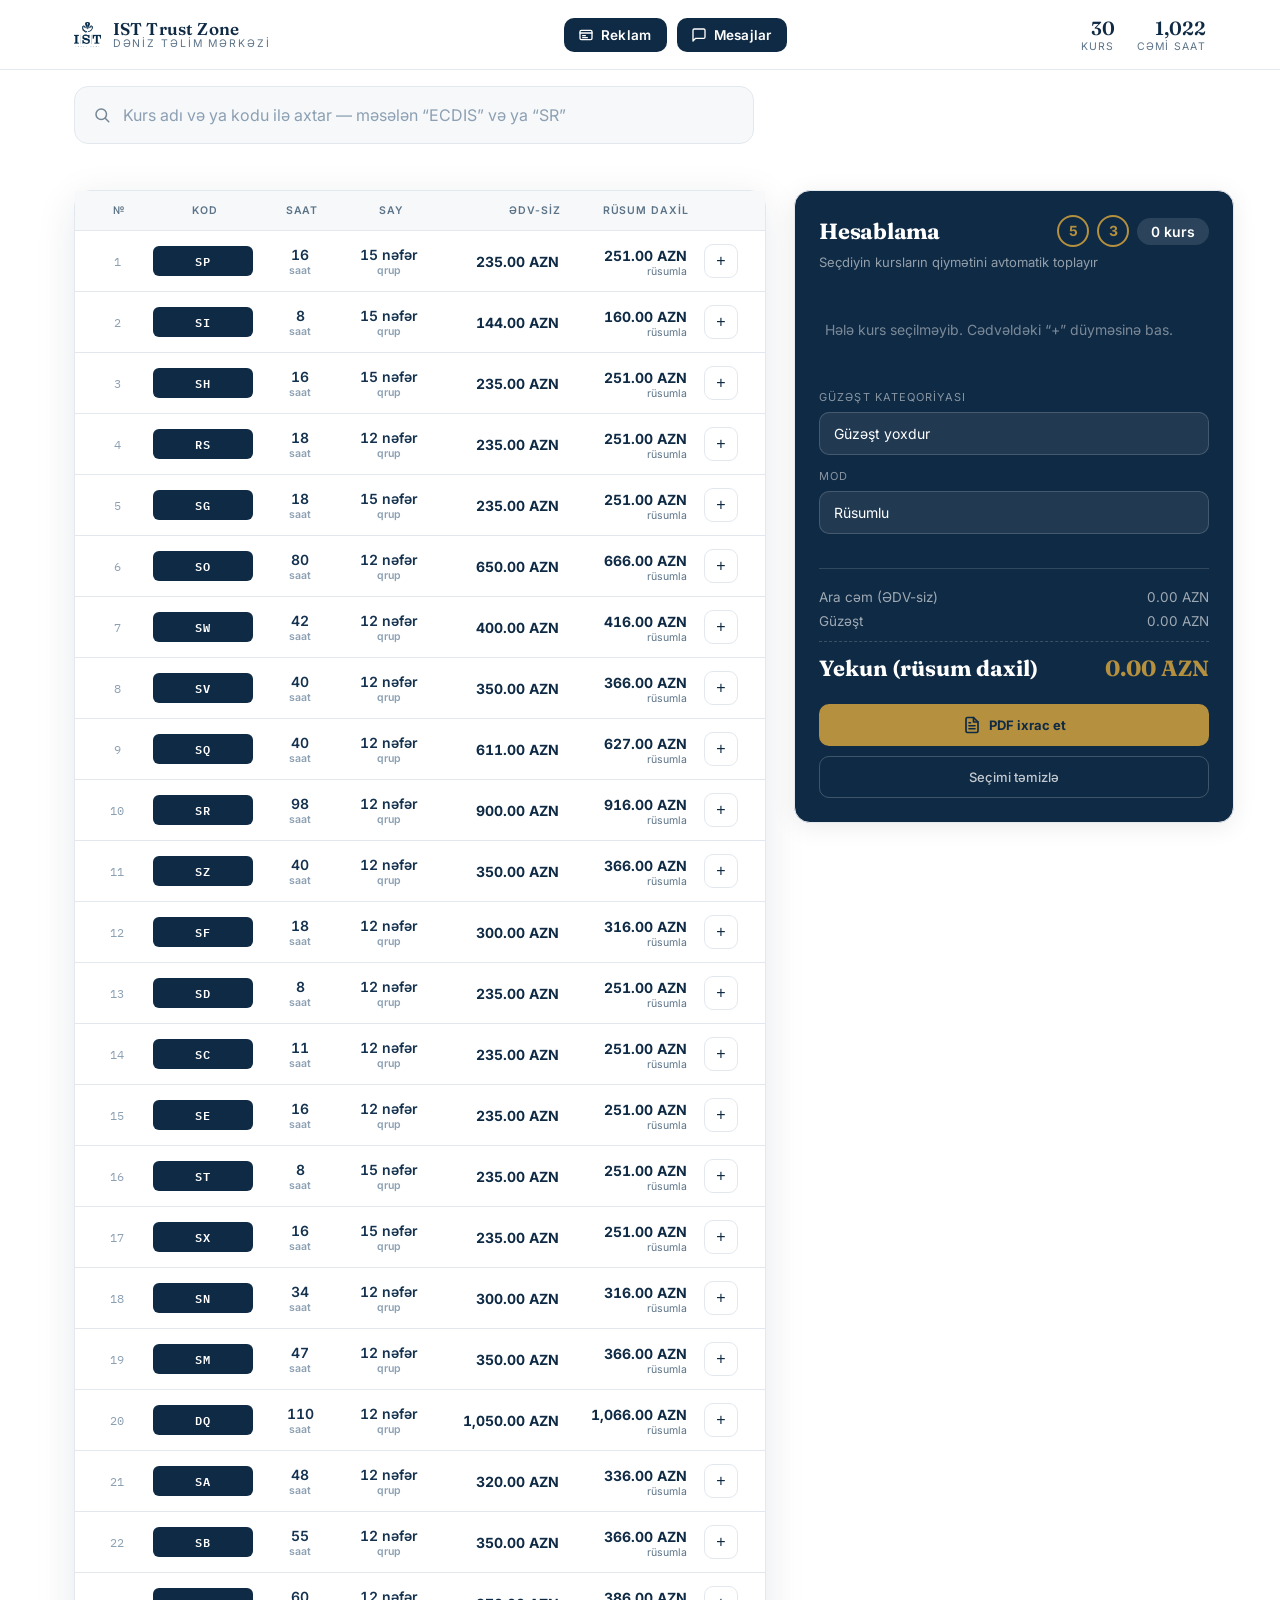
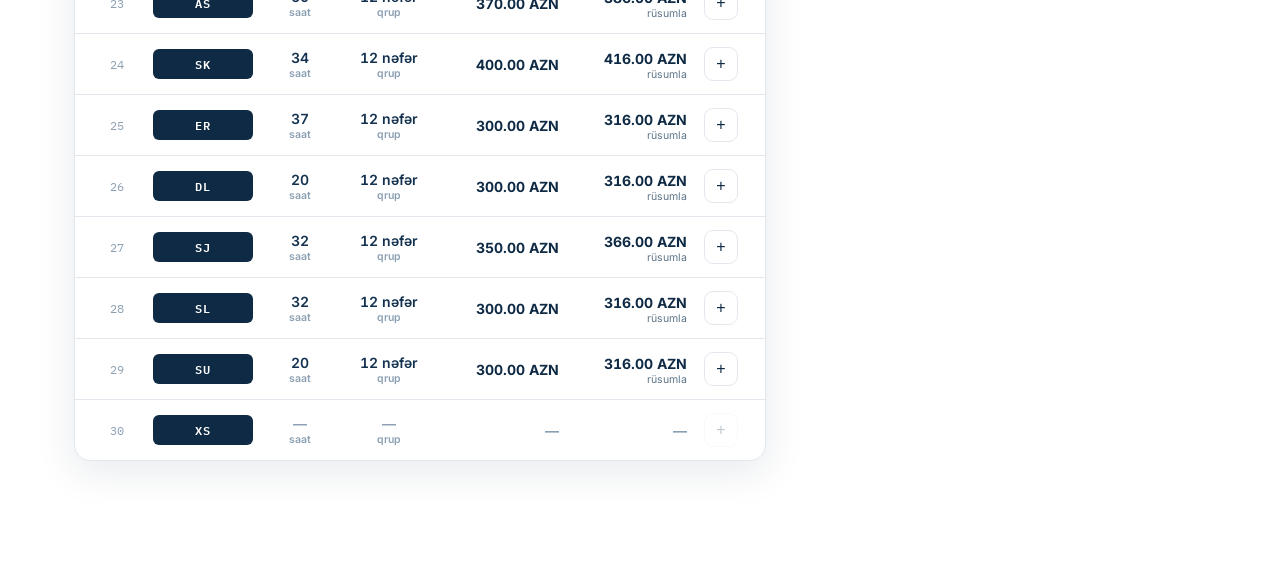
==== index.html @ 20173802 "PDF template: remove IST Trust Zone title text from header" ====
<!DOCTYPE html>
<html lang="az">
<head>
<meta charset="UTF-8">
<meta name="viewport" content="width=device-width, initial-scale=1.0">
<title>IST Trust Zone — Təlim Kursları</title>
<link rel="preconnect" href="https://fonts.googleapis.com">
<link rel="preconnect" href="https://fonts.gstatic.com" crossorigin>
<link href="https://fonts.googleapis.com/css2?family=Fraunces:opsz,wght@9..144,400;9..144,500;9..144,600;9..144,700&family=Inter:wght@400;500;600;700;800&family=IBM+Plex+Mono:wght@500;600&display=swap" rel="stylesheet">
<style>
  :root{
    --ink:#0F2A44;
    --ink-2:#14324F;
    --slate:#5C7387;
    --slate-light:#8CA0B3;
    --hairline:#E3E8EE;
    --paper:#FFFFFF;
    --fog:#F6F8FA;
    --gold:#B4903F;
    --gold-soft:#F3EAD4;
    --good:#2E7D5B;
    --radius:10px;
  }
  *{box-sizing:border-box;}
  html{scroll-behavior:smooth;}
  body{
    margin:0;
    background:var(--paper);
    color:var(--ink);
    font-family:'Inter',sans-serif;
    -webkit-font-smoothing:antialiased;
  }
  ::selection{background:var(--gold-soft);color:var(--ink);}

  a{color:inherit;}

  /* ---------- Focus visibility ---------- */
  button:focus-visible, input:focus-visible, [tabindex]:focus-visible{
    outline:2px solid var(--gold);
    outline-offset:2px;
  }

  /* ---------- Header ---------- */
  header.top{
    position:sticky; top:0; z-index:40;
    background:rgba(255,255,255,0.92);
    backdrop-filter:blur(10px);
    border-bottom:1px solid var(--hairline);
  }
  .top-inner{
    max-width:1180px; margin:0 auto;
    padding:16px 24px;
    display:flex; align-items:center; gap:16px;
  }
  .brand{ display:flex; align-items:center; gap:12px; }
  .brand img{ height:25px; width:auto; display:block; }
  .brand-text{ line-height:1.05; }
  .brand-text .name{ font-family:'Fraunces',serif; font-weight:600; font-size:17px; letter-spacing:.01em;}
  .brand-text .tag{ font-size:10.5px; letter-spacing:.18em; color:var(--slate); text-transform:uppercase; }
  .top-stats{ margin-left:auto; display:flex; gap:22px; }
  .top-stats div{ text-align:right; }
  .top-stats .n{ font-family:'Fraunces',serif; font-size:19px; font-weight:600; }
  .top-stats .l{ font-size:10.5px; color:var(--slate); text-transform:uppercase; letter-spacing:.12em; }

  @media (max-width:720px){ .top-stats{display:none;} }

  /* ---------- Ad nav buttons ---------- */
  .nav-btns{ margin-left:auto; display:flex; gap:10px; }
  .ad-nav-btn{
    display:flex; align-items:center; gap:7px;
    display:flex; align-items:center; gap:7px;
    background:var(--ink); color:#fff;
    border:none; border-radius:10px;
    padding:9px 16px 9px 14px;
    font-family:'Inter',sans-serif; font-size:13.5px; font-weight:600;
    cursor:pointer; transition:background .15s ease, transform .1s ease;
    letter-spacing:.01em;
  }
  .ad-nav-btn:hover{ background:var(--gold); }
  .ad-nav-btn:active{ transform:translateY(1px); }
  @media (max-width:720px){ .nav-btns{ margin-left:0; } .top-inner{ flex-wrap:wrap; } }

  /* ---------- Hero ---------- */
  .hero{
    max-width:1180px; margin:0 auto;
    padding:16px 24px 10px;
    position:relative; z-index:1;
  }
  /* ---------- Search ---------- */
  .search-wrap{
    display:flex; align-items:center; gap:12px;
    background:rgba(246,248,250,0.95);
    backdrop-filter:blur(6px);
    border:1px solid var(--hairline);
    border-radius:14px;
    padding:6px 8px 6px 18px;
    max-width:680px;
    transition:border-color .15s ease, box-shadow .15s ease;
  }
  .search-wrap:focus-within{
    border-color:var(--ink);
    box-shadow:0 0 0 4px rgba(15,42,68,0.06);
  }
  .search-wrap svg{ flex:none; opacity:.55; }
  .search-wrap input{
    flex:1; border:none; background:transparent; outline:none;
    font-family:'Inter',sans-serif; font-size:16px; color:var(--ink);
    padding:12px 0;
  }
  .search-wrap input::placeholder{ color:var(--slate-light); }
  .search-clear{
    border:none; background:var(--paper); color:var(--slate);
    width:30px;height:30px;border-radius:8px; cursor:pointer;
    display:none; align-items:center; justify-content:center;
    font-size:14px; flex:none; border:1px solid var(--hairline);
  }
  .search-clear.show{display:flex;}
  .search-meta{ margin-top:12px; font-size:12.5px; color:var(--slate); min-height:16px; }
  .search-meta b{ color:var(--ink); font-weight:600; }

  /* ---------- Layout: table + calculator ---------- */
  .workspace{
    max-width:1180px; margin:0 auto; padding:8px 24px 100px;
    position:relative; z-index:1;
    display:grid; grid-template-columns:1fr 440px; gap:28px;
    align-items:start;
  }
  @media (max-width:980px){
    .workspace{ grid-template-columns:1fr; }
  }

  /* ---------- Table ---------- */
  .panel, .calc{
    background:rgba(255,255,255,0.92);
    backdrop-filter:blur(8px);
    border-radius:var(--radius);
    box-shadow:0 10px 40px rgba(15,42,68,0.10);
  }
  .panel{
    border:1px solid var(--hairline); border-radius:16px;
    background:var(--paper);
  }
  .table-head{
    display:grid;
    grid-template-columns:52px 100px 74px 84px 118px 118px 48px;
    gap:10px; padding:13px 18px;
    background:var(--fog);
    border-bottom:1px solid var(--hairline);
    font-size:10.5px; text-transform:uppercase; letter-spacing:.09em;
    color:var(--slate); font-weight:600;
  }
  .table-head .num{ text-align:center; }
  .table-head .r{ text-align:right; }
  .table-head .c{ text-align:center; }

  .course-row{
    display:grid;
    grid-template-columns:52px 100px 74px 84px 118px 118px 48px;
    gap:10px; padding:13px 16px;
    border-bottom:1px solid var(--hairline);
    align-items:center;
    transition:background .12s ease;
  }
  .course-row:last-child{ border-bottom:none; }
  .course-row:hover{ background:#FBFCFD; }
  .course-row.added{ background:var(--gold-soft); }

  .cell-num{ font-family:'IBM Plex Mono',monospace; font-size:12px; color:var(--slate-light); text-align:center; }
  .code-chip{
    font-family:'IBM Plex Mono',monospace; font-size:12px; font-weight:600;
    background:var(--ink); color:#fff; border-radius:6px;
    padding:5px 10px; text-align:center; letter-spacing:.05em;
  }
  .name-az{ font-weight:600; font-size:14.5px; line-height:1.32; }
  .name-en{ font-size:12px; color:var(--slate); font-style:italic; margin-top:3px; line-height:1.3; }
  .cell-hours, .cell-count{ text-align:center; font-size:14px; font-variant-numeric:tabular-nums; color:var(--ink-2); font-weight:600; }
  .cell-hours .u, .cell-count .u{ font-size:10.5px; color:var(--slate-light); display:block; margin-top:1px;}
  .cell-price{ text-align:right; font-variant-numeric:tabular-nums; }
  .cell-price .main{ font-weight:700; font-size:14px; }
  .cell-price .sub{ font-size:10.5px; color:var(--slate); display:block; }
  .dash{ color:var(--slate-light); }

  .add-btn{
    width:34px; height:34px; border-radius:9px;
    border:1px solid var(--hairline); background:var(--paper);
    color:var(--ink); font-size:16px; line-height:1;
    cursor:pointer; display:flex; align-items:center; justify-content:center;
    transition:all .12s ease;
    justify-self:center;
  }
  .add-btn:hover{ border-color:var(--ink); }
  .add-btn.on{ background:var(--ink); color:#fff; border-color:var(--ink); }
  .add-btn.disabled{ opacity:.25; cursor:not-allowed; pointer-events:none;}

  .empty-state{
    padding:60px 24px; text-align:center; color:var(--slate);
  }
  .empty-state .glyph{ font-family:'Fraunces',serif; font-size:40px; color:var(--hairline); margin-bottom:10px;}
  .empty-state b{ color:var(--ink); }

  /* ---------- Desktop: meta-row hidden (data in grid cols) ---------- */
  .course-row > .meta-row{
    display:none;
  }

  /* ---------- Desktop: name hidden, code clickable ---------- */
  .course-row > .name-block{
    display:none;
  }
  .table-head .th-name{
    display:none;
  }
  .course-row .code-chip{
    cursor:pointer;
    transition:background .15s ease;
  }
  .course-row .code-chip:hover{
    background:var(--gold);
  }

  @media (max-width:820px){
    .table-head{ display:none; }
    .course-row{
      grid-template-columns:1fr auto;
      grid-template-areas:
        "code add"
        "name name"
        "meta meta";
      row-gap:8px;
    }
    .cell-num{ display:none; }
    .code-chip{ grid-area:code; width:fit-content; padding:4px 10px; }
    .add-btn{ grid-area:add; }
    .name-block{ grid-area:name; display:block; }
    .course-row > .meta-row{
      grid-area:meta; display:flex; justify-content:space-between; align-items:flex-end;
      border-top:1px dashed var(--hairline); padding-top:8px;
    }
    .meta-left{ display:flex; gap:16px; }
    .cell-hours,.cell-count{ text-align:left; }
    .cell-price{ text-align:right; }
    .hours-grid, .count-grid, .price-grid-base, .price-grid-fee{ display:none; }
  }

  /* ---------- Calculator ---------- */
  .calc{
    position:sticky; top:88px;
    border:1px solid var(--hairline); border-radius:16px;
    background:var(--ink); color:#fff;
    padding:24px;
    max-height:calc(100vh - 108px);
    display:flex; flex-direction:column;
    box-shadow:0 4px 24px rgba(0,0,0,0.08);
  }
  .calc-head{ display:flex; align-items:center; justify-content:space-between; margin-bottom:6px;}
  .calc-title{ font-family:'Fraunces',serif; font-size:22px; font-weight:700; letter-spacing:-0.01em; }
  .calc-select5{ width:32px; height:32px; border-radius:50%; border:2px solid var(--gold); background:transparent; color:var(--gold); font-family:'Inter',sans-serif; font-size:14px; font-weight:700; cursor:pointer; transition:all .12s ease; display:flex; align-items:center; justify-content:center; line-height:1; padding:0; }
  .calc-select5:hover{ background:var(--gold); color:var(--ink); }
  .calc-badge{
    background:rgba(255,255,255,0.12); border-radius:20px; padding:5px 14px;
    font-size:14px; font-weight:600; font-variant-numeric:tabular-nums;
  }
  .calc-sub{ font-size:13px; color:rgba(255,255,255,0.55); margin-bottom:18px; line-height:1.4; }

  .calc-items{
    flex:1; overflow-y:auto; margin:0 -8px; padding:0 8px;
    max-height:300px;
  }
  .calc-items::-webkit-scrollbar{ width:6px; }
  .calc-items::-webkit-scrollbar-thumb{ background:rgba(255,255,255,0.18); border-radius:3px; }

  .calc-empty{
    padding:30px 6px; color:rgba(255,255,255,0.45); font-size:14px; line-height:1.6;
  }

  .calc-item{
    display:flex; align-items:flex-start; justify-content:space-between;
    gap:12px; padding:14px 0; border-bottom:1px solid rgba(255,255,255,0.09);
  }
  .calc-item:last-child{ border-bottom:none; }
  .calc-item-name{ font-size:14px; font-weight:600; line-height:1.35; }
  .calc-item-code{ font-family:'IBM Plex Mono',monospace; font-size:11px; color:rgba(255,255,255,0.5); margin-top:3px;}
  .calc-item-right{ text-align:right; flex:none; min-width:140px; }
  .calc-item-price{ font-size:14px; font-variant-numeric:tabular-nums; font-weight:600; }
  .calc-item-remove{
    border:none; background:none; color:rgba(255,255,255,0.4); cursor:pointer;
    font-size:11.5px; margin-top:5px; text-decoration:underline; padding:0;
  }
  .calc-item-remove:hover{ color:#fff; }

  .calc-discount{ margin:18px 0 10px; }
  .calc-discount label{ font-size:11px; text-transform:uppercase; letter-spacing:.1em; color:rgba(255,255,255,0.5); display:block; margin-bottom:8px; }
  select#discountSelect, select#feeMode{
    width:100%; padding:12px 14px; border-radius:10px;
    background:rgba(255,255,255,0.08); border:1px solid rgba(255,255,255,0.16);
    color:#fff; font-family:'Inter',sans-serif; font-size:14px;
    appearance:none; cursor:pointer;
  }
  select#discountSelect option, select#feeMode option{ color:#000; }
  .calc-custom-discount{
    display:flex; align-items:center; gap:8px; margin-top:8px;
  }
  .calc-custom-discount input{
    flex:1; padding:10px 12px; border-radius:9px;
    background:rgba(255,255,255,0.08); border:1px solid rgba(255,255,255,0.16);
    color:#fff; font-family:'Inter',sans-serif; font-size:14px; font-weight:600;
    outline:none;
  }
  .calc-custom-discount input:focus{
    border-color:var(--gold);
  }
  .calc-custom-discount input::placeholder{
    color:rgba(255,255,255,0.35); font-weight:400; font-size:12px;
  }
  .calc-custom-percent{
    color:rgba(255,255,255,0.6); font-size:16px; font-weight:600;
  }
  .discount-note{ font-size:12px; color:rgba(255,255,255,0.45); margin-top:8px; line-height:1.5; }

  .calc-totals{ border-top:1px solid rgba(255,255,255,0.14); margin-top:16px; padding-top:16px; }
  .calc-line{ display:flex; justify-content:space-between; font-size:13.5px; color:rgba(255,255,255,0.6); padding:4px 0; }
  .calc-line.total{
    color:#fff; font-size:22px; font-family:'Fraunces',serif; font-weight:700;
    padding-top:12px; margin-top:8px; border-top:1px dashed rgba(255,255,255,0.18);
  }
  .calc-line.total span:last-child{ font-variant-numeric:tabular-nums; color:var(--gold); }

  .calc-actions{ display:flex; flex-direction:column; gap:10px; margin-top:18px; }
  .calc-clear{
    width:100%; padding:12px; border-radius:10px;
    background:transparent; border:1px solid rgba(255,255,255,0.2); color:rgba(255,255,255,0.75);
    font-family:'Inter',sans-serif; font-size:13px; font-weight:500; cursor:pointer;
    transition:all .12s ease;
  }
  .calc-clear:hover{ border-color:#fff; color:#fff; }
  .calc-pdf{
    width:100%; padding:12px; border-radius:10px;
    background:var(--gold); border:none; color:var(--ink);
    font-family:'Inter',sans-serif; font-size:13px; font-weight:700; cursor:pointer;
    transition:all .12s ease; display:flex; align-items:center; justify-content:center; gap:8px;
  }
  .calc-pdf:hover{ background:var(--gold-soft); }
  .calc-pdf:disabled{ opacity:0.4; cursor:not-allowed; }




  /* ---------- Course name popup ---------- */
  .course-name-popup{
    display:none;
    position:fixed;
    z-index:9999;
    top:50%;
    left:50%;
    transform:translate(-50%,-50%);
    max-width:520px;
    width:calc(100vw - 48px);
    background:var(--ink);
    color:#fff;
    padding:24px 28px;
    border-radius:16px;
    font-size:15px;
    line-height:1.55;
    box-shadow:0 20px 60px rgba(0,0,0,0.35);
    word-break:break-word;
  }
  .course-name-popup .popup-en{
    margin-top:8px;
    opacity:0.75;
    font-size:13px;
    font-style:italic;
  }

  .course-name-popup.show{
    display:block;
  }
  .popup-backdrop{
    display:none;
    position:fixed;
    z-index:9998;
    inset:0;
    background:rgba(0,0,0,0.35);
    backdrop-filter:blur(4px);
  }
  .popup-backdrop.show{
    display:block;
  }

  /* =====================================================================
     REKLAM / KURS ELANI — tam ayrı interfeys
     ===================================================================== */
  .ad-overlay{
    display:none;
    position:fixed; inset:0; z-index:500;
    background:var(--fog);
    overflow-y:auto;
    overflow-x:hidden;
  }
  .ad-overlay.show{ display:block; }

  .ad-topbar{
    position:sticky; top:0; z-index:10;
    background:rgba(255,255,255,0.95); backdrop-filter:blur(10px);
    border-bottom:1px solid var(--hairline);
    padding:14px 24px;
    display:flex; align-items:center; gap:14px;
  }
  .messages-topbar .ad-back,
  .ad-back{
    display:flex; align-items:center; gap:8px;
    border:1px solid var(--hairline); background:var(--paper);
    color:var(--ink); border-radius:10px; padding:9px 14px;
    font-family:'Inter',sans-serif; font-size:13.5px; font-weight:600;
    cursor:pointer; transition:all .12s ease;
  }
  .ad-back:hover{ border-color:var(--ink); }
  .ad-topbar .ad-back{
    display:flex; align-items:center; gap:8px;
    border:1px solid var(--hairline); background:var(--paper);
    color:var(--ink); border-radius:10px; padding:9px 14px;
    font-family:'Inter',sans-serif; font-size:13.5px; font-weight:600;
    cursor:pointer; transition:all .12s ease;
  }
  .ad-topbar .ad-back:hover{ border-color:var(--ink); }
  .ad-topbar .ad-title{
    font-family:'Fraunces',serif; font-weight:600; font-size:19px; letter-spacing:-0.01em;
  }
  .ad-topbar .ad-title em{ font-style:italic; color:var(--gold); font-weight:500; }
  .ad-topbar .ad-sub{ font-size:11.5px; color:var(--slate); margin-left:auto; text-align:right; display:none; }
  @media (min-width:860px){ .ad-topbar .ad-sub{ display:block; } }

  .ad-body{
    max-width:1320px; margin:0 auto;
    padding:32px 24px 100px;
    display:grid; grid-template-columns:420px 1fr; gap:28px;
    align-items:start;
    width:100%;
  }
  .ad-body > *{ min-width:0; }
  @media (max-width:1080px){
    .ad-body{ grid-template-columns:1fr; }
  }
  @media (max-width:640px){
    .ad-body{ padding:18px 14px 80px; gap:20px; }
  }

  /* ---- Left: builder panel ---- */
  .ad-panel{
    border:1px solid var(--hairline); border-radius:16px;
    background:var(--paper); padding:22px;
    min-width:0;
  }
  @media (max-width:640px){
    .ad-panel{ padding:16px; }
  }
  .ad-panel h2{
    font-family:'Fraunces',serif; font-size:18px; font-weight:600;
    margin:0 0 4px; letter-spacing:-0.01em;
  }
  .ad-panel .ad-panel-sub{ font-size:12.5px; color:var(--slate); margin:0 0 18px; line-height:1.5; }

  .ad-search-wrap{
    position:relative; margin-bottom:10px;
  }
  .ad-search-wrap svg{ position:absolute; left:14px; top:50%; transform:translateY(-50%); opacity:.5; pointer-events:none; }
  .ad-search-wrap input{
    width:100%; border:1px solid var(--hairline); background:var(--fog);
    border-radius:12px; padding:12px 14px 12px 40px;
    font-family:'Inter',sans-serif; font-size:14.5px; color:var(--ink);
    outline:none; transition:border-color .15s ease, box-shadow .15s ease;
  }
  .ad-search-wrap input:focus{
    border-color:var(--ink); box-shadow:0 0 0 4px rgba(15,42,68,0.06); background:var(--paper);
  }

  .ad-search-results{
    max-height:260px; overflow-y:auto;
    border:1px solid var(--hairline); border-radius:12px;
    margin-bottom:20px;
    display:none;
  }
  .ad-search-results.show{ display:block; }
  .ad-search-empty{
    display:none; padding:16px; text-align:center; color:var(--slate); font-size:13px;
  }
  .ad-search-empty.show{ display:block; }
  .ad-result-row{
    display:flex; align-items:center; gap:10px;
    padding:11px 14px; border-bottom:1px solid var(--hairline);
    cursor:pointer; transition:background .12s ease;
  }
  .ad-result-row:last-child{ border-bottom:none; }
  .ad-result-row:hover{ background:var(--fog); }
  .ad-result-row.disabled{ opacity:.4; cursor:not-allowed; }
  .ad-result-code{
    font-family:'IBM Plex Mono',monospace; font-size:11.5px; font-weight:600;
    background:var(--ink); color:#fff; border-radius:6px; padding:4px 8px; flex:none;
  }
  .ad-result-name{ font-size:13.5px; font-weight:600; line-height:1.3; flex:1; }
  .ad-result-add{
    flex:none; width:26px; height:26px; border-radius:8px;
    border:1px solid var(--hairline); background:var(--paper); color:var(--ink);
    display:flex; align-items:center; justify-content:center; font-size:15px; line-height:1;
  }

  .ad-fee-toggle{
    display:flex; gap:8px; margin-bottom:20px;
    background:var(--fog); border:1px solid var(--hairline); border-radius:12px; padding:4px;
    width:100%;
  }
  .ad-fee-toggle button{
    flex:1 1 0; min-width:0; border:none; background:transparent; color:var(--slate);
    padding:10px 6px; border-radius:9px; cursor:pointer;
    font-family:'Inter',sans-serif; font-size:13.5px; font-weight:600;
    transition:all .15s ease;
    white-space:nowrap;
  }
  .ad-fee-toggle button.active{
    background:var(--ink); color:#fff;
  }

  .ad-selected-label{
    font-size:11px; text-transform:uppercase; letter-spacing:.1em; color:var(--slate);
    font-weight:600; margin-bottom:10px; display:flex; justify-content:space-between; align-items:center;
  }
  .ad-selected-count{
    background:var(--gold-soft); color:var(--gold); border-radius:20px; padding:2px 10px;
    font-size:11px; font-weight:700;
  }

  .ad-selected-list{ display:flex; flex-direction:column; gap:10px; }
  .ad-selected-empty{
    padding:28px 14px; text-align:center; color:var(--slate); font-size:13px;
    border:1.5px dashed var(--hairline); border-radius:12px; line-height:1.6;
  }

  .ad-course-card{
    border:1px solid var(--hairline); border-radius:12px; padding:14px;
    background:var(--fog);
  }
  .ad-course-card-head{
    display:flex; align-items:flex-start; justify-content:space-between; gap:10px; margin-bottom:12px;
  }
  .ad-course-card-name{ font-size:13.5px; font-weight:600; line-height:1.35; }
  .ad-course-card-code{
    font-family:'IBM Plex Mono',monospace; font-size:10.5px; color:var(--slate);
    margin-top:2px; letter-spacing:.05em;
  }
  .ad-course-remove{
    flex:none; border:none; background:none; color:var(--slate-light);
    width:24px; height:24px; border-radius:7px; cursor:pointer;
    display:flex; align-items:center; justify-content:center; font-size:15px;
    transition:all .12s ease;
  }
  .ad-course-remove:hover{ background:#FBE7E7; color:#B4453F; }

  .ad-date-row{
    display:flex; align-items:center; gap:10px;
  }
  .ad-date-field{ flex:1; }
  .ad-date-field label{
    display:block; font-size:10px; text-transform:uppercase; letter-spacing:.08em;
    color:var(--slate); font-weight:600; margin-bottom:5px;
  }
  .ad-date-field input[type="date"]{
    width:100%; border:1px solid var(--hairline); background:var(--paper);
    border-radius:9px; padding:8px 10px;
    font-family:'Inter',sans-serif; font-size:13px; color:var(--ink);
    outline:none; transition:border-color .15s ease;
  }
  .ad-date-field input[type="date"]:focus{ border-color:var(--ink); }
  .ad-date-arrow{ color:var(--slate-light); flex:none; padding-top:14px; }
  .ad-date-end{
    flex:1; font-variant-numeric:tabular-nums; font-size:13px; font-weight:600;
    color:var(--ink-2); padding-top:14px;
  }

  /* ---- Right: live preview ---- */
  .ad-preview-col{ position:sticky; top:88px; }
  .ad-preview-toolbar{
    display:flex; align-items:center; justify-content:space-between; margin-bottom:14px;
  }
  .ad-preview-toolbar h2{
    font-family:'Fraunces',serif; font-size:18px; font-weight:600; margin:0; letter-spacing:-0.01em;
  }
  .ad-export-btn{
    display:flex; align-items:center; gap:9px;
    background:var(--gold); color:var(--ink); border:none; border-radius:11px;
    padding:12px 20px; font-family:'Inter',sans-serif; font-size:14px; font-weight:700;
    cursor:pointer; transition:all .12s ease;
  }
  .ad-export-btn:hover{ background:#c9a558; }
  .ad-export-btn:disabled{ opacity:.5; cursor:not-allowed; }

  .ad-preview-frame{
    border:1px solid var(--hairline); border-radius:16px;
    background:#EFF2F5; padding:22px;
    display:flex; justify-content:center;
    max-height:calc(100vh - 168px); overflow:auto;
    min-width:0;
  }
  @media (max-width:640px){
    .ad-preview-frame{ padding:12px; }
  }

  /* ---- The poster itself (also the PNG export source) ----
     Fixed intrinsic width (this is what PNG export captures);
     on narrow viewports it is visually scaled down for preview only. */
  .ad-poster-scale{
    width:900px; flex:none;
    transform-origin:top center;
  }
  .ad-poster{
    width:900px;
    background:#FFFFFF;
    padding:56px 60px 48px;
    font-family:'Inter',sans-serif;
    color:var(--ink);
    box-shadow:0 8px 30px rgba(15,42,68,0.12);
  }
  .ad-poster-logo{
    display:flex; justify-content:center; margin-bottom:38px;
  }
  .ad-poster-logo img{
    height:100px; width:auto; display:block;
  }
  .ad-poster-intro{
    text-align:center; margin:0 auto 30px; max-width:680px;
  }
  .ad-poster-intro .line1{
    font-family:'Inter',sans-serif; font-weight:700; font-size:22px;
    color:var(--ink); line-height:1.4; margin:0 0 14px; letter-spacing:-0.005em;
  }
  .ad-poster-intro .line2, .ad-poster-intro .line3{
    font-size:15px; color:var(--ink-2); line-height:1.7; margin:0;
  }
  .ad-poster-intro .line2 b, .ad-poster-intro .line3 b{ color:var(--ink); font-weight:700; }
  .ad-poster-intro .divider{
    width:64px; height:3px; background:var(--gold); margin:18px auto; border-radius:2px;
  }

  .ad-poster-table{
    width:100%; border-collapse:collapse; margin-top:8px;
  }
  .ad-poster-table thead th{
    background:var(--ink); color:#fff;
    font-family:'Inter',sans-serif; font-size:13px; font-weight:700;
    text-transform:uppercase; letter-spacing:.06em;
    padding:14px 18px; text-align:left; border:1px solid var(--ink);
  }
  .ad-poster-table thead th.c-date, .ad-poster-table thead th.c-price{ text-align:center; }
  .ad-poster-table tbody td{
    padding:16px 18px; border:1px solid var(--hairline);
    font-size:15.5px; line-height:1.4; vertical-align:middle;
  }
  .ad-poster-table tbody tr:nth-child(odd) td{ background:#FBFCFD; }
  .ad-poster-table td.c-name{ font-weight:600; text-align:left; }
  .ad-poster-table td.c-date{ text-align:center; font-variant-numeric:tabular-nums; color:var(--ink-2); font-weight:600; white-space:nowrap; }
  .ad-poster-table td.c-price{ text-align:center; font-variant-numeric:tabular-nums; font-weight:700; color:var(--gold); white-space:nowrap; }

  .ad-poster-empty{
    text-align:center; color:var(--slate); font-size:14px; padding:40px 20px;
    border:1.5px dashed var(--hairline); border-radius:12px; margin-top:8px;
  }

  @media (max-width:640px){
    .ad-poster{ padding:36px 22px 30px; }
    .ad-poster-logo img{ height:67px; }
    .ad-poster-intro .line1{ font-size:18px; }
    .ad-poster-intro .line2, .ad-poster-intro .line3{ font-size:12.5px; }
    .ad-poster-table thead th, .ad-poster-table tbody td{ padding:10px 10px; font-size:12px; }
  }
  /* ---------- Messages overlay ---------- */
  #msgOverlay .msg-topbar{
    display:flex; align-items:center; gap:14px;
    padding:14px 24px;
    background:rgba(255,255,255,0.97);
    backdrop-filter:blur(16px);
    border-bottom:1px solid var(--hairline);
    position:sticky; top:0; z-index:9001;
  }
  #msgOverlay .msg-back{
    display:flex; align-items:center; gap:8px;
    border:1.5px solid var(--hairline); background:var(--paper);
    color:var(--ink); border-radius:12px; padding:10px 18px;
    font-family:"Inter",sans-serif; font-size:13.5px; font-weight:600;
    cursor:pointer; transition:all .2s ease;
    box-shadow:0 1px 3px rgba(0,0,0,.04);
  }
  #msgOverlay .msg-back:hover{
    border-color:var(--ink); box-shadow:0 2px 8px rgba(0,0,0,.08);
    transform:translateX(-2px);
  }
  #msgOverlay .msg-back:active{ transform:scale(.97); }
  #msgOverlay .msg-title{
    font-family:"Fraunces",serif; font-size:18px; font-weight:600;
    letter-spacing:-.01em; color:var(--ink);
  }
  #msgOverlay .msg-title em{ font-style:italic; color:var(--gold); font-weight:500; }

  /* ---------- Overlay transitions ---------- */
  @keyframes overlayIn{
    from{ opacity:0; transform:translateY(28px) scale(.985); }
    to{ opacity:1; transform:translateY(0) scale(1); }
  }
  @keyframes overlayOut{
    from{ opacity:1; transform:translateY(0) scale(1); }
    to{ opacity:0; transform:translateY(18px) scale(.99); }
  }
  @keyframes panelFadeIn{
    from{ opacity:0; transform:translateY(-10px); }
    to{ opacity:1; transform:translateY(0); }
  }
  .ad-overlay.closing{
    animation:overlayOut .22s ease forwards;
  }
  #msgOverlay.closing{
    animation:overlayOut .22s ease forwards;
  }

  /* ---- Smooth wave reveal ---- */
  .wave-curtain{
    position:fixed; inset:0; z-index:9500;
    background:linear-gradient(180deg,#0E2037 0%,#16314E 78%,#1D3D5F 100%);
    pointer-events:none;
    overflow:hidden;
    transform:translateY(0);
  }
  .wave-curtain .wave-edge{
    position:absolute;
    left:0; right:0; bottom:-2px;
    width:100%; height:22vh;
    min-height:90px; max-height:240px;
    display:block;
    animation:waveSway 2.6s ease-in-out infinite alternate;
  }
  @keyframes waveReveal{
    0%{ transform:translateY(0); }
    100%{ transform:translateY(-101%); }
  }
  @keyframes waveSway{
    from{ transform:translateX(-18px); }
    to{ transform:translateX(24px); }
  }
  .ad-overlay.show .wave-curtain,
  #msgOverlay.open .wave-curtain{
    animation:waveReveal .8s cubic-bezier(.4,0,.2,1) forwards;
  }
  .ad-overlay.show .ad-body,
  #msgOverlay.open .msg-topbar{
    animation:panelFadeIn .5s cubic-bezier(.22,.9,.25,1) .12s backwards;
  }
  /* ---------- ForceField Background ---------- */
  #ff-canvas{
    position:fixed;
    top:0; left:0;
    width:100vw; height:100vh;
    z-index:0;
    pointer-events:none;
  }
  #ff-canvas canvas{
    display:block;
    width:100%!important;
    height:100%!important;
  }
</style>
</head>
<body>
<div id="ff-canvas"></div>

<header class="top">
  <div class="top-inner">
    <div class="brand">
      <img src="[data-uri]" alt="IST Trust Zone">
      <div class="brand-text">
        <div class="name">IST Trust Zone</div>
        <div class="tag">Dəniz Təlim Mərkəzi</div>
      </div>
    </div>
    <div class="nav-btns">
      <button class="ad-nav-btn" id="openAdBtn" type="button">
        <svg width="16" height="16" viewBox="0 0 24 24" fill="none" stroke="currentColor" stroke-width="2" stroke-linecap="round" stroke-linejoin="round"><rect x="3" y="5" width="18" height="14" rx="2"/><path d="M3 9h18"/><path d="M7 13h4"/><path d="M7 16h7"/></svg>
        Reklam
      </button>
      <button class="ad-nav-btn" id="openMessagesBtn" type="button">
        <svg width="16" height="16" viewBox="0 0 24 24" fill="none" stroke="currentColor" stroke-width="2" stroke-linecap="round" stroke-linejoin="round"><path d="M21 15a2 2 0 0 1-2 2H7l-4 4V5a2 2 0 0 1 2-2h14a2 2 0 0 1 2 2z"/></svg>
        Mesajlar
      </button>
    </div>
    <div class="top-stats">
      <div><div class="n" id="statCount">30</div><div class="l">Kurs</div></div>
      <div><div class="n" id="statHours">—</div><div class="l">Cəmi saat</div></div>
    </div>
</header>
<section class="hero">


  <div class="search-wrap">
    <svg width="18" height="18" viewBox="0 0 24 24" fill="none"><circle cx="11" cy="11" r="7" stroke="#0F2A44" stroke-width="2"/><path d="M21 21L16.65 16.65" stroke="#0F2A44" stroke-width="2" stroke-linecap="round"/></svg>
    <input id="searchInput" type="text" placeholder="Kurs adı və ya kodu ilə axtar — məsələn “ECDIS” və ya “SR”" autocomplete="off">
    <button class="search-clear" id="clearBtn" aria-label="Axtarışı təmizlə">✕</button>
  </div>
  <div class="search-meta" id="searchMeta"></div>
</section>

<div class="workspace">
  <div class="panel">
    <div class="table-head">
      <div class="num">№</div>
      <div class="c">Kod</div>
      <div class="th-name">Təlimin adı</div>
      <div class="c">Saat</div>
      <div class="c">Say</div>
      <div class="r">ƏDV-siz</div>
      <div class="r">Rüsum daxil</div>
      <div class="c"></div>
    </div>
    <div id="tableBody"></div>
    <div class="empty-state" id="emptyState" style="display:none;">
      <div class="glyph">∅</div>
      Nəticə tapılmadı. Başqa söz və ya kodla cəhd et.
    </div>
  </div>

  <aside class="calc">
    <div class="calc-head">
      <div class="calc-title">Hesablama</div>
      <div style="display:flex; align-items:center; gap:8px;">
        <button class="calc-select5" id="select5Btn" title="SP, SH, SL, SI, SO kurslarını seç">5</button>
        <button class="calc-select5" id="select3Btn" title="SH, SL, SK kurslarını seç">3</button>
        <div class="calc-badge" id="calcCountBadge">0 kurs</div>
      </div>
    </div>
    <div class="calc-sub">Seçdiyin kursların qiymətini avtomatik toplayır</div>

    <div class="calc-items" id="calcItems">
      <div class="calc-empty">Hələ kurs seçilməyib. Cədvəldəki “+” düyməsinə bas.</div>
    </div>

    <div class="calc-discount">
      <label for="discountSelect">Güzəşt kateqoriyası</label>
      <select id="discountSelect">
        <option value="none">Güzəşt yoxdur</option>
        <option value="veteran">Qazi — 30% endirim</option>
        <option value="war">Müharibə iştirakçısı — 10% endirim</option>
        <option value="disability">Əlilliyi olan şəxs — 15% endirim</option>
        <option value="custom">Xüsusi faiz — öz faizini yaz</option>
        <option value="martyr">Şəhid ailəsi (I dərəcə) — hər kurs üçün 16 AZN</option>
      </select>

      <label for="feeMode" style="margin-top:14px;">Mod</label>
      <select id="feeMode">
        <option value="fee">Rüsumlu</option>
        <option value="nofee">Rüsumsuz</option>
      </select>

      <div class="discount-note" id="discountNote"></div>

      <div class="calc-custom-discount" id="customDiscountWrap" style="display:none;">
        <input type="number" id="customDiscountInput" min="0" max="100" step="1" placeholder="Faiz daxil et, məsələn 12">
        <span class="calc-custom-percent">%</span>
      </div>
    </div>

    <div class="calc-totals">
      <div class="calc-line"><span>Ara cəm (ƏDV-siz)</span><span id="sumBase">0.00 AZN</span></div>
      <div class="calc-line"><span>Güzəşt</span><span id="sumDiscount">− 0.00 AZN</span></div>
      <div class="calc-line total"><span id="sumTotalLabel">Yekun (rüsum daxil)</span><span id="sumTotal">0.00 AZN</span></div>
    </div>

    <div class="calc-actions">
      <button class="calc-pdf" id="exportPdf" onclick="generatePdf()">
        <svg width="18" height="18" viewBox="0 0 24 24" fill="none" stroke="currentColor" stroke-width="2.2" stroke-linecap="round" stroke-linejoin="round"><path d="M14 2H6a2 2 0 0 0-2 2v16a2 2 0 0 0 2 2h12a2 2 0 0 0 2-2V8z"/><polyline points="14 2 14 8 20 8"/><line x1="16" y1="13" x2="8" y2="13"/><line x1="16" y1="17" x2="8" y2="17"/><polyline points="10 9 9 9 8 9"/></svg>
        PDF ixrac et
      </button>
      <button class="calc-clear" id="clearCalc">Seçimi təmizlə</button>
    </div>
  </aside>
</div>

<!-- Course name popup -->
<div class="popup-backdrop" id="coursePopupBackdrop"></div>
<div class="course-name-popup" id="coursePopup">
  <div id="coursePopupAz"></div>
  <div class="popup-en" id="coursePopupEn"></div>
</div>

<!-- ===================== REKLAM / KURS ELANI ===================== -->
<div class="ad-overlay" id="adOverlay">
<div class="wave-curtain">
  <svg class="wave-edge" viewBox="0 0 1440 180" preserveAspectRatio="none">
    <path d="M0,90 C180,150 360,30 540,90 C720,150 900,30 1080,90 C1260,150 1380,50 1440,90 L1440,180 L0,180 Z" fill="#1D3D5F" opacity="0.9"/>
  </svg>
</div>
  <div class="ad-topbar">
    <button class="ad-back" id="adBackBtn" type="button">
      <svg width="16" height="16" viewBox="0 0 24 24" fill="none" stroke="currentColor" stroke-width="2.2" stroke-linecap="round" stroke-linejoin="round"><path d="M19 12H5"/><path d="M12 19l-7-7 7-7"/></svg>
      Geri
    </button>
    <div class="ad-title">Reklam <em>/ Kurs Elanı</em></div>
    <div class="ad-sub">Kurs seç · tarixi qeyd et · PNG olaraq yüklə</div>
  </div>

  <div class="ad-body">
    <!-- LEFT: builder -->
    <div class="ad-panel">
      <h2>Kurs axtar və əlavə et</h2>
      <p class="ad-panel-sub">Kursun adını və ya kodunu yaz.</p>

      <div class="ad-search-wrap">
        <svg width="16" height="16" viewBox="0 0 24 24" fill="none"><circle cx="11" cy="11" r="7" stroke="#0F2A44" stroke-width="2"/><path d="M21 21L16.65 16.65" stroke="#0F2A44" stroke-width="2" stroke-linecap="round"/></svg>
        <input id="adSearchInput" type="text" placeholder="Məsələn “GİME” və ya “SV”" autocomplete="off">
      </div>
      <div class="ad-search-results" id="adSearchResults"></div>
      <div class="ad-search-empty" id="adSearchEmpty">Nəticə tapılmadı.</div>

      <div class="ad-fee-toggle" role="tablist">
        <button type="button" id="adFeeNo" class="active">Rüsumsuz</button>
        <button type="button" id="adFeeYes">Rüsumlu</button>
      </div>

      <div class="ad-selected-label">
        <span>Seçilmiş kurslar</span>
        <span class="ad-selected-count" id="adSelectedCount">0</span>
      </div>
      <div class="ad-selected-list" id="adSelectedList">
        <div class="ad-selected-empty" id="adSelectedEmpty">Hələ kurs əlavə edilməyib.<br>Axtarışdan kurs seç.</div>
      </div>
    </div>

    <!-- RIGHT: live preview -->
    <div class="ad-preview-col">
      <div class="ad-preview-toolbar">
        <h2>Canlı önizləmə</h2>
        <button class="ad-export-btn" id="adExportBtn" type="button">
          <svg width="17" height="17" viewBox="0 0 24 24" fill="none" stroke="currentColor" stroke-width="2.2" stroke-linecap="round" stroke-linejoin="round"><path d="M21 15v4a2 2 0 0 1-2 2H5a2 2 0 0 1-2-2v-4"/><polyline points="7 10 12 15 17 10"/><line x1="12" y1="15" x2="12" y2="3"/></svg>
          PNG olaraq yüklə
        </button>
      </div>

      <div class="ad-preview-frame" id="adPreviewFrame">
        <div class="ad-poster-scale" id="adPosterScale">
          <div class="ad-poster" id="adPoster">
            <div class="ad-poster-logo">
              <img id="adPosterLogo" src="" alt="IST Trust Zone">
            </div>
            <div class="ad-poster-intro">
              <div class="line1">Elmlər filialımızda keçiriləcək təlimlərə qeydiyyat davam edir</div>
              <div class="divider"></div>
              <div class="line2"><b>Ünvan:</b> Süleyman Dadaşov küçəsi 28, Köhnə şüşəli bazarın arxası</div>
              <div class="line3"><b>Əlaqə:</b> 077-218-00-35 / 077-233-55-84 / 077-233-59-50</div>
            </div>

            <div id="adPosterTableWrap">
              <div class="ad-poster-empty" id="adPosterEmpty">Kurs seçdikdə cədvəl burada görünəcək.</div>
            </div>
          </div>
        </div>
      </div>
    </div>
  </div>
</div>


<!-- PDF template -->
<div id="pdfTemplate" style="position:fixed; left:-9999px; top:0; width:794px; background:#fff; font-family:'Inter','Helvetica Neue',Arial,sans-serif; color:#0F2A44; padding:0; z-index:-1; opacity:0;">
  <div style="width:760px; min-height:1050px; margin:30px auto 0; background:#fff; display:flex; flex-direction:column;">
    <!-- Header -->
    <div style="display:flex; align-items:center; gap:14px; border-bottom:3px solid #0F2A44; padding-bottom:20px;">
      <img id="pdfLogo" src="" alt="IST Trust Zone" style="height:68px; width:auto;">
      <div style="margin-left:auto; text-align:right;">
        <div style="font-size:20px; font-weight:700; color:#0F2A44;">Qiymət Təklifi</div>
        <div id="pdfDate" style="font-size:11px; color:#5C7387; margin-top:2px;"></div>
      </div>
    </div>
    <!-- Info -->
    <div style="font-size:13px; color:#5C7387; margin:18px 0;">
      <span style="font-weight:600; color:#0F2A44;">Seçilmiş kurslar:</span> <span id="pdfCount"></span> &nbsp;|&nbsp;
      <span style="font-weight:600; color:#0F2A44;">Ümumi gün:</span> <span id="pdfDays"></span> &nbsp;|&nbsp;
      <span style="font-weight:600; color:#0F2A44;">Güzəşt:</span> <span id="pdfDiscount"></span>
    </div>
    <!-- Table -->
    <table style="width:100%; border-collapse:collapse; font-size:13px;">
      <thead>
        <tr style="background:#0F2A44; color:#fff;">
          <th style="padding:12px 14px; text-align:left; font-weight:600; width:36px;">№</th>
          <th style="padding:12px 14px; text-align:left; font-weight:600;">Təlimin adı</th>
          <th style="padding:12px 14px; text-align:center; font-weight:600; width:52px;">Gün</th>
          <th style="padding:12px 14px; text-align:right; font-weight:600; width:100px;">Qiymət</th>
          <th id="pdfDiscHead" style="padding:12px 14px; text-align:right; font-weight:600; width:110px; background:#B4903F;">Endirimli qiymət</th>
        </tr>
      </thead>
      <tbody id="pdfTbody"></tbody>
    </table>
    <!-- Summary -->
    <div style="border-top:2px solid #0F2A44; margin-top:16px; padding-top:12px;">
      <table style="width:100%; border-collapse:collapse; font-size:12px;">
        <tr id="pdfSumOrigRow">
          <td style="padding:12px 10px; color:#5C7387; font-weight:600;">Ümumi qiymət</td>
          <td style="padding:12px 10px; text-align:right; font-size:15px; font-weight:700; color:#0F2A44; font-variant-numeric:tabular-nums;" id="pdfSumOriginal">0,00 AZN</td>
        </tr>
        <tr id="pdfSumDiscRow" style="background:#FBF6EA;">
          <td id="pdfSumDiscLabel" style="padding:12px 10px; color:#0F2A44; font-weight:700; text-transform:uppercase; letter-spacing:0.08em; font-size:12px; border-top:2px solid #B4903F;">Ümumi endirimli qiymət</td>
          <td style="padding:12px 10px; border-top:2px solid #B4903F; text-align:right; font-size:20px; font-weight:800; color:#B4903F; font-variant-numeric:tabular-nums; letter-spacing:0.02em;" id="pdfSumTotal">0,00 AZN</td>
        </tr>
      </table>
    </div>
    <div style="flex:1;"></div>
    <!-- General info -->
    <div style="margin-top:24px;">
      <div style="background:#0F2A44; color:#fff; padding:10px 14px; font-size:14px; font-weight:700; border-radius:6px 6px 0 0;">Kurs haqqında ümumi məlumat</div>
      <div style="border:1px solid #E3E8EE; border-top:none; padding:14px 16px; font-size:10.5px; color:#14324F; line-height:1.75;">
        <div style="display:flex; gap:8px; margin-bottom:7px;"><span style="color:#B4903F; font-weight:700;">•</span><span>Kurslarımız <b>08:30</b>-da başlayır və <b>16:20</b>-də başa çatır.</span></div>
        <div style="display:flex; gap:8px; margin-bottom:7px;"><span style="color:#B4903F; font-weight:700;">•</span><span>Kursu uğurla bitirdikdən sonra imtahan günü <b>Dövlət Dəniz Liman Agentliyi</b> tərəfindən təyin olunur.</span></div>
        <div style="display:flex; gap:8px; margin-bottom:7px;"><span style="color:#B4903F; font-weight:700;">•</span><span>İmtahanlar yalnız həftənin <b>3-cü və 5-ci günləri</b> Dövlət Dəniz Liman Agentliyində keçirilir.</span></div>
        <div style="display:flex; gap:8px; margin-bottom:7px;"><span style="color:#B4903F; font-weight:700;">•</span><span>İmtahan sualları və cavabları Agentliyin rəsmi saytında yerləşdirilib: <b>https://ddla.gov.az/exams</b></span></div>
        <div style="display:flex; gap:8px; margin-bottom:7px;"><span style="color:#B4903F; font-weight:700;">•</span><span>İmtahan zamanı ümumi sual bazasından sistem tərəfindən təsadüfi (random) şəkildə <b>20 sual</b> seçilərək namizədə təqdim olunur.</span></div>
        <div style="display:flex; gap:8px; margin-bottom:7px;"><span style="color:#B4903F; font-weight:700;">•</span><span>İmtahandan uğurla keçmək üçün minimum <b>14 suala</b> düzgün cavab vermək lazımdır.</span></div>
        <div style="display:flex; gap:8px; margin-bottom:7px;"><span style="color:#B4903F; font-weight:700;">•</span><span>İmtahanı uğurla başa vurduqdan sonra sertifikatlar <b>1 həftə ərzində</b> şəxsi kabinetdə elektron formada görünür: <b>https://seafarer.ddla.gov.az</b></span></div>
        <div style="display:flex; gap:8px; margin-bottom:7px;"><span style="color:#B4903F; font-weight:700;">•</span><span>Sertifikatların fiziki nüsxəsi <b>10 iş günü</b> ərzində (təxminən 13–14 gün) hazır olur.</span></div>
        <div style="display:flex; gap:8px;"><span style="color:#B4903F; font-weight:700;">•</span><span>Hazır olan fiziki sertifikatlar kursu keçdiyiniz mərkəzdən gəlib götürülə bilər.</span></div>
      </div>
    </div>
    <!-- Footer -->
    <div style="border-top:1px solid #E3E8EE; padding-top:14px; margin-top:20px; text-align:center;">
      <div style="font-size:11px; color:#0F2A44; font-weight:600; letter-spacing:0.03em; margin-bottom:8px;">
        Əlaqə: &nbsp;+994 77 233 55 84 &nbsp;|&nbsp; +994 77 218 00 35 &nbsp;|&nbsp; +994 77 233 59 50
      </div>

    </div>
  </div>
</div>
<script src="https://cdnjs.cloudflare.com/ajax/libs/html2canvas/1.4.1/html2canvas.min.js" crossorigin="anonymous"></script>
<script src="https://cdnjs.cloudflare.com/ajax/libs/jspdf/2.5.1/jspdf.umd.min.js" crossorigin="anonymous"></script>
<div id="msgOverlay" style="display:none;position:fixed;inset:0;z-index:9000;background:#F6F8FA;overflow-y:auto;">
<div class="wave-curtain">
  <svg class="wave-edge" viewBox="0 0 1440 180" preserveAspectRatio="none">
    <path d="M0,90 C180,150 360,30 540,90 C720,150 900,30 1080,90 C1260,150 1380,50 1440,90 L1440,180 L0,180 Z" fill="#1D3D5F" opacity="0.9"/>
  </svg>
</div>
  <div class="msg-topbar">
    <button id="msgBackBtn" class="msg-back">
      <svg width="16" height="16" viewBox="0 0 24 24" fill="none" stroke="currentColor" stroke-width="2.2" stroke-linecap="round" stroke-linejoin="round"><path d="M19 12H5"/><path d="M12 19l-7-7 7-7"/></svg>
      Geri
    </button>
    <span class="msg-title">Kurs və <em>0130mtahan</em> Mesajları</span>
  </div>
  <iframe id="msgFrame" src="about:blank" style="width:100%;height:calc(100vh - 60px);border:none;"></iframe>
</div>
<script>
const COURSES = [
  {no:1,  code:'SP', az:'Əmniyyətli İdarəetmə haqqında Beynəlxalq Məcəllə', en:'International Safety Management Code', hours:16, count:15, price:235, fee:251},
  {no:2,  code:'SI', az:'Gəminin Mühafizəsi üzrə ümumi hazırlıq və təlimat', en:'Ship security-related training and instruction', hours:8, count:15, price:144, fee:160},
  {no:3,  code:'SH', az:'Gəminin Mühafizəsi üzrə müəyyən edilmiş vəzifələrə malik şəxslərin hazırlığı', en:'Training for seafarers with designated security duties', hours:16, count:15, price:235, fee:251},
  {no:4,  code:'RS', az:'Gəmi Əmniyyətliyi üzrə Məsul Şəxs', en:'Ship Safety Officer', hours:18, count:12, price:235, fee:251},
  {no:5,  code:'SG', az:'Gəmi Mühafizəsi üzrə Məsul Şəxs', en:'Ship Security Officer', hours:18, count:15, price:235, fee:251},
  {no:6,  code:'SO', az:'Bütün dənizçilər üçün təhlükəsizlik üzrə tanışlıq, ilkin hazırlıq və təlimat', en:'Safety familiarization, basic training and instruction for all seafarers', hours:80, count:12, price:650, fee:666},
  {no:7,  code:'SW', az:'Kapitan Körpüsü Resurslarının İdarə Olunması', en:'Bridge Resource Management', hours:42, count:12, price:400, fee:416},
  {no:8,  code:'SV', az:'Gəminin İdarə Olunması və Manevr Edilməsi', en:'Ship Handling and Maneuvering', hours:40, count:12, price:350, fee:366},
  {no:9,  code:'SQ', az:'Radar, ARPA, körpü komandasının işi və axtarış-xilasetmə (idarəetmə səviyyəsi)', en:'Radar, ARPA, bridge teamwork and search and rescue (Management Level)', hours:40, count:12, price:611, fee:627},
  {no:10, code:'SR', az:'Radar müşahidəsi, radar təsviri və ARPA-dan istifadə (istismar səviyyəsi)', en:'Radar navigation, radar plotting and use of ARPA (Operational Level)', hours:98, count:12, price:900, fee:916},
  {no:11, code:'SZ', az:'Elektron Xəritə Displeyi və İnformasiya Sistemlərinin İstismar Qaydaları (ECDIS)', en:'Operational Use of ECDIS', hours:40, count:12, price:350, fee:366},
  {no:12, code:'SF', az:'Sərnişinlərin, yükün və gəmi gövdəsinin təhlükəsizliyi üzrə hazırlıq', en:'Passenger safety, cargo safety and hull integrity training', hours:18, count:12, price:300, fee:316},
  {no:13, code:'SD', az:'Sərnişinlərə bilavasitə xidmət göstərən heyət üzvləri üçün təhlükəsizlik hazırlığı', en:'Safety training for personnel providing direct service to passengers', hours:8, count:12, price:235, fee:251},
  {no:14, code:'SC', az:'İzdihamın idarə olunması üzrə hazırlıq', en:'Crowd Management Training', hours:11, count:12, price:235, fee:251},
  {no:15, code:'SE', az:'Böhran zamanı idarəetmə və insan davranışı üzrə hazırlıq', en:'Crisis Management and Human Behavior Training', hours:16, count:12, price:235, fee:251},
  {no:16, code:'ST', az:'Gəmi qaz analizatorları və onların istismarı', en:"Ship's Gas Analyzers and Their Operation", hours:8, count:15, price:235, fee:251},
  {no:17, code:'SX', az:'İnert qaz sistemi', en:'Inert Gas System', hours:16, count:15, price:235, fee:251},
  {no:18, code:'SN', az:'Gəmidə ilk tibbi yardım', en:'Medical First Aid', hours:34, count:12, price:300, fee:316},
  {no:19, code:'SM', az:'Gəmidə tibbi nəzarət', en:'Medical Care on Board', hours:47, count:12, price:350, fee:366},
  {no:20, code:'DQ', az:'Qlobal Dəniz Fəlakət və Əmniyyətli Rabitə Sisteminin Ümumi Operatoru (GMDSS)', en:'Global Maritime Distress Safety System General Operator', hours:110, count:12, price:1050, fee:1066},
  {no:21, code:'SA', az:'Neft və Kimyəvi maddələr daşıyan tankerlərdə yük əməliyyatlarına dair ilkin hazırlıq və kvalifikasiya', en:'Basic Training for Oil and Chemical Tanker Cargo Operations', hours:48, count:12, price:320, fee:336},
  {no:22, code:'SB', az:'Neft tankerlərində yük əməliyyatlarına dair geniş proqram üzrə hazırlıq', en:'Advanced Training for Oil Tanker Cargo Operations', hours:55, count:12, price:350, fee:366},
  {no:23, code:'AS', az:'Kimyəvi maddələr daşıyan tankerlərdə yük əməliyyatlarına dair geniş proqram üzrə hazırlıq', en:'Advanced Training for Chemical Tanker Cargo Operations', hours:60, count:12, price:370, fee:386},
  {no:24, code:'SK', az:'Təhlükəli və zərərli yüklərin daşınması', en:'Dangerous, Hazardous and Harmful Cargoes', hours:34, count:12, price:400, fee:416},
  {no:25, code:'ER', az:'Maşın şöbəsinin resurslarının idarə olunması', en:'Engine-room Resource Management', hours:37, count:12, price:300, fee:316},
  {no:26, code:'DL', az:'Liderlik və birgə iş fəaliyyəti', en:'Leadership and Teamwork', hours:20, count:12, price:300, fee:316},
  {no:27, code:'SJ', az:'Yanğınla mübarizə geniş proqram üzrə', en:'Training in Advanced Fire-Fighting', hours:32, count:12, price:350, fee:366},
  {no:28, code:'SL', az:'Sürətli olmayan xilasedici qayıq, növbətçi qayıq və sallar üzrə mütəxəssis', en:'Proficiency in Survival Craft and Boats other than Fast Rescue Boats', hours:32, count:12, price:300, fee:316},
  {no:29, code:'SU', az:'Sürətli xilasetmə qayıqları üzrə mütəxəssis', en:'Proficiency in Fast Rescue Boats', hours:20, count:12, price:300, fee:316},
  {no:30, code:'XS', az:'Təkmilləşdirmə', en:'Refresher / Upgrading', hours:null, count:null, price:null, fee:null},
];

// Days calculation: ceil(hours/8)
function hrsToDays(h){ return h !== null ? Math.ceil(h / 8) : '—'; }

const tableBody = document.getElementById('tableBody');
const emptyState = document.getElementById('emptyState');
const searchInput = document.getElementById('searchInput');
const clearBtn = document.getElementById('clearBtn');
const searchMeta = document.getElementById('searchMeta');
const statHours = document.getElementById('statHours');

let selected = new Map(); // code -> course

function fmt(n){
  if(n===null || n===undefined) return null;
  return n.toLocaleString('az-AZ', {minimumFractionDigits:2, maximumFractionDigits:2});
}

function dash(){ return '<span class="dash">—</span>'; }

function renderTable(list){
  tableBody.innerHTML = '';
  if(list.length===0){
    emptyState.style.display='block';
    return;
  }
  emptyState.style.display='none';
  const frag = document.createDocumentFragment();
  list.forEach(c=>{
    const row = document.createElement('div');
    row.className = 'course-row';
    if(selected.has(c.code)) row.classList.add('added');
    const canAdd = c.price !== null;
    row.innerHTML = `
      <div class="cell-num">${c.no}</div>
      <div class="code-chip">${c.code}</div>
      <div class="name-block">
        <div class="name-az">${c.az}</div>
        <div class="name-en">${c.en}</div>
      </div>
      <div class="meta-row">
        <div class="meta-left">
          <div class="cell-hours">${c.hours!==null? c.hours : dash()} <span class="u">saat</span></div>
          <div class="cell-count">${c.count!==null? c.count+' nəfər' : dash()} <span class="u">qrup</span></div>
        </div>
        <div class="cell-price">
          <span class="main">${c.price!==null? fmt(c.price)+' AZN' : dash()}</span>
          <span class="sub">${c.fee!==null? 'rüsumla '+fmt(c.fee)+' AZN' : ''}</span>
        </div>
      </div>
      <div class="cell-hours hours-grid">${c.hours!==null? c.hours : dash()}<span class="u">saat</span></div>
      <div class="cell-count count-grid">${c.count!==null? c.count+' nəfər' : dash()}<span class="u">qrup</span></div>
      <div class="cell-price price-grid-base"><span class="main">${c.price!==null? fmt(c.price)+' AZN' : dash()}</span></div>
      <div class="cell-price price-grid-fee"><span class="main">${c.fee!==null? fmt(c.fee)+' AZN' : dash()}</span><span class="sub">${c.fee!==null? 'rüsumla' : ''}</span></div>
      <button class="add-btn ${selected.has(c.code)?'on':''} ${canAdd? '':'disabled'}" data-code="${c.code}" aria-label="Hesablamaya əlavə et">${selected.has(c.code)? '✓' : '+'}</button>
    `;
    frag.appendChild(row);
  });
  tableBody.appendChild(frag);

  tableBody.querySelectorAll('.add-btn').forEach(btn=>{
    btn.addEventListener('click', ()=>{
      const code = btn.dataset.code;
      const course = COURSES.find(c=>c.code===code);
      toggleSelect(course);
    });
  });
}

function toggleSelect(course){
  if(selected.has(course.code)){
    selected.delete(course.code);
  } else {
    selected.set(course.code, course);
  }
  renderTable(filterCourses(searchInput.value));
  renderCalc();
}

function filterCourses(q){
  q = q.trim().toLowerCase();
  if(!q) return COURSES;
  const matched = COURSES.filter(c =>
    c.code.toLowerCase().includes(q) ||
    c.az.toLowerCase().includes(q) ||
    c.en.toLowerCase().includes(q)
  );
  // Sort: exact code match first, then partial code, then name match
  matched.sort((a, b) => {
    const aCode = a.code.toLowerCase();
    const bCode = b.code.toLowerCase();
    const aExact = aCode === q ? 0 : (aCode.includes(q) ? 1 : 2);
    const bExact = bCode === q ? 0 : (bCode.includes(q) ? 1 : 2);
    return aExact - bExact;
  });
  return matched;
}

function updateSearchMeta(list){
  const q = (searchInput.value || '').trim();
  if(q && list.length !== COURSES.length){
    searchMeta.innerHTML = `<b>${COURSES.length}</b> kursdan <b>${list.length}</b>-u tapıldı`;
  } else {
    searchMeta.innerHTML = '';
  }
}

searchInput.addEventListener('input', ()=>{
  const q = searchInput.value;
  clearBtn.classList.toggle('show', q.length>0);
  const list = filterCourses(q);
  renderTable(list);
  updateSearchMeta(list);
});

clearBtn.addEventListener('click', ()=>{
  searchInput.value='';
  clearBtn.classList.remove('show');
  const list = COURSES;
  renderTable(list);
  updateSearchMeta(list);
  searchInput.focus();
});

const calcItems = document.getElementById('calcItems');
const calcCountBadge = document.getElementById('calcCountBadge');
const sumBase = document.getElementById('sumBase');
const sumDiscount = document.getElementById('sumDiscount');
const sumTotal = document.getElementById('sumTotal');
const sumTotalLabel = document.getElementById('sumTotalLabel');
const discountSelect = document.getElementById('discountSelect');
const feeModeSelect = document.getElementById('feeMode');
const discountNote = document.getElementById('discountNote');
const customDiscountWrap = document.getElementById('customDiscountWrap');
const customDiscountInput = document.getElementById('customDiscountInput');

function discountNoteText(mode, withFee, customRate){
  if(mode==='martyr') return 'Hər seçilmiş kurs üzrə yalnız 16 AZN ödənilir.';
  if(mode==='none') return '';
  const rate = mode==='custom'
    ? customRate
    : (mode==='veteran' ? 30 : mode==='war' ? 10 : mode==='disability' ? 15 : '');
  return withFee
    ? 'Rüsumsuz qiymətə ' + rate + '% endirim tətbiq olunur, üzərinə 16 AZN rüsum əlavə edilir.'
    : 'Rüsumsuz qiymətə ' + rate + '% endirim tətbiq olunur.';
}

function renderCalc(){
  const items = Array.from(selected.values());
  const n = items.length;
  const withFee = feeModeSelect.value === 'fee';
  calcCountBadge.textContent = n + ' kurs';

  if(n===0){
    calcItems.innerHTML = '<div class="calc-empty">Hələ kurs seçilməyib. Cədvəldəki “+” düyməsinə bas.</div>';
  } else {
    calcItems.innerHTML = items.map(c => `
      <div class="calc-item">
        <div>
          <div class="calc-item-name">${c.az}</div>
          <div class="calc-item-code">${c.code}</div>
        </div>
        <div class="calc-item-right">
          <div class="calc-item-price">${fmt(c.price)} AZN${withFee ? ' + 16 AZN rüsum' : ''}</div>
          <button class="calc-item-remove" data-code="${c.code}">sil</button>
        </div>
      </div>
    `).join('');
    calcItems.querySelectorAll('.calc-item-remove').forEach(btn=>{
      btn.addEventListener('click', ()=>{
        const course = COURSES.find(c=>c.code===btn.dataset.code);
        toggleSelect(course);
      });
    });
  }

  const baseSum = items.reduce((s,c)=> s + (c.price||0), 0);
  const feeSum = items.reduce((s,c)=> s + (c.fee||0), 0);
  const totalFee = n * 16;
  const mode = discountSelect.value;
  const customRate = Math.min(Math.max(parseFloat(customDiscountInput.value) || 0, 0), 100);
  discountNote.textContent = discountNoteText(mode, withFee, customRate);
  customDiscountWrap.style.display = mode==='custom' ? 'flex' : 'none';

  let finalTotal = withFee ? feeSum : baseSum;
  let discountAmount = 0;

  const applyPct = rate => {
    discountAmount = baseSum * rate;
    finalTotal = (baseSum - discountAmount) + (withFee ? totalFee : 0);
  };

  if(mode==='martyr'){
    // Şəhid ailəsi: hər kurs üçün 16 AZN (rüsumlu və rüsumsuz modda eyni qayda)
    finalTotal = n * 16;
    discountAmount = (withFee ? feeSum : baseSum) - finalTotal;
  } else if(mode==='custom'){
    // Xüsusi faiz rüsumsuz qiymətə tətbiq olunur; rüsumlu modda üzərinə 16 AZN/kurs əlavə edilir
    applyPct(customRate / 100);
  } else if(mode==='veteran'){
    // 30% endirim rüsumsuz qiymətə; rüsumlu modda üzərinə 16 AZN/kurs rüsum
    applyPct(0.30);
  } else if(mode==='war'){
    // 10% endirim rüsumsuz qiymətə; rüsumlu modda üzərinə 16 AZN/kurs rüsum
    applyPct(0.10);
  } else if(mode==='disability'){
    // 15% endirim rüsumsuz qiymətə; rüsumlu modda üzərinə 16 AZN/kurs rüsum
    applyPct(0.15);
  }

  sumBase.textContent = fmt(baseSum) + ' AZN';
  sumDiscount.textContent = (discountAmount>0? '− ':'') + fmt(discountAmount) + ' AZN';
  sumTotal.textContent = fmt(finalTotal) + ' AZN';
  sumTotalLabel.textContent = withFee ? 'Yekun (rüsum daxil)' : 'Yekun (rüsumsuz)';
}

discountSelect.addEventListener('change', renderCalc);
feeModeSelect.addEventListener('change', renderCalc);
customDiscountInput.addEventListener('input', renderCalc);

document.getElementById('select5Btn').addEventListener('click', ()=>{
  ['SP','SH','SL','SI','SO'].forEach(code => {
    const course = COURSES.find(c => c.code === code);
    if(course && !selected.has(code)) selected.set(code, course);
  });
  renderTable(filterCourses(searchInput.value));
  renderCalc();
});
document.getElementById('select3Btn').addEventListener('click', ()=>{
  ['SH','SL','SK'].forEach(code => {
    const course = COURSES.find(c => c.code === code);
    if(course && !selected.has(code)) selected.set(code, course);
  });
  renderTable(filterCourses(searchInput.value));
  renderCalc();
});

document.getElementById('clearCalc').addEventListener('click', ()=>{
  selected.clear();
  renderTable(filterCourses(searchInput.value));
  renderCalc();
});


document.addEventListener('keydown', (e)=>{
  if(e.key==='Escape'){
    if(coursePopup.classList.contains('show')){
      hideCoursePopup();
    } else if(selected.size > 0){
      selected.clear();
      renderTable(filterCourses(searchInput.value));
      renderCalc();
    }
  }
});

// ---------- Course name popup ----------
const coursePopup = document.getElementById('coursePopup');
const coursePopupBackdrop = document.getElementById('coursePopupBackdrop');
const coursePopupAz = document.getElementById('coursePopupAz');
const coursePopupEn = document.getElementById('coursePopupEn');
function showCoursePopup(az, en){
  coursePopupAz.textContent = az;
  coursePopupEn.textContent = en || '';
  coursePopup.classList.add('show');
  coursePopupBackdrop.classList.add('show');
  document.body.style.overflow = 'hidden';
}

function hideCoursePopup(){
  coursePopup.classList.remove('show');
  coursePopupBackdrop.classList.remove('show');
  document.body.style.overflow = '';
}

coursePopupBackdrop.addEventListener('click', hideCoursePopup);

// Click on course name shows popup
function attachNameClickListeners(){
  document.querySelectorAll('.name-az').forEach(el => {
    el.style.cursor = 'pointer';
    el.addEventListener('click', function(e){
      e.stopPropagation();
      const nameBlock = this.closest('.name-block');
      if(!nameBlock) return;
      const nameEn = nameBlock.querySelector('.name-en');
      showCoursePopup(this.textContent, nameEn ? nameEn.textContent : '');
    });
  });
  document.querySelectorAll('.course-row .code-chip').forEach(el => {
    el.style.cursor = 'pointer';
    el.addEventListener('click', function(e){
      e.stopPropagation();
      const code = this.textContent.trim();
      const course = COURSES.find(c => c.code === code);
      if(course) showCoursePopup(course.az, course.en);
    });
  });
}

// Override renderTable to attach listeners after rendering
const _origRenderTable = renderTable;
function _renderTableWithPopup(list){
  _origRenderTable(list);
  attachNameClickListeners();
}
renderTable = _renderTableWithPopup;

function generatePdf(){
  const items = Array.from(selected.values());
  if(items.length===0){
    const btn = document.getElementById('exportPdf');
    btn.textContent = '⚠ Heç bir kurs seçilməyib';
    setTimeout(()=>{ btn.innerHTML = '<svg width="18" height="18" viewBox="0 0 24 24" fill="none" stroke="currentColor" stroke-width="2.2" stroke-linecap="round" stroke-linejoin="round"><path d="M14 2H6a2 2 0 0 0-2 2v16a2 2 0 0 0 2 2h12a2 2 0 0 0 2-2V8z"/><polyline points="14 2 14 8 20 8"/><line x1="16" y1="13" x2="8" y2="13"/><line x1="16" y1="17" x2="8" y2="17"/><polyline points="10 9 9 9 8 9"/></svg> PDF ixrac et'; }, 2000);
    return;
  }

  const btn = document.getElementById('exportPdf');
  btn.disabled = true;
  btn.textContent = '⏳ Hazırlanır...';

  // === Fill template ===
  const tmpl = document.getElementById('pdfTemplate');
  const logo = document.querySelector('.brand img');
  document.getElementById('pdfLogo').src = logo ? logo.src : '';

  const now = new Date();
  const dateStr = String(now.getDate()).padStart(2,'0')+'.'+String(now.getMonth()+1).padStart(2,'0')+'.'+now.getFullYear();
  document.getElementById('pdfDate').textContent = dateStr;

  document.getElementById('pdfCount').textContent = items.length;

  const totalDays = items.reduce((s,c) => s + (c.hours||0), 0);
  document.getElementById('pdfDays').textContent = hrsToDays(totalDays);

  const tbody = document.getElementById('pdfTbody');
  const mode = discountSelect.value;
  const feeMode = feeModeSelect.value;
  const withFee = feeMode === 'fee';
  const customRate = Math.min(Math.max(parseFloat(customDiscountInput.value) || 0, 0), 100);

  // Seçilmiş güzəşt kateqoriyası rəsmi sənəddə göstərilir
  const pdfDiscountLabels = {
    none: 'Yoxdur',
    veteran: 'Qazi (30% endirim)',
    war: 'Müharibə iştirakçısı (10% endirim)',
    disability: 'Əlilliyi olan şəxs (15% endirim)',
    custom: 'Xüsusi faiz (' + customRate + '% endirim)',
    martyr: 'Şəhid ailəsi (I dərəcə)'
  };
  document.getElementById('pdfDiscount').textContent = pdfDiscountLabels[mode] || mode;

  const hasDiscount = mode !== 'none';
  // When no discount: hide the "Endirimli qiymət" column entirely
  if(hasDiscount){
    document.getElementById('pdfDiscHead').style.display = '';
    document.getElementById('pdfDiscHead').textContent = 'Endirimli qiymət';
  } else {
    document.getElementById('pdfDiscHead').style.display = 'none';
  }
  // Summary: always show Ümumi qiymət, only show Ümumi endirimli qiymət when discount exists
  document.getElementById('pdfSumOrigRow').style.display = '';
  document.getElementById('pdfSumDiscRow').style.display = hasDiscount ? '' : 'none';
  // Per-course original and discounted price (same rule as calculator, fee-aware)
  function courseOrig(c){
    return withFee ? (c.fee || 0) : (c.price || 0);
  }
  function courseDiscounted(c){
    if(mode==='martyr') return 16;
    const base = c.price || 0;
    if(mode==='custom') return withFee ? base * (1 - customRate/100) + 16 : base * (1 - customRate/100);
    if(mode==='veteran') return withFee ? base * 0.70 + 16 : base * 0.70;
    if(mode==='war') return withFee ? base * 0.90 + 16 : base * 0.90;
    if(mode==='disability') return withFee ? base * 0.85 + 16 : base * 0.85;
    return courseOrig(c);
  }
  const origTotal = items.reduce((s,c) => s + courseOrig(c), 0);
  const discTotal = items.reduce((s,c) => s + courseDiscounted(c), 0);

  tbody.innerHTML = items.map((c, i) => {
    const even = i % 2 === 0;
    const fmtA = n => n.toLocaleString('az-AZ', {minimumFractionDigits:2, maximumFractionDigits:2}) + ' AZN';
    const orig = courseOrig(c);
    const disc = courseDiscounted(c);
    const days = hrsToDays(c.hours);
    return '<tr style="' + (even ? 'background:#F6F8FA;' : '') + '">' +
      '<td style="padding:8px 10px; text-align:left; color:#5C7387;">' + (i+1) + '</td>' +
      '<td style="padding:8px 10px; text-align:left; font-weight:600; font-size:10.5px;">' + c.az + '</td>' +
      '<td style="padding:8px 10px; text-align:center;">' + days + '</td>' +
      '<td style="padding:8px 10px; text-align:right; font-weight:600;">' + fmtA(orig) + '</td>' +
      (hasDiscount ? '<td style="padding:8px 10px; text-align:right; font-weight:700; background:#F3EAD4;">' + fmtA(disc) + '</td>' : '') +
      '</tr>';
  }).join('');

  document.getElementById('pdfSumOriginal').textContent = origTotal.toLocaleString('az-AZ', {minimumFractionDigits:2, maximumFractionDigits:2}) + ' AZN';
  document.getElementById('pdfSumTotal').textContent = discTotal.toLocaleString('az-AZ', {minimumFractionDigits:2, maximumFractionDigits:2}) + ' AZN';

  // === Make visible for html2canvas ===
  tmpl.style.position = 'fixed';
  tmpl.style.left = '0';
  tmpl.style.top = '0';
  tmpl.style.zIndex = '99999';
  tmpl.style.opacity = '1';
  tmpl.style.pointerEvents = 'none';

  // Wait for images + reflow, then capture
  setTimeout(() => {
    html2canvas(tmpl, {
      scale: 3,
      useCORS: true,
      logging: false,
      backgroundColor: '#ffffff',
      width: 794,
      windowWidth: 794
    }).then(canvas => {
      const imgData = canvas.toDataURL('image/jpeg', 0.95);
      const { jsPDF } = window.jspdf;
      const doc = new jsPDF('p', 'mm', 'a4');
      const imgW = 190; // mm, A4 usable width
      const imgH = (canvas.height / canvas.width) * imgW;
      doc.addImage(imgData, 'JPEG', 10, 10, imgW, imgH);
      doc.save('IST_Trust_Zone_qiymet_teklifi.pdf');

      // Hide again
      tmpl.style.opacity = '0';
      tmpl.style.zIndex = '-1';
      tmpl.style.left = '-9999px';

      btn.disabled = false;
      btn.innerHTML = '<svg width="18" height="18" viewBox="0 0 24 24" fill="none" stroke="currentColor" stroke-width="2.2" stroke-linecap="round" stroke-linejoin="round"><path d="M14 2H6a2 2 0 0 0-2 2v16a2 2 0 0 0 2 2h12a2 2 0 0 0 2-2V8z"/><polyline points="14 2 14 8 20 8"/><line x1="16" y1="13" x2="8" y2="13"/><line x1="16" y1="17" x2="8" y2="17"/><polyline points="10 9 9 9 8 9"/></svg> PDF ixrac et';
    }).catch(err => {
      console.error('html2canvas error:', err);
      tmpl.style.opacity = '0';
      tmpl.style.zIndex = '-1';
      tmpl.style.left = '-9999px';
      btn.disabled = false;
      btn.innerHTML = 'Xəta baş verdi';
    });
  }, 200);
}
// init
renderTable(COURSES);
updateSearchMeta(COURSES);
renderCalc();
const totalHours = COURSES.reduce((s,c)=> s + (c.hours||0), 0);
statHours.textContent = totalHours.toLocaleString("az-AZ");

/* =====================================================================
   REKLAM / KURS ELANI — tam ayrı modul
   ===================================================================== */
(function(){
  const HOURS_PER_DAY = 8; // gün başına dərs saatı — bitmə tarixinin hesablanması üçün

  const adOverlay = document.getElementById('adOverlay');
  const openAdBtn = document.getElementById('openAdBtn');
  const adBackBtn = document.getElementById('adBackBtn');
  const adSearchInput = document.getElementById('adSearchInput');
  const adSearchResults = document.getElementById('adSearchResults');
  const adSearchEmpty = document.getElementById('adSearchEmpty');
  const adSelectedList = document.getElementById('adSelectedList');
  const adSelectedEmpty = document.getElementById('adSelectedEmpty');
  const adSelectedCount = document.getElementById('adSelectedCount');
  const adFeeNo = document.getElementById('adFeeNo');
  const adFeeYes = document.getElementById('adFeeYes');
  const adPosterTableWrap = document.getElementById('adPosterTableWrap');
  const adPosterLogo = document.getElementById('adPosterLogo');
  const adPoster = document.getElementById('adPoster');
  const adPosterScale = document.getElementById('adPosterScale');
  const adPreviewFrame = document.getElementById('adPreviewFrame');
  const adExportBtn = document.getElementById('adExportBtn');

  // ---------- Responsive preview scaling (visual only; PNG export always uses full resolution) ----------
  function adFitPosterPreview(){
    const posterWidth = 900; // must match .ad-poster width
    const available = adPreviewFrame.clientWidth - 2 * parseFloat(getComputedStyle(adPreviewFrame).paddingLeft || 0);
    const scale = Math.min(1, available / posterWidth);
    adPosterScale.style.transform = scale < 1 ? `scale(${scale})` : '';
    adPosterScale.style.marginBottom = scale < 1 ? `${(scale - 1) * adPoster.offsetHeight}px` : '';
  }
  window.addEventListener('resize', adFitPosterPreview);

  // adSelected: Map<no, {course, startDate: 'YYYY-MM-DD'}>
  const adSelected = new Map();
  let adFeeMode = 'nofee'; // 'nofee' | 'fee'

  function adCoursePrice(course){
    if(course.price == null) return null;
    return adFeeMode === 'fee' ? course.fee : course.price;
  }

  function adDurationDays(course){
    if(!course.hours) return 1;
    return Math.max(1, Math.ceil(course.hours / HOURS_PER_DAY));
  }

  function fmtDate(d){
    return String(d.getDate()).padStart(2,'0') + '.' + String(d.getMonth()+1).padStart(2,'0') + '.' + d.getFullYear();
  }

  function adEndDate(startDateStr, course){
    if(!startDateStr) return null;
    const start = new Date(startDateStr + 'T00:00:00');
    if(isNaN(start.getTime())) return null;
    const days = adDurationDays(course);
    const end = new Date(start);
    end.setDate(end.getDate() + (days - 1));
    return end;
  }

  // ---------- Logo sync (reuse main brand logo) ----------
  function adSyncLogo(){
    const mainLogo = document.querySelector('.brand img');
    if(mainLogo && mainLogo.src) adPosterLogo.src = mainLogo.src;
  }

  // ---------- Search ----------
  function adRenderSearch(q){
    const query = (q || '').trim().toLocaleLowerCase('az-AZ');
    if(!query){
      adSearchResults.classList.remove('show');
      adSearchEmpty.classList.remove('show');
      adSearchResults.innerHTML = '';
      return;
    }
    const matches = COURSES.filter(c=>{
      if(adSelected.has(c.no)) return false;
      return c.code.toLocaleLowerCase('az-AZ').includes(query) ||
             c.az.toLocaleLowerCase('az-AZ').includes(query) ||
             (c.en && c.en.toLocaleLowerCase('az-AZ').includes(query));
    }).slice(0, 30);

    if(matches.length === 0){
      adSearchResults.classList.remove('show');
      adSearchEmpty.classList.add('show');
      adSearchResults.innerHTML = '';
      return;
    }
    adSearchEmpty.classList.remove('show');
    adSearchResults.classList.add('show');
    adSearchResults.innerHTML = matches.map(c => `
      <div class="ad-result-row" data-no="${c.no}">
        <span class="ad-result-code">${c.code}</span>
        <span class="ad-result-name">${c.az}</span>
        <span class="ad-result-add">+</span>
      </div>
    `).join('');
    adSearchResults.querySelectorAll('.ad-result-row').forEach(row=>{
      row.addEventListener('click', ()=>{
        const no = Number(row.dataset.no);
        const course = COURSES.find(c=>c.no === no);
        if(course) adAddCourse(course);
        adSearchInput.value = '';
        adRenderSearch('');
        adSearchInput.focus();
      });
    });
  }

  adSearchInput.addEventListener('input', ()=> adRenderSearch(adSearchInput.value));

  // ---------- Add / remove ----------
  function adAddCourse(course){
    if(adSelected.has(course.no)) return;
    adSelected.set(course.no, { course, startDate: '' });
    adRenderSelected();
    adRenderPoster();
  }

  function adRemoveCourse(no){
    adSelected.delete(no);
    adRenderSelected();
    adRenderPoster();
  }

  function adSetStartDate(no, dateStr){
    const entry = adSelected.get(no);
    if(!entry) return;
    entry.startDate = dateStr;
    adRenderSelected();
    adRenderPoster();
  }

  // ---------- Fee toggle ----------
  function adSetFeeMode(mode){
    adFeeMode = mode;
    adFeeNo.classList.toggle('active', mode === 'nofee');
    adFeeYes.classList.toggle('active', mode === 'fee');
    adRenderSelected();
    adRenderPoster();
  }
  adFeeNo.addEventListener('click', ()=> adSetFeeMode('nofee'));
  adFeeYes.addEventListener('click', ()=> adSetFeeMode('fee'));

  // ---------- Render: selected course cards (management UI) ----------
  function adRenderSelected(){
    adSelectedCount.textContent = String(adSelected.size);
    if(adSelected.size === 0){
      adSelectedEmpty.style.display = '';
      // remove any existing cards
      adSelectedList.querySelectorAll('.ad-course-card').forEach(el=>el.remove());
      return;
    }
    adSelectedEmpty.style.display = 'none';
    adSelectedList.querySelectorAll('.ad-course-card').forEach(el=>el.remove());

    Array.from(adSelected.values()).forEach(entry=>{
      const c = entry.course;
      const price = adCoursePrice(c);
      const end = adEndDate(entry.startDate, c);
      const card = document.createElement('div');
      card.className = 'ad-course-card';
      card.innerHTML = `
        <div class="ad-course-card-head">
          <div>
            <div class="ad-course-card-name">${c.code} — ${c.az}</div>
            <div class="ad-course-card-code">${price != null ? fmt(price) + ' AZN' : 'Qiymət yoxdur'}</div>
          </div>
          <button class="ad-course-remove" type="button" aria-label="Sil">✕</button>
        </div>
        <div class="ad-date-row">
          <div class="ad-date-field">
            <label>Başlama tarixi</label>
            <input type="date" value="${entry.startDate || ''}">
          </div>
          <div class="ad-date-arrow">→</div>
          <div class="ad-date-end">${end ? fmtDate(end) : '—'}</div>
        </div>
      `;
      card.querySelector('.ad-course-remove').addEventListener('click', ()=> adRemoveCourse(c.no));
      card.querySelector('input[type="date"]').addEventListener('change', (e)=> adSetStartDate(c.no, e.target.value));
      adSelectedList.appendChild(card);
    });
  }

  // ---------- Render: live poster preview (= PNG export source) ----------
  function adRenderPoster(){
    const entries = Array.from(adSelected.values());
    if(entries.length === 0){
      adPosterTableWrap.innerHTML = '<div class="ad-poster-empty">Kurs seçdikdə cədvəl burada görünəcək.</div>';
      adFitPosterPreview();
      return;
    }
    const rows = entries.map(entry=>{
      const c = entry.course;
      const end = adEndDate(entry.startDate, c);
      const dateLabel = (entry.startDate && end)
        ? `${fmtDate(new Date(entry.startDate + 'T00:00:00'))}–${fmtDate(end)}`
        : '—';
      const price = adCoursePrice(c);
      const priceLabel = price != null ? `${fmt(price)} AZN` : '—';
      return `
        <tr>
          <td class="c-name">${c.az}</td>
          <td class="c-date">${dateLabel}</td>
          <td class="c-price">${priceLabel}</td>
        </tr>
      `;
    }).join('');

    adPosterTableWrap.innerHTML = `
      <table class="ad-poster-table">
        <thead>
          <tr>
            <th class="c-name">Kursun adı</th>
            <th class="c-date">Tarix</th>
            <th class="c-price">Qiymət</th>
          </tr>
        </thead>
        <tbody>${rows}</tbody>
      </table>
    `;
    adFitPosterPreview();
  }

  // ---------- Open / close overlay (animated) ----------
  function adOpen(){
    adOverlay.classList.remove('closing');
    adOverlay.classList.add('show');
    document.body.style.overflow = 'hidden';
    adSyncLogo();
    adRenderSelected();
    adRenderPoster();
  }
  function adClose(){
    if(adOverlay.classList.contains('closing')) return;
    adOverlay.classList.add('closing');
    setTimeout(function(){
      adOverlay.classList.remove('show','closing');
      document.body.style.overflow = '';
    }, 230);
  }
  openAdBtn.addEventListener('click', adOpen);
  adBackBtn.addEventListener('click', adClose);
  document.addEventListener('keydown', (e)=>{
    if(e.key === 'Escape' && adOverlay.classList.contains('show')) { adSelected.clear(); adRenderSelected(); adRenderPoster(); adClose(); }
  });

  // ---------- PNG export ----------
  adExportBtn.addEventListener('click', ()=>{
    if(adSelected.size === 0){
      const original = adExportBtn.innerHTML;
      adExportBtn.innerHTML = '⚠ Əvvəlcə kurs seç';
      setTimeout(()=>{ adExportBtn.innerHTML = original; }, 2000);
      return;
    }
    const original = adExportBtn.innerHTML;
    adExportBtn.disabled = true;
    adExportBtn.textContent = '⏳ Hazırlanır...';

    // Ensure export is always full-resolution, regardless of any responsive
    // preview scaling applied to the wrapper (mobile screens shrink the
    // on-screen preview via CSS transform; the exported PNG must not).
    const prevTransform = adPosterScale.style.transform;
    const prevMargin = adPosterScale.style.marginBottom;
    adPosterScale.style.transform = '';
    adPosterScale.style.marginBottom = '';

    html2canvas(adPoster, {
      scale: 3,
      backgroundColor: '#FFFFFF',
      useCORS: true,
      logging: false
    }).then(canvas=>{
      adPosterScale.style.transform = prevTransform;
      adPosterScale.style.marginBottom = prevMargin;
      const link = document.createElement('a');
      const now = new Date();
      const stamp = now.getFullYear() + String(now.getMonth()+1).padStart(2,'0') + String(now.getDate()).padStart(2,'0');
      link.download = `IST_Trust_Zone_reklam_${stamp}.png`;
      link.href = canvas.toDataURL('image/png', 1.0);
      link.click();
      adExportBtn.disabled = false;
      adExportBtn.innerHTML = original;
    }).catch(err=>{
      adPosterScale.style.transform = prevTransform;
      adPosterScale.style.marginBottom = prevMargin;
      console.error('PNG export error:', err);
      adExportBtn.disabled = false;
      adExportBtn.innerHTML = 'Xəta baş verdi';
      setTimeout(()=>{ adExportBtn.innerHTML = original; }, 2000);
    });
  });

  // Keep logo synced if brand logo loads late
  window.addEventListener('load', adSyncLogo);


  // --- Messages overlay (animated) ---
  (function(){
    var btn=document.getElementById('openMessagesBtn');
    if(!btn)return;
    function msgShow(){
      var ov=document.getElementById('msgOverlay');
      var fr=document.getElementById('msgFrame');
      if(!ov)return;
      ov.classList.remove('closing');
      ov.classList.add('open');
      ov.style.display='block';
      if(fr&&(fr.getAttribute('src')==='about:blank'||!fr.getAttribute('src'))){
        fr.src='https://gashamorujov.github.io/kurs-ve-imtahan-mesajlari/';
      }
      document.body.style.overflow='hidden';
    }
    function msgHide(){
      var ov=document.getElementById('msgOverlay');
      if(!ov||ov.classList.contains('closing'))return;
      ov.classList.add('closing');
      setTimeout(function(){
        ov.style.display='none';
        ov.classList.remove('open','closing');
        document.body.style.overflow='';
      },230);
    }
    btn.onclick=msgShow;
    var bk=document.getElementById('msgBackBtn');
    if(bk)bk.onclick=msgHide;
    document.addEventListener('keydown',function(e){
      if(e.key==='Escape'){
        var ov=document.getElementById('msgOverlay');
        if(ov&&ov.style.display==='block') msgHide();
      }
    });
  })();
})();
</script>

<script src="https://cdnjs.cloudflare.com/ajax/libs/p5.js/1.9.0/p5.min.js"></script>
<script>
(function(){
  var container = document.getElementById("ff-canvas");
  if(!container || typeof p5 === "undefined") return;

  /* Calm ambient particle field — IST Trust Zone themed */
  var points = [];
  var palette = [];
  var lastSpacing = -1, lastDensity = -1, lastHue = -1, lastSat = -1;
  var mx = 0, my = 0, inertia = 0.14;
  var W = 0, H = 0;

  var SPACING = 18;        /* fewer, calmer particles = smooth 120fps */
  var DENSITY = 1.5;
  var HUE = 210;
  var SATURATION = 35;
  var MIN_STROKE = 1.1;
  var MAX_STROKE = 2.6;
  var FORCE_STRENGTH = 24;
  var MAG_RADIUS = 170;
  var FRICTION = 0.90;
  var RESTORE_SPEED = 0.05;

  function generatePalette(){
    palette = [];
    var base = [
      ["hsl(210, 50%, 74%)", 0.30],
      ["hsl(210, 45%, 64%)", 0.38],
      ["hsl(210, 40%, 54%)", 0.38],
      ["hsl(215, 45%, 44%)", 0.34],
      ["hsl(42, 55%, 62%)", 0.32],
      ["hsl(42, 50%, 52%)", 0.34]
    ];
    for(var i = 0; i < base.length; i++){
      palette.push(base[i]);
    }
  }
  generatePalette();

  function generatePoints(){
    points = [];
    var spacing = Math.max(SPACING, 8);
    var density = Math.min(DENSITY, 2.5);
    var rows = Math.floor(H / spacing);
    var cols = Math.floor(W / spacing);
    for(var r = 0; r < rows; r++){
      for(var c = 0; c < cols; c++){
        if(Math.random() > density) continue;
        var x = c * spacing + spacing * 0.5;
        var y = r * spacing + spacing * 0.5;
        var n = Math.abs(Math.sin(c * 0.35 + r * 0.27) * 0.5) + 0.25;
        var b = Math.min(1, n) * 255;
        points.push({
          x: x, y: y,
          ox: x, oy: y,
          vx: 0, vy: 0,
          b: b,
          ph: (c * 13.7 + r * 7.3) % (Math.PI * 2)
        });
      }
    }
    lastSpacing = SPACING;
    lastDensity = DENSITY;
  }

  var myP5 = new p5(function(p){

    p.setup = function(){
      var canvas = p.createCanvas(container.clientWidth, container.clientHeight);
      canvas.parent("ff-canvas");
      p.pixelDensity(1);
      p.frameRate(120);
      W = p.width; H = p.height;
      generatePoints();
      mx = W / 2; my = H / 2;
    };

    p.windowResized = function(){
      p.resizeCanvas(container.clientWidth, container.clientHeight);
      W = p.width; H = p.height;
      generatePoints();
    };

    p.draw = function(){
      var ctx = p.drawingContext;
      var w = p.width, h = p.height;

      /* Soft calm deep-navy gradient */
      var g = ctx.createLinearGradient(0, 0, 0, h);
      g.addColorStop(0, "#0E2037");
      g.addColorStop(0.55, "#16314E");
      g.addColorStop(1, "#1D3D5F");
      ctx.fillStyle = g;
      ctx.fillRect(0, 0, w, h);

      /* Warm ambient glow (keeps it gentle, non-harsh) */
      var glow = ctx.createRadialGradient(w * 0.5, h * 0.42, 10, w * 0.5, h * 0.42, Math.max(w, h) * 0.55);
      glow.addColorStop(0, "rgba(180,144,63,0.055)");
      glow.addColorStop(1, "rgba(180,144,63,0)");
      ctx.fillStyle = glow;
      ctx.fillRect(0, 0, w, h);

      /* Smooth cursor magnet */
      mx = mx + (p.mouseX - mx) * inertia;
      my = my + (p.mouseY - my) * inertia;

      var t = p.millis() * 0.00022;

      /* Physics pass */
      var pts = points;
      var n = pts.length;
      for(var i = 0; i < n; i++){
        var pt = pts[i];
        var dx = pt.x - mx;
        var dy = pt.y - my;
        var d2 = dx * dx + dy * dy;
        var d = Math.sqrt(d2);
        if(d < MAG_RADIUS && d > 0.001){
          var f = FORCE_STRENGTH / d;
          pt.vx += (dx / d) * f;
          pt.vy += (dy / d) * f;
        }
        pt.vx *= FRICTION;
        pt.vy *= FRICTION;
        pt.vx += (pt.ox - pt.x) * RESTORE_SPEED;
        pt.vy += (pt.oy - pt.y) * RESTORE_SPEED;
        pt.x += pt.vx;
        pt.y += pt.vy;

        /* Gentle ambient drift: whole field stays alive */
        pt.x += Math.sin(t + pt.ph) * 0.35;
        pt.y += Math.cos(t * 0.8 + pt.ph * 1.3) * 0.35;
      }

      /* Draw — grouped by color, batched fillRect for max speed */
      ctx.fillStyle = palette[0][0];
      var curColor = "";
      var lastIdx = -1;
      for(var j = 0; j < n; j++){
        var q = pts[j];
        var b = q.b;
        var idx = b > 170 ? 0 : b > 130 ? 1 : b > 90 ? 2 : b > 55 ? 3 : b > 30 ? 4 : 5;
        if(idx !== lastIdx){
          curColor = palette[idx][0];
          ctx.globalAlpha = palette[idx][1];
          ctx.fillStyle = curColor;
          lastIdx = idx;
        }
        var sz = MIN_STROKE + (b / 255) * (MAX_STROKE - MIN_STROKE);
        /* Punch up particle size near the cursor for a gentle magnify feel */
        var ddx = q.x - mx;
        var ddy = q.y - my;
        var dist = Math.sqrt(ddx * ddx + ddy * ddy);
        if(dist < MAG_RADIUS){
          var f2 = 1 + (1 - dist / MAG_RADIUS) * 0.7;
          sz *= f2;
        }
        ctx.fillRect(q.x - sz / 2, q.y - sz / 2, sz, sz);
      }
      ctx.globalAlpha = 1;
    };
  });
})();
</script>
</body>
</html>
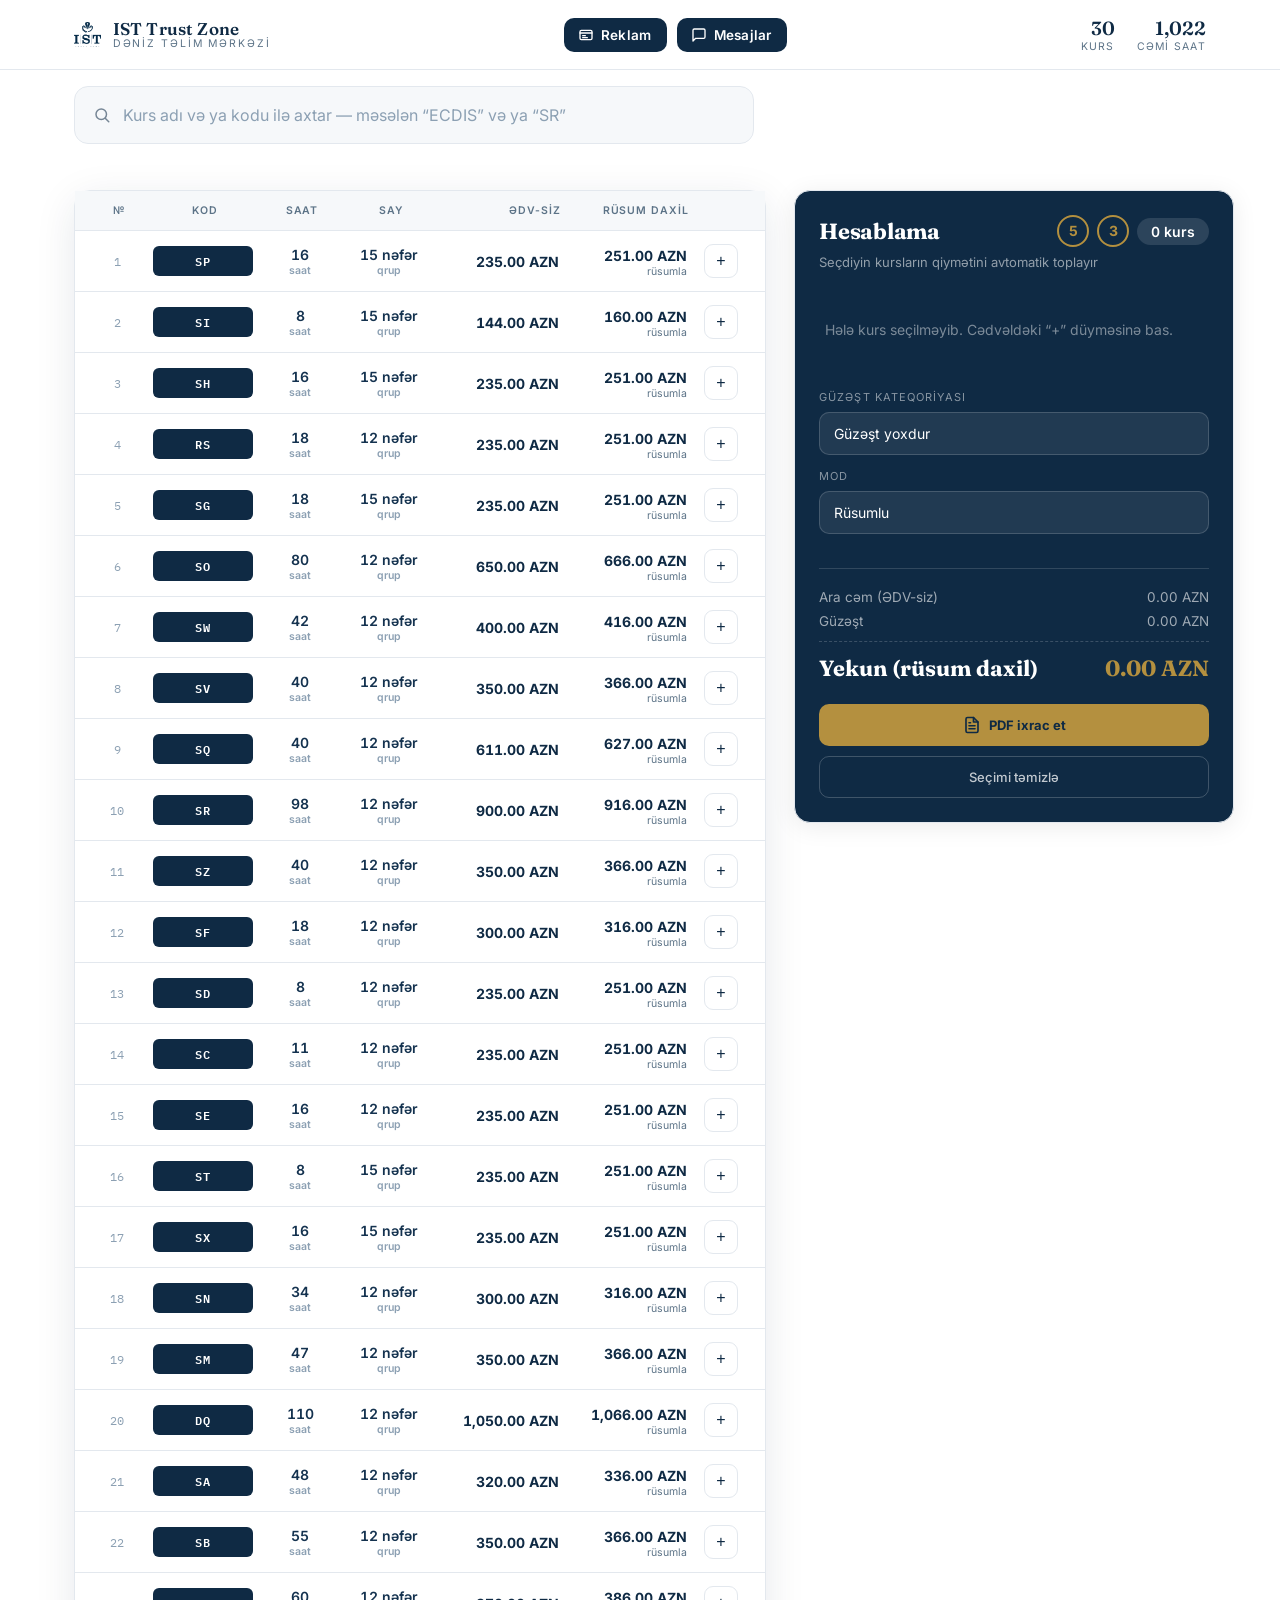
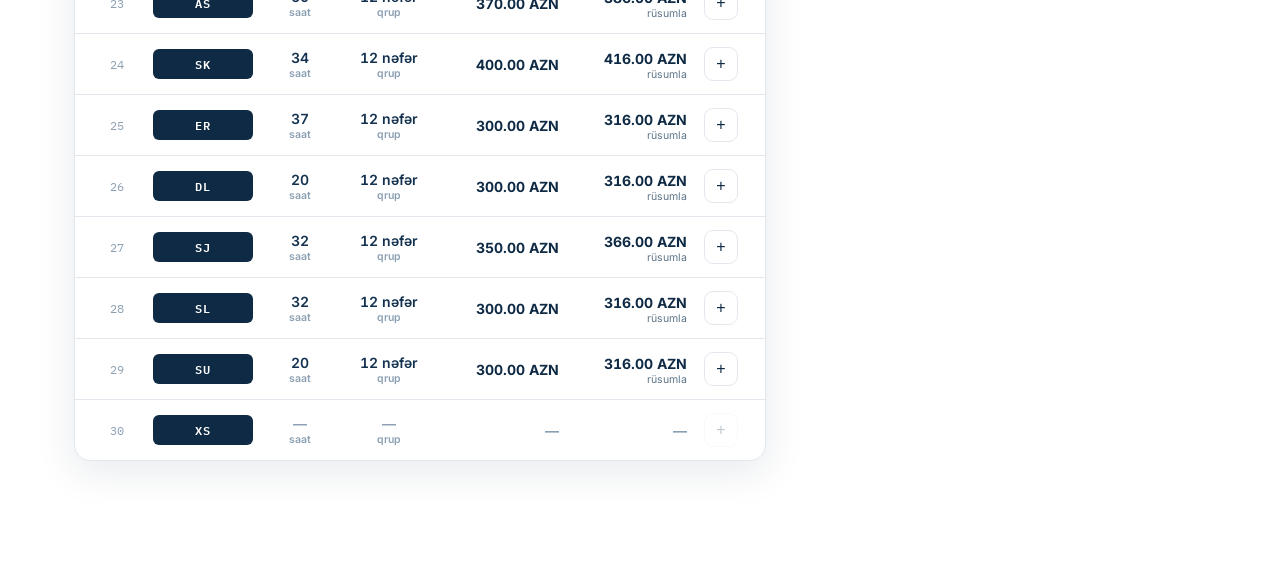
==== commit 0bf9a6a3: "PDF: reorder contact phone numbers Footer order is now:   +994 77 218 00 35 | +994 77 233 55 84 | +9" ====
--- a/index.html
+++ b/index.html
@@ -1024,7 +1024,7 @@
     <!-- Footer -->
     <div style="border-top:1px solid #E3E8EE; padding-top:14px; margin-top:20px; text-align:center;">
       <div style="font-size:11px; color:#0F2A44; font-weight:600; letter-spacing:0.03em; margin-bottom:8px;">
-        Əlaqə: &nbsp;+994 77 233 55 84 &nbsp;|&nbsp; +994 77 218 00 35 &nbsp;|&nbsp; +994 77 233 59 50
+        Əlaqə: &nbsp;+994 77 218 00 35 &nbsp;|&nbsp; +994 77 233 55 84 &nbsp;|&nbsp; +994 77 233 59 50
       </div>
 
     </div>
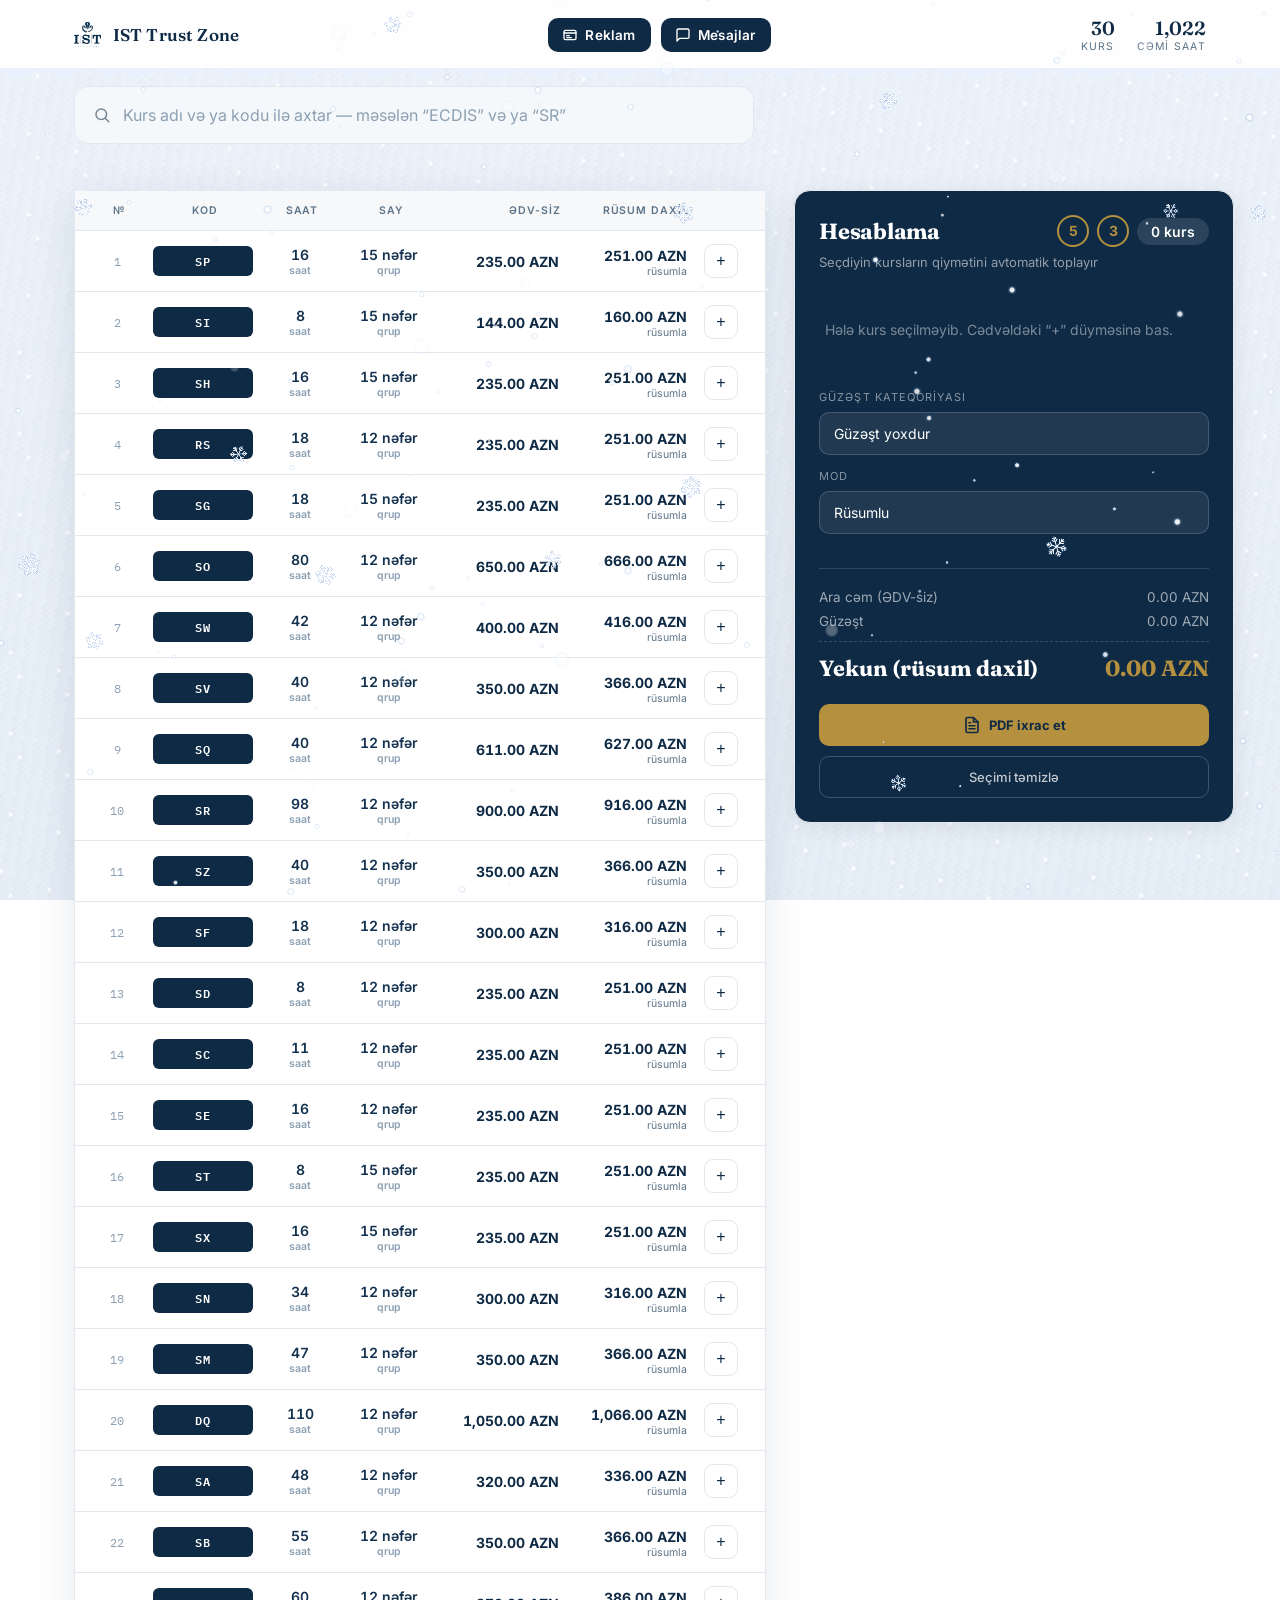
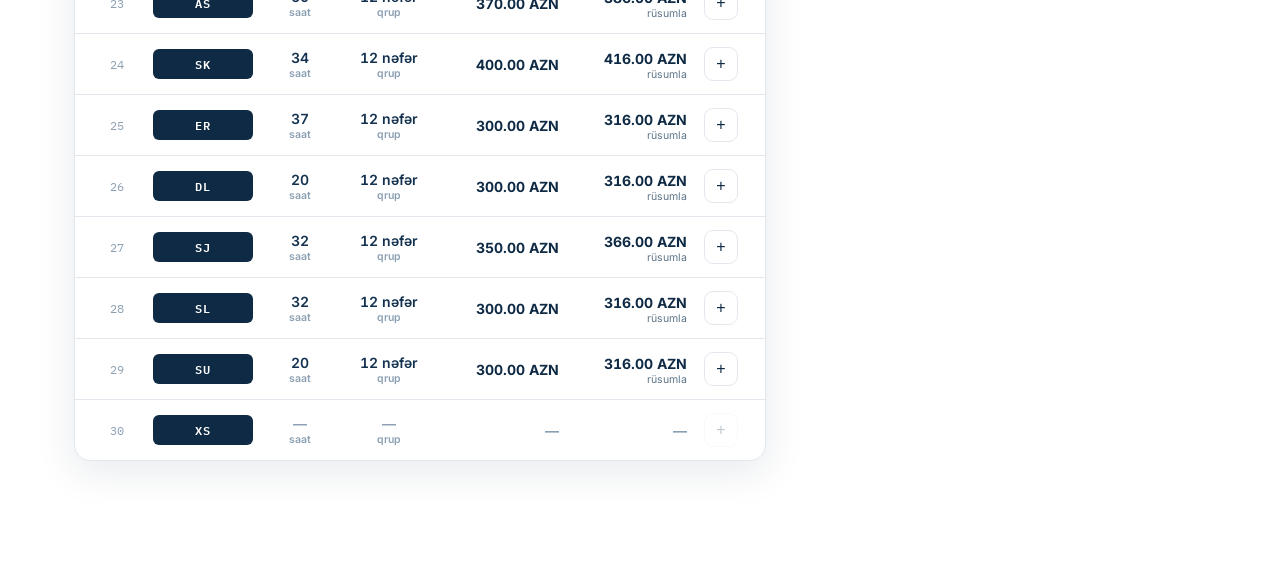
==== commit ed28fc4a: "Replace project with qiymetist main v3" ====
--- a/index.html
+++ b/index.html
@@ -714,9 +714,6 @@
   .ad-overlay.closing{
     animation:overlayOut .22s ease forwards;
   }
-  #msgOverlay.closing{
-    animation:overlayOut .22s ease forwards;
-  }
 
   /* ---- Smooth wave reveal ---- */
   .wave-curtain{
@@ -742,13 +739,17 @@
     from{ transform:translateX(-18px); }
     to{ transform:translateX(24px); }
   }
-  .ad-overlay.show .wave-curtain,
-  #msgOverlay.open .wave-curtain{
-    animation:waveReveal .8s cubic-bezier(.4,0,.2,1) forwards;
-  }
   .ad-overlay.show .ad-body,
   #msgOverlay.open .msg-topbar{
     animation:panelFadeIn .5s cubic-bezier(.22,.9,.25,1) .12s backwards;
+  }
+  /* Mesajlar: iframe yüngül yuxarı süzülərək gəlir */
+  #msgOverlay.open #msgFrame{
+    animation:msgFrameIn .6s cubic-bezier(.22,.9,.25,1) .14s backwards;
+  }
+  @keyframes msgFrameIn{
+    from{ opacity:0; transform:translateY(18px); }
+    to{ opacity:1; transform:none; }
   }
   /* ---------- ForceField Background ---------- */
   #ff-canvas{
@@ -757,12 +758,18 @@
     width:100vw; height:100vh;
     z-index:0;
     pointer-events:none;
+    background:linear-gradient(180deg,#e6eefa 0,#dbe6f4 100%);
   }
   #ff-canvas canvas{
     display:block;
     width:100%!important;
     height:100%!important;
   }
+
+/* ===== ❄ Qar teması: başlıq altında qar yığını (dekorativ, klik keçirməz) ===== */
+header.top::after{content:"";position:absolute;left:0;right:0;top:100%;height:12px;margin-top:-1px;pointer-events:none;
+  background:url("data:image/svg+xml,%3Csvg xmlns='http://www.w3.org/2000/svg' viewBox='0 0 120 12'%3E%3Cpath d='M0 0h120v4c-8 6-14 6-22 1-9-6-15-5-24 1-8 5-14 5-22 0-9-6-15-5-24 1-8 5-12 4-28-3z' fill='%23e8f1fd'/%3E%3C/svg%3E") repeat-x 0 0/120px 12px}
+@media (prefers-reduced-motion: reduce){#snowCanvas{display:none}}
 </style>
 </head>
 <body>
@@ -774,7 +781,6 @@
       <img src="[data-uri]" alt="IST Trust Zone">
       <div class="brand-text">
         <div class="name">IST Trust Zone</div>
-        <div class="tag">Dəniz Təlim Mərkəzi</div>
       </div>
     </div>
     <div class="nav-btns">
@@ -887,11 +893,6 @@
 
 <!-- ===================== REKLAM / KURS ELANI ===================== -->
 <div class="ad-overlay" id="adOverlay">
-<div class="wave-curtain">
-  <svg class="wave-edge" viewBox="0 0 1440 180" preserveAspectRatio="none">
-    <path d="M0,90 C180,150 360,30 540,90 C720,150 900,30 1080,90 C1260,150 1380,50 1440,90 L1440,180 L0,180 Z" fill="#1D3D5F" opacity="0.9"/>
-  </svg>
-</div>
   <div class="ad-topbar">
     <button class="ad-back" id="adBackBtn" type="button">
       <svg width="16" height="16" viewBox="0 0 24 24" fill="none" stroke="currentColor" stroke-width="2.2" stroke-linecap="round" stroke-linejoin="round"><path d="M19 12H5"/><path d="M12 19l-7-7 7-7"/></svg>
@@ -1033,17 +1034,12 @@
 <script src="https://cdnjs.cloudflare.com/ajax/libs/html2canvas/1.4.1/html2canvas.min.js" crossorigin="anonymous"></script>
 <script src="https://cdnjs.cloudflare.com/ajax/libs/jspdf/2.5.1/jspdf.umd.min.js" crossorigin="anonymous"></script>
 <div id="msgOverlay" style="display:none;position:fixed;inset:0;z-index:9000;background:#F6F8FA;overflow-y:auto;">
-<div class="wave-curtain">
-  <svg class="wave-edge" viewBox="0 0 1440 180" preserveAspectRatio="none">
-    <path d="M0,90 C180,150 360,30 540,90 C720,150 900,30 1080,90 C1260,150 1380,50 1440,90 L1440,180 L0,180 Z" fill="#1D3D5F" opacity="0.9"/>
-  </svg>
-</div>
   <div class="msg-topbar">
     <button id="msgBackBtn" class="msg-back">
       <svg width="16" height="16" viewBox="0 0 24 24" fill="none" stroke="currentColor" stroke-width="2.2" stroke-linecap="round" stroke-linejoin="round"><path d="M19 12H5"/><path d="M12 19l-7-7 7-7"/></svg>
       Geri
     </button>
-    <span class="msg-title">Kurs və <em>0130mtahan</em> Mesajları</span>
+    <span class="msg-title">Kurs və <em>İmtahan</em> Mesajları</span>
   </div>
   <iframe id="msgFrame" src="about:blank" style="width:100%;height:calc(100vh - 60px);border:none;"></iframe>
 </div>
@@ -1754,22 +1750,34 @@
     adFitPosterPreview();
   }
 
-  // ---------- Open / close overlay (animated) ----------
-  function adOpen(){
-    adOverlay.classList.remove('closing');
-    adOverlay.classList.add('show');
-    document.body.style.overflow = 'hidden';
+  // ---------- Open / close overlay (buz pərdəsi keçidi) ----------
+  var adBusy=false;
+  function adShowContent(){
     adSyncLogo();
     adRenderSelected();
     adRenderPoster();
   }
+  function adOpen(){
+    if(adBusy||adOverlay.classList.contains('show')) return;
+    document.body.style.overflow = 'hidden';
+    var fx=window.__frostSweep;
+    if(!fx){ adOverlay.classList.add('show'); adShowContent(); return; }
+    adBusy=true;
+    fx(function(){
+      adOverlay.classList.add('show');
+      adShowContent();
+      adOverlay.animate([{transform:'scale(1.035)'},{transform:'scale(1)'}],{duration:720,easing:'cubic-bezier(.2,.8,.2,1)'});
+    }, function(){ adBusy=false; });
+  }
   function adClose(){
-    if(adOverlay.classList.contains('closing')) return;
-    adOverlay.classList.add('closing');
-    setTimeout(function(){
-      adOverlay.classList.remove('show','closing');
-      document.body.style.overflow = '';
-    }, 230);
+    if(adBusy||!adOverlay.classList.contains('show')) return;
+    var fx=window.__frostSweep;
+    if(!fx){ adOverlay.classList.remove('show'); document.body.style.overflow=''; return; }
+    adBusy=true;
+    fx(function(){
+      adOverlay.classList.remove('show');
+      document.body.style.overflow='';
+    }, function(){ adBusy=false; });
   }
   openAdBtn.addEventListener('click', adOpen);
   adBackBtn.addEventListener('click', adClose);
@@ -1827,209 +1835,123 @@
   window.addEventListener('load', adSyncLogo);
 
 
-  // --- Messages overlay (animated) ---
+  /* --- Messages app source ---
+     The messages app is bundled locally so this section keeps working
+     without depending on an external GitHub Pages deployment. */
+  var MESSAGES_URL=new URL('messages/index.html',document.baseURI).href;
+
+  // --- Mesajlar overlay: buz pərdəsi ilə sürüşən keçid + külək zolaqları ---
   (function(){
     var btn=document.getElementById('openMessagesBtn');
     if(!btn)return;
-    function msgShow(){
-      var ov=document.getElementById('msgOverlay');
+    var ov=document.getElementById('msgOverlay');
+    var bk=document.getElementById('msgBackBtn');
+    var reduce=!!(window.matchMedia&&window.matchMedia('(prefers-reduced-motion: reduce)').matches);
+    var canAnim=!!(ov&&ov.animate);
+    var busy=false;
+    var T_IN=400, T_OUT=460, EASE='cubic-bezier(.65,0,.35,1)';
+
+    function rnd(a,b){return a+Math.random()*(b-a);}
+    function smooth(x){ x=Math.max(0,Math.min(1,x)); return x*x*(3-2*x); }
+    /* Əyri ön kənarlı çoxbucaqlı (dəyərlər faizlə): yuxarı-sol, yuxarı-sağ, aşağı-sağ, aşağı-sol */
+    function poly(a,b,c,d){ return 'polygon('+a+'% 0%,'+b+'% 0%,'+c+'% 100%,'+d+'% 100%)'; }
+    var IN_FROM=poly(0,0,0,0), IN_TO=poly(0,122,110,0);
+    var OUT_FROM=IN_TO,        OUT_TO=poly(122,244,232,122);
+
+    function makeSheet(){
+      var el=document.createElement('div');
+      el.setAttribute('aria-hidden','true');
+      el.style.cssText='position:fixed;inset:0;z-index:9400;pointer-events:none;'+
+        'background-color:#16314E;'+
+        'background-image:radial-gradient(rgba(255,255,255,.16) 1px,transparent 1.6px),'+
+        'linear-gradient(118deg,#0E2037 0%,#16314E 55%,#1D3D5F 100%);'+
+        'background-size:20px 20px,auto;';
+      document.body.appendChild(el);
+      return el;
+    }
+
+    /* Külək zolaqları: ön kənar boyunca sürətlə sağa uçan qar izləri */
+    function streaksFx(total,frontAt){
+      var c=document.createElement('canvas');
+      c.setAttribute('aria-hidden','true');
+      c.style.cssText='position:fixed;left:0;top:0;width:100%;height:100%;pointer-events:none;z-index:9460';
+      var dpr=Math.min(window.devicePixelRatio||1,2), W=window.innerWidth, H=window.innerHeight;
+      c.width=Math.round(W*dpr); c.height=Math.round(H*dpr);
+      document.body.appendChild(c);
+      var g=c.getContext('2d'); g.setTransform(dpr,0,0,dpr,0,0); g.lineCap='round';
+      var P=[], t0=0, last=0;
+      function step(ts){
+        if(!t0){ t0=last=ts; }
+        var dt=Math.min(0.033,(ts-last)/1000); last=ts;
+        var el=ts-t0;
+        if(el>=total){ c.remove(); return; }
+        var fx=frontAt(el), n=Math.round(5*dt*60);
+        for(var i=0;i<n&&P.length<140;i++){
+          P.push({x:fx+rnd(-34,8),y:rnd(0,H),vx:rnd(900,1500),vy:rnd(-25,25),len:rnd(16,44),life:rnd(0.22,0.46),age:0,a:rnd(0.45,0.95)});
+        }
+        g.clearRect(0,0,W,H);
+        for(var j=P.length-1;j>=0;j--){
+          var p=P[j]; p.age+=dt;
+          if(p.age>p.life){ P.splice(j,1); continue; }
+          p.x+=p.vx*dt; p.y+=p.vy*dt;
+          var k=1-p.age/p.life;
+          g.strokeStyle='rgba(236,246,255,'+(p.a*k).toFixed(3)+')';
+          g.lineWidth=1.3+k*0.4;
+          g.beginPath(); g.moveTo(p.x,p.y); g.lineTo(p.x-p.len*(0.35+0.65*k),p.y); g.stroke();
+        }
+        requestAnimationFrame(step);
+      }
+      requestAnimationFrame(step);
+    }
+
+    /* Bir keçid: pərdə ekranı örtür → onCovered → pərdə sağa çəkilir və altındakı səhifə ortaya çıxır */
+    function sweep(onCovered,onDone){
+      var W=window.innerWidth, sheet=makeSheet();
+      streaksFx(T_IN+T_OUT+60,function(el){
+        return W*1.22*smooth(el<T_IN?el/T_IN:(el-T_IN)/T_OUT);
+      });
+      var a1=sheet.animate([{clipPath:IN_FROM},{clipPath:IN_TO}],{duration:T_IN,easing:EASE,fill:'forwards'});
+      a1.onfinish=function(){
+        onCovered();
+        var a2=sheet.animate([{clipPath:OUT_FROM},{clipPath:OUT_TO}],{duration:T_OUT,easing:EASE,fill:'forwards'});
+        a2.onfinish=function(){ sheet.remove(); if(onDone)onDone(); };
+      };
+    }
+
+    function hideMsg(){
+      ov.style.display='none';
+      ov.classList.remove('open');
+      document.body.style.overflow='';
+    }
+    function openMsg(){
+      if(busy||!ov||ov.style.display==='block')return;
       var fr=document.getElementById('msgFrame');
-      if(!ov)return;
-      ov.classList.remove('closing');
-      ov.classList.add('open');
-      ov.style.display='block';
-      if(fr&&(fr.getAttribute('src')==='about:blank'||!fr.getAttribute('src'))){
-        fr.src='https://gashamorujov.github.io/kurs-ve-imtahan-mesajlari/';
-      }
+      if(fr&&(fr.getAttribute('src')==='about:blank'||!fr.getAttribute('src'))) fr.src=MESSAGES_URL;
       document.body.style.overflow='hidden';
+      if(reduce||!canAnim){ ov.style.display='block'; ov.classList.add('open'); return; }
+      busy=true;
+      sweep(function(){
+        ov.style.display='block';
+        ov.classList.add('open');
+        ov.animate([{transform:'scale(1.035)'},{transform:'scale(1)'}],{duration:T_OUT+260,easing:'cubic-bezier(.2,.8,.2,1)'});
+      },function(){ busy=false; });
     }
-    function msgHide(){
-      var ov=document.getElementById('msgOverlay');
-      if(!ov||ov.classList.contains('closing'))return;
-      ov.classList.add('closing');
-      setTimeout(function(){
-        ov.style.display='none';
-        ov.classList.remove('open','closing');
-        document.body.style.overflow='';
-      },230);
+    function closeMsg(){
+      if(busy||!ov||ov.style.display!=='block')return;
+      if(reduce||!canAnim){ hideMsg(); return; }
+      busy=true;
+      sweep(hideMsg,function(){ busy=false; });
     }
-    btn.onclick=msgShow;
-    var bk=document.getElementById('msgBackBtn');
-    if(bk)bk.onclick=msgHide;
-    document.addEventListener('keydown',function(e){
-      if(e.key==='Escape'){
-        var ov=document.getElementById('msgOverlay');
-        if(ov&&ov.style.display==='block') msgHide();
-      }
-    });
+
+    window.__frostSweep=sweep;
+    btn.onclick=openMsg;
+    if(bk)bk.onclick=closeMsg;
+    document.addEventListener('keydown',function(e){ if(e.key==='Escape') closeMsg(); });
   })();
 })();
 </script>
 
-<script src="https://cdnjs.cloudflare.com/ajax/libs/p5.js/1.9.0/p5.min.js"></script>
-<script>
-(function(){
-  var container = document.getElementById("ff-canvas");
-  if(!container || typeof p5 === "undefined") return;
-
-  /* Calm ambient particle field — IST Trust Zone themed */
-  var points = [];
-  var palette = [];
-  var lastSpacing = -1, lastDensity = -1, lastHue = -1, lastSat = -1;
-  var mx = 0, my = 0, inertia = 0.14;
-  var W = 0, H = 0;
-
-  var SPACING = 18;        /* fewer, calmer particles = smooth 120fps */
-  var DENSITY = 1.5;
-  var HUE = 210;
-  var SATURATION = 35;
-  var MIN_STROKE = 1.1;
-  var MAX_STROKE = 2.6;
-  var FORCE_STRENGTH = 24;
-  var MAG_RADIUS = 170;
-  var FRICTION = 0.90;
-  var RESTORE_SPEED = 0.05;
-
-  function generatePalette(){
-    palette = [];
-    var base = [
-      ["hsl(210, 50%, 74%)", 0.30],
-      ["hsl(210, 45%, 64%)", 0.38],
-      ["hsl(210, 40%, 54%)", 0.38],
-      ["hsl(215, 45%, 44%)", 0.34],
-      ["hsl(42, 55%, 62%)", 0.32],
-      ["hsl(42, 50%, 52%)", 0.34]
-    ];
-    for(var i = 0; i < base.length; i++){
-      palette.push(base[i]);
-    }
-  }
-  generatePalette();
-
-  function generatePoints(){
-    points = [];
-    var spacing = Math.max(SPACING, 8);
-    var density = Math.min(DENSITY, 2.5);
-    var rows = Math.floor(H / spacing);
-    var cols = Math.floor(W / spacing);
-    for(var r = 0; r < rows; r++){
-      for(var c = 0; c < cols; c++){
-        if(Math.random() > density) continue;
-        var x = c * spacing + spacing * 0.5;
-        var y = r * spacing + spacing * 0.5;
-        var n = Math.abs(Math.sin(c * 0.35 + r * 0.27) * 0.5) + 0.25;
-        var b = Math.min(1, n) * 255;
-        points.push({
-          x: x, y: y,
-          ox: x, oy: y,
-          vx: 0, vy: 0,
-          b: b,
-          ph: (c * 13.7 + r * 7.3) % (Math.PI * 2)
-        });
-      }
-    }
-    lastSpacing = SPACING;
-    lastDensity = DENSITY;
-  }
-
-  var myP5 = new p5(function(p){
-
-    p.setup = function(){
-      var canvas = p.createCanvas(container.clientWidth, container.clientHeight);
-      canvas.parent("ff-canvas");
-      p.pixelDensity(1);
-      p.frameRate(120);
-      W = p.width; H = p.height;
-      generatePoints();
-      mx = W / 2; my = H / 2;
-    };
-
-    p.windowResized = function(){
-      p.resizeCanvas(container.clientWidth, container.clientHeight);
-      W = p.width; H = p.height;
-      generatePoints();
-    };
-
-    p.draw = function(){
-      var ctx = p.drawingContext;
-      var w = p.width, h = p.height;
-
-      /* Soft calm deep-navy gradient */
-      var g = ctx.createLinearGradient(0, 0, 0, h);
-      g.addColorStop(0, "#0E2037");
-      g.addColorStop(0.55, "#16314E");
-      g.addColorStop(1, "#1D3D5F");
-      ctx.fillStyle = g;
-      ctx.fillRect(0, 0, w, h);
-
-      /* Warm ambient glow (keeps it gentle, non-harsh) */
-      var glow = ctx.createRadialGradient(w * 0.5, h * 0.42, 10, w * 0.5, h * 0.42, Math.max(w, h) * 0.55);
-      glow.addColorStop(0, "rgba(180,144,63,0.055)");
-      glow.addColorStop(1, "rgba(180,144,63,0)");
-      ctx.fillStyle = glow;
-      ctx.fillRect(0, 0, w, h);
-
-      /* Smooth cursor magnet */
-      mx = mx + (p.mouseX - mx) * inertia;
-      my = my + (p.mouseY - my) * inertia;
-
-      var t = p.millis() * 0.00022;
-
-      /* Physics pass */
-      var pts = points;
-      var n = pts.length;
-      for(var i = 0; i < n; i++){
-        var pt = pts[i];
-        var dx = pt.x - mx;
-        var dy = pt.y - my;
-        var d2 = dx * dx + dy * dy;
-        var d = Math.sqrt(d2);
-        if(d < MAG_RADIUS && d > 0.001){
-          var f = FORCE_STRENGTH / d;
-          pt.vx += (dx / d) * f;
-          pt.vy += (dy / d) * f;
-        }
-        pt.vx *= FRICTION;
-        pt.vy *= FRICTION;
-        pt.vx += (pt.ox - pt.x) * RESTORE_SPEED;
-        pt.vy += (pt.oy - pt.y) * RESTORE_SPEED;
-        pt.x += pt.vx;
-        pt.y += pt.vy;
-
-        /* Gentle ambient drift: whole field stays alive */
-        pt.x += Math.sin(t + pt.ph) * 0.35;
-        pt.y += Math.cos(t * 0.8 + pt.ph * 1.3) * 0.35;
-      }
-
-      /* Draw — grouped by color, batched fillRect for max speed */
-      ctx.fillStyle = palette[0][0];
-      var curColor = "";
-      var lastIdx = -1;
-      for(var j = 0; j < n; j++){
-        var q = pts[j];
-        var b = q.b;
-        var idx = b > 170 ? 0 : b > 130 ? 1 : b > 90 ? 2 : b > 55 ? 3 : b > 30 ? 4 : 5;
-        if(idx !== lastIdx){
-          curColor = palette[idx][0];
-          ctx.globalAlpha = palette[idx][1];
-          ctx.fillStyle = curColor;
-          lastIdx = idx;
-        }
-        var sz = MIN_STROKE + (b / 255) * (MAX_STROKE - MIN_STROKE);
-        /* Punch up particle size near the cursor for a gentle magnify feel */
-        var ddx = q.x - mx;
-        var ddy = q.y - my;
-        var dist = Math.sqrt(ddx * ddx + ddy * ddy);
-        if(dist < MAG_RADIUS){
-          var f2 = 1 + (1 - dist / MAG_RADIUS) * 0.7;
-          sz *= f2;
-        }
-        ctx.fillRect(q.x - sz / 2, q.y - sz / 2, sz, sz);
-      }
-      ctx.globalAlpha = 1;
-    };
-  });
-})();
-</script>
+<!-- ❄ Realistik qar: snow.js (yer örtüyü + yağan qar + barmaq/maus təsiri) -->
+<script src="snow.js"></script>
 </body>
 </html>
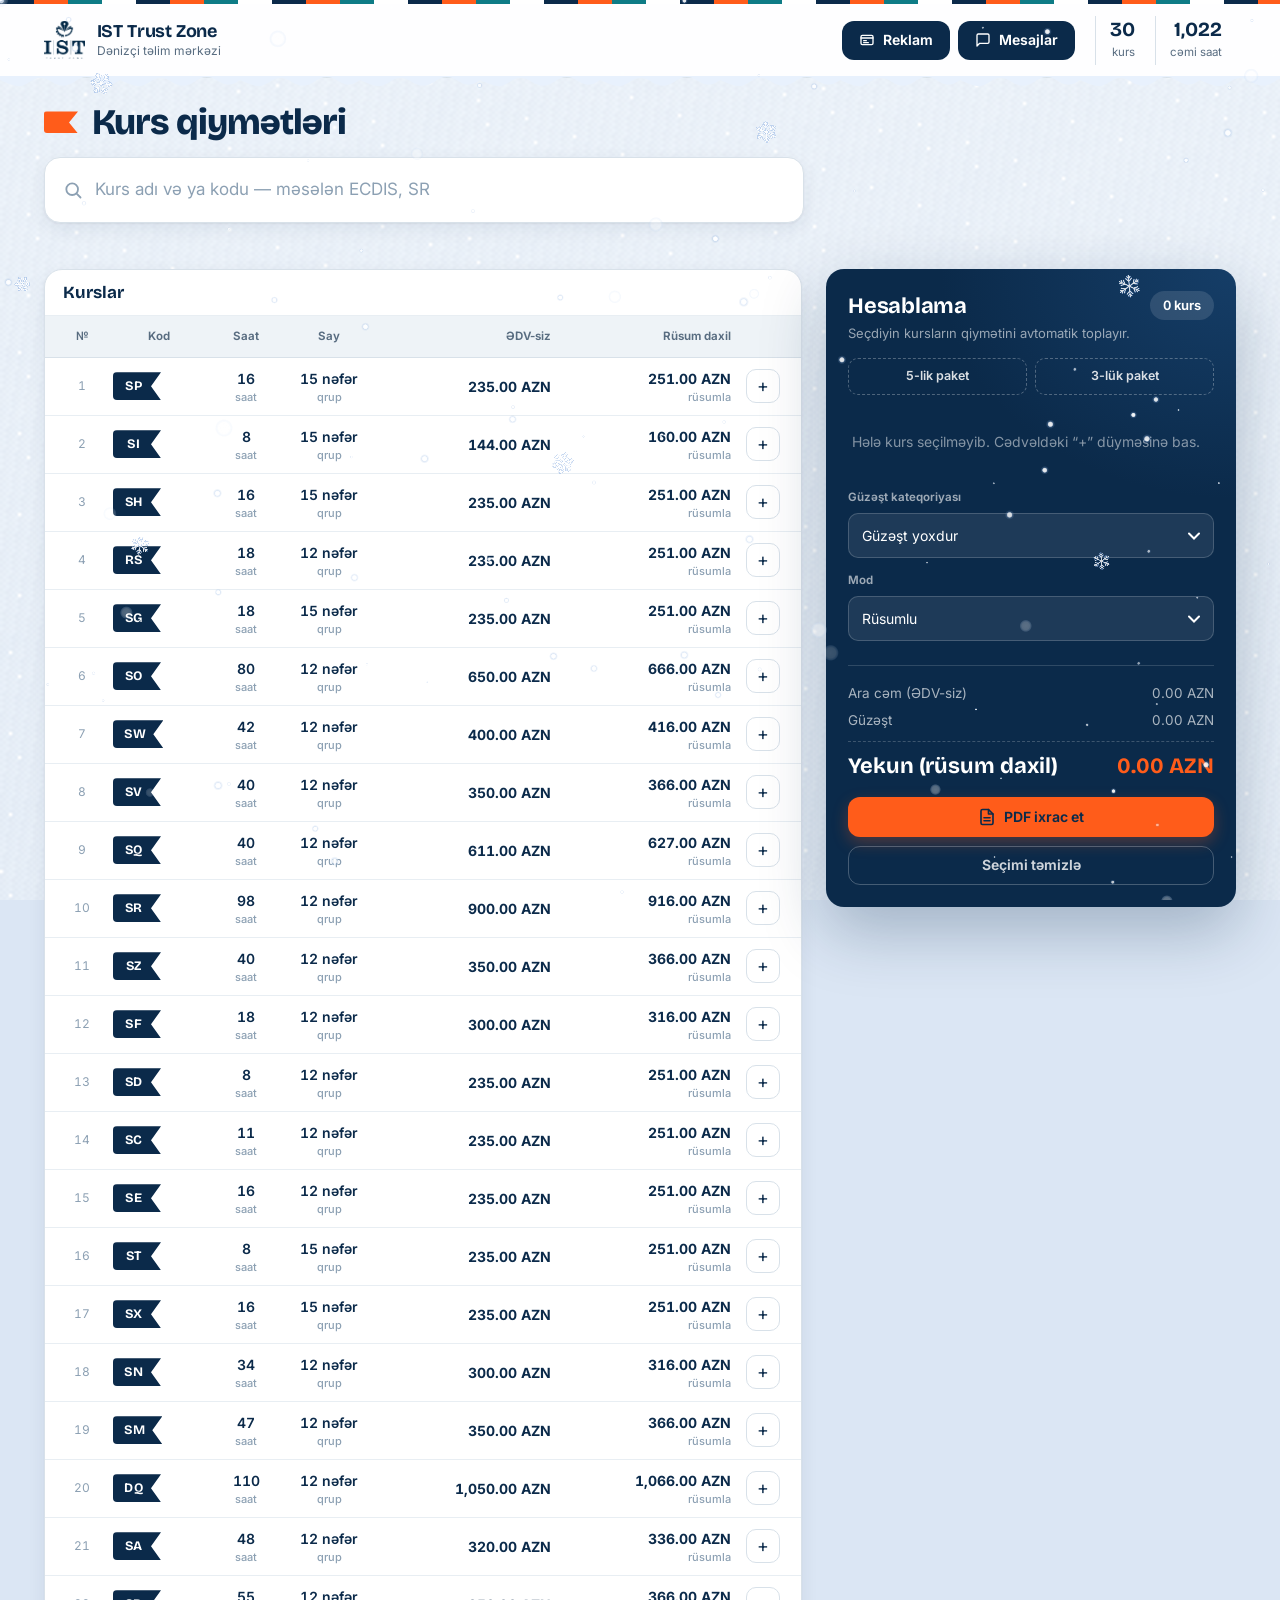
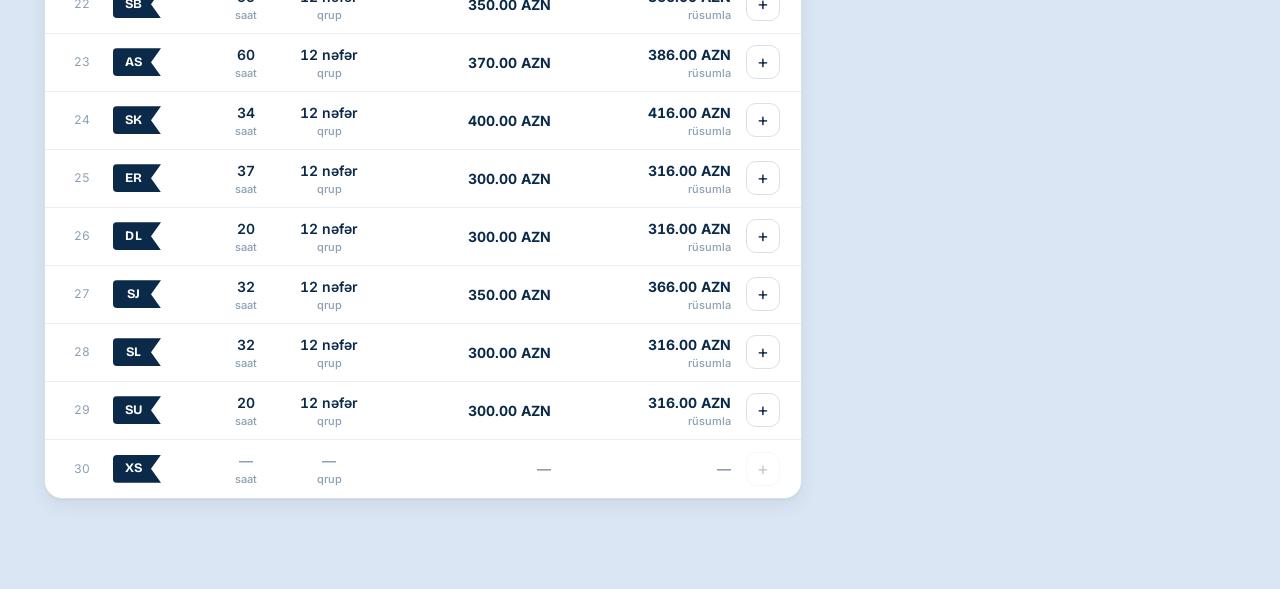
==== commit 6ecf886f: "Update qiymetist project from uploaded archive" ====
--- a/index.html
+++ b/index.html
@@ -1,849 +1,88 @@
 <!DOCTYPE html>
-<html lang="az">
+<html lang="az" data-mode="winter">
 <head>
 <meta charset="UTF-8">
 <meta name="viewport" content="width=device-width, initial-scale=1.0">
+<meta name="theme-color" content="#0B2A4A">
 <title>IST Trust Zone — Təlim Kursları</title>
+<link rel="icon" type="image/png" href="assets/logo.png">
 <link rel="preconnect" href="https://fonts.googleapis.com">
 <link rel="preconnect" href="https://fonts.gstatic.com" crossorigin>
-<link href="https://fonts.googleapis.com/css2?family=Fraunces:opsz,wght@9..144,400;9..144,500;9..144,600;9..144,700&family=Inter:wght@400;500;600;700;800&family=IBM+Plex+Mono:wght@500;600&display=swap" rel="stylesheet">
-<style>
-  :root{
-    --ink:#0F2A44;
-    --ink-2:#14324F;
-    --slate:#5C7387;
-    --slate-light:#8CA0B3;
-    --hairline:#E3E8EE;
-    --paper:#FFFFFF;
-    --fog:#F6F8FA;
-    --gold:#B4903F;
-    --gold-soft:#F3EAD4;
-    --good:#2E7D5B;
-    --radius:10px;
-  }
-  *{box-sizing:border-box;}
-  html{scroll-behavior:smooth;}
-  body{
-    margin:0;
-    background:var(--paper);
-    color:var(--ink);
-    font-family:'Inter',sans-serif;
-    -webkit-font-smoothing:antialiased;
-  }
-  ::selection{background:var(--gold-soft);color:var(--ink);}
-
-  a{color:inherit;}
-
-  /* ---------- Focus visibility ---------- */
-  button:focus-visible, input:focus-visible, [tabindex]:focus-visible{
-    outline:2px solid var(--gold);
-    outline-offset:2px;
-  }
-
-  /* ---------- Header ---------- */
-  header.top{
-    position:sticky; top:0; z-index:40;
-    background:rgba(255,255,255,0.92);
-    backdrop-filter:blur(10px);
-    border-bottom:1px solid var(--hairline);
-  }
-  .top-inner{
-    max-width:1180px; margin:0 auto;
-    padding:16px 24px;
-    display:flex; align-items:center; gap:16px;
-  }
-  .brand{ display:flex; align-items:center; gap:12px; }
-  .brand img{ height:25px; width:auto; display:block; }
-  .brand-text{ line-height:1.05; }
-  .brand-text .name{ font-family:'Fraunces',serif; font-weight:600; font-size:17px; letter-spacing:.01em;}
-  .brand-text .tag{ font-size:10.5px; letter-spacing:.18em; color:var(--slate); text-transform:uppercase; }
-  .top-stats{ margin-left:auto; display:flex; gap:22px; }
-  .top-stats div{ text-align:right; }
-  .top-stats .n{ font-family:'Fraunces',serif; font-size:19px; font-weight:600; }
-  .top-stats .l{ font-size:10.5px; color:var(--slate); text-transform:uppercase; letter-spacing:.12em; }
-
-  @media (max-width:720px){ .top-stats{display:none;} }
-
-  /* ---------- Ad nav buttons ---------- */
-  .nav-btns{ margin-left:auto; display:flex; gap:10px; }
-  .ad-nav-btn{
-    display:flex; align-items:center; gap:7px;
-    display:flex; align-items:center; gap:7px;
-    background:var(--ink); color:#fff;
-    border:none; border-radius:10px;
-    padding:9px 16px 9px 14px;
-    font-family:'Inter',sans-serif; font-size:13.5px; font-weight:600;
-    cursor:pointer; transition:background .15s ease, transform .1s ease;
-    letter-spacing:.01em;
-  }
-  .ad-nav-btn:hover{ background:var(--gold); }
-  .ad-nav-btn:active{ transform:translateY(1px); }
-  @media (max-width:720px){ .nav-btns{ margin-left:0; } .top-inner{ flex-wrap:wrap; } }
-
-  /* ---------- Hero ---------- */
-  .hero{
-    max-width:1180px; margin:0 auto;
-    padding:16px 24px 10px;
-    position:relative; z-index:1;
-  }
-  /* ---------- Search ---------- */
-  .search-wrap{
-    display:flex; align-items:center; gap:12px;
-    background:rgba(246,248,250,0.95);
-    backdrop-filter:blur(6px);
-    border:1px solid var(--hairline);
-    border-radius:14px;
-    padding:6px 8px 6px 18px;
-    max-width:680px;
-    transition:border-color .15s ease, box-shadow .15s ease;
-  }
-  .search-wrap:focus-within{
-    border-color:var(--ink);
-    box-shadow:0 0 0 4px rgba(15,42,68,0.06);
-  }
-  .search-wrap svg{ flex:none; opacity:.55; }
-  .search-wrap input{
-    flex:1; border:none; background:transparent; outline:none;
-    font-family:'Inter',sans-serif; font-size:16px; color:var(--ink);
-    padding:12px 0;
-  }
-  .search-wrap input::placeholder{ color:var(--slate-light); }
-  .search-clear{
-    border:none; background:var(--paper); color:var(--slate);
-    width:30px;height:30px;border-radius:8px; cursor:pointer;
-    display:none; align-items:center; justify-content:center;
-    font-size:14px; flex:none; border:1px solid var(--hairline);
-  }
-  .search-clear.show{display:flex;}
-  .search-meta{ margin-top:12px; font-size:12.5px; color:var(--slate); min-height:16px; }
-  .search-meta b{ color:var(--ink); font-weight:600; }
-
-  /* ---------- Layout: table + calculator ---------- */
-  .workspace{
-    max-width:1180px; margin:0 auto; padding:8px 24px 100px;
-    position:relative; z-index:1;
-    display:grid; grid-template-columns:1fr 440px; gap:28px;
-    align-items:start;
-  }
-  @media (max-width:980px){
-    .workspace{ grid-template-columns:1fr; }
-  }
-
-  /* ---------- Table ---------- */
-  .panel, .calc{
-    background:rgba(255,255,255,0.92);
-    backdrop-filter:blur(8px);
-    border-radius:var(--radius);
-    box-shadow:0 10px 40px rgba(15,42,68,0.10);
-  }
-  .panel{
-    border:1px solid var(--hairline); border-radius:16px;
-    background:var(--paper);
-  }
-  .table-head{
-    display:grid;
-    grid-template-columns:52px 100px 74px 84px 118px 118px 48px;
-    gap:10px; padding:13px 18px;
-    background:var(--fog);
-    border-bottom:1px solid var(--hairline);
-    font-size:10.5px; text-transform:uppercase; letter-spacing:.09em;
-    color:var(--slate); font-weight:600;
-  }
-  .table-head .num{ text-align:center; }
-  .table-head .r{ text-align:right; }
-  .table-head .c{ text-align:center; }
-
-  .course-row{
-    display:grid;
-    grid-template-columns:52px 100px 74px 84px 118px 118px 48px;
-    gap:10px; padding:13px 16px;
-    border-bottom:1px solid var(--hairline);
-    align-items:center;
-    transition:background .12s ease;
-  }
-  .course-row:last-child{ border-bottom:none; }
-  .course-row:hover{ background:#FBFCFD; }
-  .course-row.added{ background:var(--gold-soft); }
-
-  .cell-num{ font-family:'IBM Plex Mono',monospace; font-size:12px; color:var(--slate-light); text-align:center; }
-  .code-chip{
-    font-family:'IBM Plex Mono',monospace; font-size:12px; font-weight:600;
-    background:var(--ink); color:#fff; border-radius:6px;
-    padding:5px 10px; text-align:center; letter-spacing:.05em;
-  }
-  .name-az{ font-weight:600; font-size:14.5px; line-height:1.32; }
-  .name-en{ font-size:12px; color:var(--slate); font-style:italic; margin-top:3px; line-height:1.3; }
-  .cell-hours, .cell-count{ text-align:center; font-size:14px; font-variant-numeric:tabular-nums; color:var(--ink-2); font-weight:600; }
-  .cell-hours .u, .cell-count .u{ font-size:10.5px; color:var(--slate-light); display:block; margin-top:1px;}
-  .cell-price{ text-align:right; font-variant-numeric:tabular-nums; }
-  .cell-price .main{ font-weight:700; font-size:14px; }
-  .cell-price .sub{ font-size:10.5px; color:var(--slate); display:block; }
-  .dash{ color:var(--slate-light); }
-
-  .add-btn{
-    width:34px; height:34px; border-radius:9px;
-    border:1px solid var(--hairline); background:var(--paper);
-    color:var(--ink); font-size:16px; line-height:1;
-    cursor:pointer; display:flex; align-items:center; justify-content:center;
-    transition:all .12s ease;
-    justify-self:center;
-  }
-  .add-btn:hover{ border-color:var(--ink); }
-  .add-btn.on{ background:var(--ink); color:#fff; border-color:var(--ink); }
-  .add-btn.disabled{ opacity:.25; cursor:not-allowed; pointer-events:none;}
-
-  .empty-state{
-    padding:60px 24px; text-align:center; color:var(--slate);
-  }
-  .empty-state .glyph{ font-family:'Fraunces',serif; font-size:40px; color:var(--hairline); margin-bottom:10px;}
-  .empty-state b{ color:var(--ink); }
-
-  /* ---------- Desktop: meta-row hidden (data in grid cols) ---------- */
-  .course-row > .meta-row{
-    display:none;
-  }
-
-  /* ---------- Desktop: name hidden, code clickable ---------- */
-  .course-row > .name-block{
-    display:none;
-  }
-  .table-head .th-name{
-    display:none;
-  }
-  .course-row .code-chip{
-    cursor:pointer;
-    transition:background .15s ease;
-  }
-  .course-row .code-chip:hover{
-    background:var(--gold);
-  }
-
-  @media (max-width:820px){
-    .table-head{ display:none; }
-    .course-row{
-      grid-template-columns:1fr auto;
-      grid-template-areas:
-        "code add"
-        "name name"
-        "meta meta";
-      row-gap:8px;
-    }
-    .cell-num{ display:none; }
-    .code-chip{ grid-area:code; width:fit-content; padding:4px 10px; }
-    .add-btn{ grid-area:add; }
-    .name-block{ grid-area:name; display:block; }
-    .course-row > .meta-row{
-      grid-area:meta; display:flex; justify-content:space-between; align-items:flex-end;
-      border-top:1px dashed var(--hairline); padding-top:8px;
-    }
-    .meta-left{ display:flex; gap:16px; }
-    .cell-hours,.cell-count{ text-align:left; }
-    .cell-price{ text-align:right; }
-    .hours-grid, .count-grid, .price-grid-base, .price-grid-fee{ display:none; }
-  }
-
-  /* ---------- Calculator ---------- */
-  .calc{
-    position:sticky; top:88px;
-    border:1px solid var(--hairline); border-radius:16px;
-    background:var(--ink); color:#fff;
-    padding:24px;
-    max-height:calc(100vh - 108px);
-    display:flex; flex-direction:column;
-    box-shadow:0 4px 24px rgba(0,0,0,0.08);
-  }
-  .calc-head{ display:flex; align-items:center; justify-content:space-between; margin-bottom:6px;}
-  .calc-title{ font-family:'Fraunces',serif; font-size:22px; font-weight:700; letter-spacing:-0.01em; }
-  .calc-select5{ width:32px; height:32px; border-radius:50%; border:2px solid var(--gold); background:transparent; color:var(--gold); font-family:'Inter',sans-serif; font-size:14px; font-weight:700; cursor:pointer; transition:all .12s ease; display:flex; align-items:center; justify-content:center; line-height:1; padding:0; }
-  .calc-select5:hover{ background:var(--gold); color:var(--ink); }
-  .calc-badge{
-    background:rgba(255,255,255,0.12); border-radius:20px; padding:5px 14px;
-    font-size:14px; font-weight:600; font-variant-numeric:tabular-nums;
-  }
-  .calc-sub{ font-size:13px; color:rgba(255,255,255,0.55); margin-bottom:18px; line-height:1.4; }
-
-  .calc-items{
-    flex:1; overflow-y:auto; margin:0 -8px; padding:0 8px;
-    max-height:300px;
-  }
-  .calc-items::-webkit-scrollbar{ width:6px; }
-  .calc-items::-webkit-scrollbar-thumb{ background:rgba(255,255,255,0.18); border-radius:3px; }
-
-  .calc-empty{
-    padding:30px 6px; color:rgba(255,255,255,0.45); font-size:14px; line-height:1.6;
-  }
-
-  .calc-item{
-    display:flex; align-items:flex-start; justify-content:space-between;
-    gap:12px; padding:14px 0; border-bottom:1px solid rgba(255,255,255,0.09);
-  }
-  .calc-item:last-child{ border-bottom:none; }
-  .calc-item-name{ font-size:14px; font-weight:600; line-height:1.35; }
-  .calc-item-code{ font-family:'IBM Plex Mono',monospace; font-size:11px; color:rgba(255,255,255,0.5); margin-top:3px;}
-  .calc-item-right{ text-align:right; flex:none; min-width:140px; }
-  .calc-item-price{ font-size:14px; font-variant-numeric:tabular-nums; font-weight:600; }
-  .calc-item-remove{
-    border:none; background:none; color:rgba(255,255,255,0.4); cursor:pointer;
-    font-size:11.5px; margin-top:5px; text-decoration:underline; padding:0;
-  }
-  .calc-item-remove:hover{ color:#fff; }
-
-  .calc-discount{ margin:18px 0 10px; }
-  .calc-discount label{ font-size:11px; text-transform:uppercase; letter-spacing:.1em; color:rgba(255,255,255,0.5); display:block; margin-bottom:8px; }
-  select#discountSelect, select#feeMode{
-    width:100%; padding:12px 14px; border-radius:10px;
-    background:rgba(255,255,255,0.08); border:1px solid rgba(255,255,255,0.16);
-    color:#fff; font-family:'Inter',sans-serif; font-size:14px;
-    appearance:none; cursor:pointer;
-  }
-  select#discountSelect option, select#feeMode option{ color:#000; }
-  .calc-custom-discount{
-    display:flex; align-items:center; gap:8px; margin-top:8px;
-  }
-  .calc-custom-discount input{
-    flex:1; padding:10px 12px; border-radius:9px;
-    background:rgba(255,255,255,0.08); border:1px solid rgba(255,255,255,0.16);
-    color:#fff; font-family:'Inter',sans-serif; font-size:14px; font-weight:600;
-    outline:none;
-  }
-  .calc-custom-discount input:focus{
-    border-color:var(--gold);
-  }
-  .calc-custom-discount input::placeholder{
-    color:rgba(255,255,255,0.35); font-weight:400; font-size:12px;
-  }
-  .calc-custom-percent{
-    color:rgba(255,255,255,0.6); font-size:16px; font-weight:600;
-  }
-  .discount-note{ font-size:12px; color:rgba(255,255,255,0.45); margin-top:8px; line-height:1.5; }
-
-  .calc-totals{ border-top:1px solid rgba(255,255,255,0.14); margin-top:16px; padding-top:16px; }
-  .calc-line{ display:flex; justify-content:space-between; font-size:13.5px; color:rgba(255,255,255,0.6); padding:4px 0; }
-  .calc-line.total{
-    color:#fff; font-size:22px; font-family:'Fraunces',serif; font-weight:700;
-    padding-top:12px; margin-top:8px; border-top:1px dashed rgba(255,255,255,0.18);
-  }
-  .calc-line.total span:last-child{ font-variant-numeric:tabular-nums; color:var(--gold); }
-
-  .calc-actions{ display:flex; flex-direction:column; gap:10px; margin-top:18px; }
-  .calc-clear{
-    width:100%; padding:12px; border-radius:10px;
-    background:transparent; border:1px solid rgba(255,255,255,0.2); color:rgba(255,255,255,0.75);
-    font-family:'Inter',sans-serif; font-size:13px; font-weight:500; cursor:pointer;
-    transition:all .12s ease;
-  }
-  .calc-clear:hover{ border-color:#fff; color:#fff; }
-  .calc-pdf{
-    width:100%; padding:12px; border-radius:10px;
-    background:var(--gold); border:none; color:var(--ink);
-    font-family:'Inter',sans-serif; font-size:13px; font-weight:700; cursor:pointer;
-    transition:all .12s ease; display:flex; align-items:center; justify-content:center; gap:8px;
-  }
-  .calc-pdf:hover{ background:var(--gold-soft); }
-  .calc-pdf:disabled{ opacity:0.4; cursor:not-allowed; }
-
-
-
-
-  /* ---------- Course name popup ---------- */
-  .course-name-popup{
-    display:none;
-    position:fixed;
-    z-index:9999;
-    top:50%;
-    left:50%;
-    transform:translate(-50%,-50%);
-    max-width:520px;
-    width:calc(100vw - 48px);
-    background:var(--ink);
-    color:#fff;
-    padding:24px 28px;
-    border-radius:16px;
-    font-size:15px;
-    line-height:1.55;
-    box-shadow:0 20px 60px rgba(0,0,0,0.35);
-    word-break:break-word;
-  }
-  .course-name-popup .popup-en{
-    margin-top:8px;
-    opacity:0.75;
-    font-size:13px;
-    font-style:italic;
-  }
-
-  .course-name-popup.show{
-    display:block;
-  }
-  .popup-backdrop{
-    display:none;
-    position:fixed;
-    z-index:9998;
-    inset:0;
-    background:rgba(0,0,0,0.35);
-    backdrop-filter:blur(4px);
-  }
-  .popup-backdrop.show{
-    display:block;
-  }
-
-  /* =====================================================================
-     REKLAM / KURS ELANI — tam ayrı interfeys
-     ===================================================================== */
-  .ad-overlay{
-    display:none;
-    position:fixed; inset:0; z-index:500;
-    background:var(--fog);
-    overflow-y:auto;
-    overflow-x:hidden;
-  }
-  .ad-overlay.show{ display:block; }
-
-  .ad-topbar{
-    position:sticky; top:0; z-index:10;
-    background:rgba(255,255,255,0.95); backdrop-filter:blur(10px);
-    border-bottom:1px solid var(--hairline);
-    padding:14px 24px;
-    display:flex; align-items:center; gap:14px;
-  }
-  .messages-topbar .ad-back,
-  .ad-back{
-    display:flex; align-items:center; gap:8px;
-    border:1px solid var(--hairline); background:var(--paper);
-    color:var(--ink); border-radius:10px; padding:9px 14px;
-    font-family:'Inter',sans-serif; font-size:13.5px; font-weight:600;
-    cursor:pointer; transition:all .12s ease;
-  }
-  .ad-back:hover{ border-color:var(--ink); }
-  .ad-topbar .ad-back{
-    display:flex; align-items:center; gap:8px;
-    border:1px solid var(--hairline); background:var(--paper);
-    color:var(--ink); border-radius:10px; padding:9px 14px;
-    font-family:'Inter',sans-serif; font-size:13.5px; font-weight:600;
-    cursor:pointer; transition:all .12s ease;
-  }
-  .ad-topbar .ad-back:hover{ border-color:var(--ink); }
-  .ad-topbar .ad-title{
-    font-family:'Fraunces',serif; font-weight:600; font-size:19px; letter-spacing:-0.01em;
-  }
-  .ad-topbar .ad-title em{ font-style:italic; color:var(--gold); font-weight:500; }
-  .ad-topbar .ad-sub{ font-size:11.5px; color:var(--slate); margin-left:auto; text-align:right; display:none; }
-  @media (min-width:860px){ .ad-topbar .ad-sub{ display:block; } }
-
-  .ad-body{
-    max-width:1320px; margin:0 auto;
-    padding:32px 24px 100px;
-    display:grid; grid-template-columns:420px 1fr; gap:28px;
-    align-items:start;
-    width:100%;
-  }
-  .ad-body > *{ min-width:0; }
-  @media (max-width:1080px){
-    .ad-body{ grid-template-columns:1fr; }
-  }
-  @media (max-width:640px){
-    .ad-body{ padding:18px 14px 80px; gap:20px; }
-  }
-
-  /* ---- Left: builder panel ---- */
-  .ad-panel{
-    border:1px solid var(--hairline); border-radius:16px;
-    background:var(--paper); padding:22px;
-    min-width:0;
-  }
-  @media (max-width:640px){
-    .ad-panel{ padding:16px; }
-  }
-  .ad-panel h2{
-    font-family:'Fraunces',serif; font-size:18px; font-weight:600;
-    margin:0 0 4px; letter-spacing:-0.01em;
-  }
-  .ad-panel .ad-panel-sub{ font-size:12.5px; color:var(--slate); margin:0 0 18px; line-height:1.5; }
-
-  .ad-search-wrap{
-    position:relative; margin-bottom:10px;
-  }
-  .ad-search-wrap svg{ position:absolute; left:14px; top:50%; transform:translateY(-50%); opacity:.5; pointer-events:none; }
-  .ad-search-wrap input{
-    width:100%; border:1px solid var(--hairline); background:var(--fog);
-    border-radius:12px; padding:12px 14px 12px 40px;
-    font-family:'Inter',sans-serif; font-size:14.5px; color:var(--ink);
-    outline:none; transition:border-color .15s ease, box-shadow .15s ease;
-  }
-  .ad-search-wrap input:focus{
-    border-color:var(--ink); box-shadow:0 0 0 4px rgba(15,42,68,0.06); background:var(--paper);
-  }
-
-  .ad-search-results{
-    max-height:260px; overflow-y:auto;
-    border:1px solid var(--hairline); border-radius:12px;
-    margin-bottom:20px;
-    display:none;
-  }
-  .ad-search-results.show{ display:block; }
-  .ad-search-empty{
-    display:none; padding:16px; text-align:center; color:var(--slate); font-size:13px;
-  }
-  .ad-search-empty.show{ display:block; }
-  .ad-result-row{
-    display:flex; align-items:center; gap:10px;
-    padding:11px 14px; border-bottom:1px solid var(--hairline);
-    cursor:pointer; transition:background .12s ease;
-  }
-  .ad-result-row:last-child{ border-bottom:none; }
-  .ad-result-row:hover{ background:var(--fog); }
-  .ad-result-row.disabled{ opacity:.4; cursor:not-allowed; }
-  .ad-result-code{
-    font-family:'IBM Plex Mono',monospace; font-size:11.5px; font-weight:600;
-    background:var(--ink); color:#fff; border-radius:6px; padding:4px 8px; flex:none;
-  }
-  .ad-result-name{ font-size:13.5px; font-weight:600; line-height:1.3; flex:1; }
-  .ad-result-add{
-    flex:none; width:26px; height:26px; border-radius:8px;
-    border:1px solid var(--hairline); background:var(--paper); color:var(--ink);
-    display:flex; align-items:center; justify-content:center; font-size:15px; line-height:1;
-  }
-
-  .ad-fee-toggle{
-    display:flex; gap:8px; margin-bottom:20px;
-    background:var(--fog); border:1px solid var(--hairline); border-radius:12px; padding:4px;
-    width:100%;
-  }
-  .ad-fee-toggle button{
-    flex:1 1 0; min-width:0; border:none; background:transparent; color:var(--slate);
-    padding:10px 6px; border-radius:9px; cursor:pointer;
-    font-family:'Inter',sans-serif; font-size:13.5px; font-weight:600;
-    transition:all .15s ease;
-    white-space:nowrap;
-  }
-  .ad-fee-toggle button.active{
-    background:var(--ink); color:#fff;
-  }
-
-  .ad-selected-label{
-    font-size:11px; text-transform:uppercase; letter-spacing:.1em; color:var(--slate);
-    font-weight:600; margin-bottom:10px; display:flex; justify-content:space-between; align-items:center;
-  }
-  .ad-selected-count{
-    background:var(--gold-soft); color:var(--gold); border-radius:20px; padding:2px 10px;
-    font-size:11px; font-weight:700;
-  }
-
-  .ad-selected-list{ display:flex; flex-direction:column; gap:10px; }
-  .ad-selected-empty{
-    padding:28px 14px; text-align:center; color:var(--slate); font-size:13px;
-    border:1.5px dashed var(--hairline); border-radius:12px; line-height:1.6;
-  }
-
-  .ad-course-card{
-    border:1px solid var(--hairline); border-radius:12px; padding:14px;
-    background:var(--fog);
-  }
-  .ad-course-card-head{
-    display:flex; align-items:flex-start; justify-content:space-between; gap:10px; margin-bottom:12px;
-  }
-  .ad-course-card-name{ font-size:13.5px; font-weight:600; line-height:1.35; }
-  .ad-course-card-code{
-    font-family:'IBM Plex Mono',monospace; font-size:10.5px; color:var(--slate);
-    margin-top:2px; letter-spacing:.05em;
-  }
-  .ad-course-remove{
-    flex:none; border:none; background:none; color:var(--slate-light);
-    width:24px; height:24px; border-radius:7px; cursor:pointer;
-    display:flex; align-items:center; justify-content:center; font-size:15px;
-    transition:all .12s ease;
-  }
-  .ad-course-remove:hover{ background:#FBE7E7; color:#B4453F; }
-
-  .ad-date-row{
-    display:flex; align-items:center; gap:10px;
-  }
-  .ad-date-field{ flex:1; }
-  .ad-date-field label{
-    display:block; font-size:10px; text-transform:uppercase; letter-spacing:.08em;
-    color:var(--slate); font-weight:600; margin-bottom:5px;
-  }
-  .ad-date-field input[type="date"]{
-    width:100%; border:1px solid var(--hairline); background:var(--paper);
-    border-radius:9px; padding:8px 10px;
-    font-family:'Inter',sans-serif; font-size:13px; color:var(--ink);
-    outline:none; transition:border-color .15s ease;
-  }
-  .ad-date-field input[type="date"]:focus{ border-color:var(--ink); }
-  .ad-date-arrow{ color:var(--slate-light); flex:none; padding-top:14px; }
-  .ad-date-end{
-    flex:1; font-variant-numeric:tabular-nums; font-size:13px; font-weight:600;
-    color:var(--ink-2); padding-top:14px;
-  }
-
-  /* ---- Right: live preview ---- */
-  .ad-preview-col{ position:sticky; top:88px; }
-  .ad-preview-toolbar{
-    display:flex; align-items:center; justify-content:space-between; margin-bottom:14px;
-  }
-  .ad-preview-toolbar h2{
-    font-family:'Fraunces',serif; font-size:18px; font-weight:600; margin:0; letter-spacing:-0.01em;
-  }
-  .ad-export-btn{
-    display:flex; align-items:center; gap:9px;
-    background:var(--gold); color:var(--ink); border:none; border-radius:11px;
-    padding:12px 20px; font-family:'Inter',sans-serif; font-size:14px; font-weight:700;
-    cursor:pointer; transition:all .12s ease;
-  }
-  .ad-export-btn:hover{ background:#c9a558; }
-  .ad-export-btn:disabled{ opacity:.5; cursor:not-allowed; }
-
-  .ad-preview-frame{
-    border:1px solid var(--hairline); border-radius:16px;
-    background:#EFF2F5; padding:22px;
-    display:flex; justify-content:center;
-    max-height:calc(100vh - 168px); overflow:auto;
-    min-width:0;
-  }
-  @media (max-width:640px){
-    .ad-preview-frame{ padding:12px; }
-  }
-
-  /* ---- The poster itself (also the PNG export source) ----
-     Fixed intrinsic width (this is what PNG export captures);
-     on narrow viewports it is visually scaled down for preview only. */
-  .ad-poster-scale{
-    width:900px; flex:none;
-    transform-origin:top center;
-  }
-  .ad-poster{
-    width:900px;
-    background:#FFFFFF;
-    padding:56px 60px 48px;
-    font-family:'Inter',sans-serif;
-    color:var(--ink);
-    box-shadow:0 8px 30px rgba(15,42,68,0.12);
-  }
-  .ad-poster-logo{
-    display:flex; justify-content:center; margin-bottom:38px;
-  }
-  .ad-poster-logo img{
-    height:100px; width:auto; display:block;
-  }
-  .ad-poster-intro{
-    text-align:center; margin:0 auto 30px; max-width:680px;
-  }
-  .ad-poster-intro .line1{
-    font-family:'Inter',sans-serif; font-weight:700; font-size:22px;
-    color:var(--ink); line-height:1.4; margin:0 0 14px; letter-spacing:-0.005em;
-  }
-  .ad-poster-intro .line2, .ad-poster-intro .line3{
-    font-size:15px; color:var(--ink-2); line-height:1.7; margin:0;
-  }
-  .ad-poster-intro .line2 b, .ad-poster-intro .line3 b{ color:var(--ink); font-weight:700; }
-  .ad-poster-intro .divider{
-    width:64px; height:3px; background:var(--gold); margin:18px auto; border-radius:2px;
-  }
-
-  .ad-poster-table{
-    width:100%; border-collapse:collapse; margin-top:8px;
-  }
-  .ad-poster-table thead th{
-    background:var(--ink); color:#fff;
-    font-family:'Inter',sans-serif; font-size:13px; font-weight:700;
-    text-transform:uppercase; letter-spacing:.06em;
-    padding:14px 18px; text-align:left; border:1px solid var(--ink);
-  }
-  .ad-poster-table thead th.c-date, .ad-poster-table thead th.c-price{ text-align:center; }
-  .ad-poster-table tbody td{
-    padding:16px 18px; border:1px solid var(--hairline);
-    font-size:15.5px; line-height:1.4; vertical-align:middle;
-  }
-  .ad-poster-table tbody tr:nth-child(odd) td{ background:#FBFCFD; }
-  .ad-poster-table td.c-name{ font-weight:600; text-align:left; }
-  .ad-poster-table td.c-date{ text-align:center; font-variant-numeric:tabular-nums; color:var(--ink-2); font-weight:600; white-space:nowrap; }
-  .ad-poster-table td.c-price{ text-align:center; font-variant-numeric:tabular-nums; font-weight:700; color:var(--gold); white-space:nowrap; }
-
-  .ad-poster-empty{
-    text-align:center; color:var(--slate); font-size:14px; padding:40px 20px;
-    border:1.5px dashed var(--hairline); border-radius:12px; margin-top:8px;
-  }
-
-  @media (max-width:640px){
-    .ad-poster{ padding:36px 22px 30px; }
-    .ad-poster-logo img{ height:67px; }
-    .ad-poster-intro .line1{ font-size:18px; }
-    .ad-poster-intro .line2, .ad-poster-intro .line3{ font-size:12.5px; }
-    .ad-poster-table thead th, .ad-poster-table tbody td{ padding:10px 10px; font-size:12px; }
-  }
-  /* ---------- Messages overlay ---------- */
-  #msgOverlay .msg-topbar{
-    display:flex; align-items:center; gap:14px;
-    padding:14px 24px;
-    background:rgba(255,255,255,0.97);
-    backdrop-filter:blur(16px);
-    border-bottom:1px solid var(--hairline);
-    position:sticky; top:0; z-index:9001;
-  }
-  #msgOverlay .msg-back{
-    display:flex; align-items:center; gap:8px;
-    border:1.5px solid var(--hairline); background:var(--paper);
-    color:var(--ink); border-radius:12px; padding:10px 18px;
-    font-family:"Inter",sans-serif; font-size:13.5px; font-weight:600;
-    cursor:pointer; transition:all .2s ease;
-    box-shadow:0 1px 3px rgba(0,0,0,.04);
-  }
-  #msgOverlay .msg-back:hover{
-    border-color:var(--ink); box-shadow:0 2px 8px rgba(0,0,0,.08);
-    transform:translateX(-2px);
-  }
-  #msgOverlay .msg-back:active{ transform:scale(.97); }
-  #msgOverlay .msg-title{
-    font-family:"Fraunces",serif; font-size:18px; font-weight:600;
-    letter-spacing:-.01em; color:var(--ink);
-  }
-  #msgOverlay .msg-title em{ font-style:italic; color:var(--gold); font-weight:500; }
-
-  /* ---------- Overlay transitions ---------- */
-  @keyframes overlayIn{
-    from{ opacity:0; transform:translateY(28px) scale(.985); }
-    to{ opacity:1; transform:translateY(0) scale(1); }
-  }
-  @keyframes overlayOut{
-    from{ opacity:1; transform:translateY(0) scale(1); }
-    to{ opacity:0; transform:translateY(18px) scale(.99); }
-  }
-  @keyframes panelFadeIn{
-    from{ opacity:0; transform:translateY(-10px); }
-    to{ opacity:1; transform:translateY(0); }
-  }
-  .ad-overlay.closing{
-    animation:overlayOut .22s ease forwards;
-  }
-
-  /* ---- Smooth wave reveal ---- */
-  .wave-curtain{
-    position:fixed; inset:0; z-index:9500;
-    background:linear-gradient(180deg,#0E2037 0%,#16314E 78%,#1D3D5F 100%);
-    pointer-events:none;
-    overflow:hidden;
-    transform:translateY(0);
-  }
-  .wave-curtain .wave-edge{
-    position:absolute;
-    left:0; right:0; bottom:-2px;
-    width:100%; height:22vh;
-    min-height:90px; max-height:240px;
-    display:block;
-    animation:waveSway 2.6s ease-in-out infinite alternate;
-  }
-  @keyframes waveReveal{
-    0%{ transform:translateY(0); }
-    100%{ transform:translateY(-101%); }
-  }
-  @keyframes waveSway{
-    from{ transform:translateX(-18px); }
-    to{ transform:translateX(24px); }
-  }
-  .ad-overlay.show .ad-body,
-  #msgOverlay.open .msg-topbar{
-    animation:panelFadeIn .5s cubic-bezier(.22,.9,.25,1) .12s backwards;
-  }
-  /* Mesajlar: iframe yüngül yuxarı süzülərək gəlir */
-  #msgOverlay.open #msgFrame{
-    animation:msgFrameIn .6s cubic-bezier(.22,.9,.25,1) .14s backwards;
-  }
-  @keyframes msgFrameIn{
-    from{ opacity:0; transform:translateY(18px); }
-    to{ opacity:1; transform:none; }
-  }
-  /* ---------- ForceField Background ---------- */
-  #ff-canvas{
-    position:fixed;
-    top:0; left:0;
-    width:100vw; height:100vh;
-    z-index:0;
-    pointer-events:none;
-    background:linear-gradient(180deg,#e6eefa 0,#dbe6f4 100%);
-  }
-  #ff-canvas canvas{
-    display:block;
-    width:100%!important;
-    height:100%!important;
-  }
-
-/* ===== ❄ Qar teması: başlıq altında qar yığını (dekorativ, klik keçirməz) ===== */
-header.top::after{content:"";position:absolute;left:0;right:0;top:100%;height:12px;margin-top:-1px;pointer-events:none;
-  background:url("data:image/svg+xml,%3Csvg xmlns='http://www.w3.org/2000/svg' viewBox='0 0 120 12'%3E%3Cpath d='M0 0h120v4c-8 6-14 6-22 1-9-6-15-5-24 1-8 5-14 5-22 0-9-6-15-5-24 1-8 5-12 4-28-3z' fill='%23e8f1fd'/%3E%3C/svg%3E") repeat-x 0 0/120px 12px}
-@media (prefers-reduced-motion: reduce){#snowCanvas{display:none}}
-</style>
+<link href="https://fonts.googleapis.com/css2?family=Bricolage+Grotesque:opsz,wght@12..96,500;12..96,600;12..96,700;12..96,800&family=Inter:wght@400;500;600;700;800&family=JetBrains+Mono:wght@400;500;700&display=swap" rel="stylesheet">
+<link rel="stylesheet" href="assets/base.css">
+<link rel="stylesheet" href="assets/main.css">
+<script>
+/* Son bilinən rejimi dərhal tətbiq et: səhifə yanıb-sönmədən açılsın */
+try{var m=localStorage.getItem('ist_mode_v2');if(/^(normal|winter|snow|dark|cyber|micro)$/.test(m))document.documentElement.setAttribute('data-mode',m);}catch(e){}
+</script>
 </head>
 <body>
-<div id="ff-canvas"></div>
+<div id="ff-canvas" aria-hidden="true"></div>
 
 <header class="top">
   <div class="top-inner">
-    <div class="brand">
-      <img src="[data-uri]" alt="IST Trust Zone">
-      <div class="brand-text">
-        <div class="name">IST Trust Zone</div>
-      </div>
-    </div>
-    <div class="nav-btns">
-      <button class="ad-nav-btn" id="openAdBtn" type="button">
-        <svg width="16" height="16" viewBox="0 0 24 24" fill="none" stroke="currentColor" stroke-width="2" stroke-linecap="round" stroke-linejoin="round"><rect x="3" y="5" width="18" height="14" rx="2"/><path d="M3 9h18"/><path d="M7 13h4"/><path d="M7 16h7"/></svg>
+    <a class="brand" href="./" aria-label="IST Trust Zone">
+      <img data-logo alt="IST Trust Zone">
+      <div class="brand-text"><b>IST Trust Zone</b><span>Dənizçi təlim mərkəzi</span></div>
+    </a>
+    <nav class="nav" aria-label="Bölmələr">
+      <button class="btn btn-dark" id="openAdBtn" type="button">
+        <svg width="16" height="16" viewBox="0 0 24 24" fill="none" stroke="currentColor" stroke-width="2" stroke-linecap="round" stroke-linejoin="round"><rect x="3" y="5" width="18" height="14" rx="2"/><path d="M3 9h18M7 13h4M7 16h7"/></svg>
         Reklam
       </button>
-      <button class="ad-nav-btn" id="openMessagesBtn" type="button">
+      <button class="btn btn-dark" id="openMsgBtn" type="button">
         <svg width="16" height="16" viewBox="0 0 24 24" fill="none" stroke="currentColor" stroke-width="2" stroke-linecap="round" stroke-linejoin="round"><path d="M21 15a2 2 0 0 1-2 2H7l-4 4V5a2 2 0 0 1 2-2h14a2 2 0 0 1 2 2z"/></svg>
         Mesajlar
       </button>
-    </div>
+    </nav>
     <div class="top-stats">
-      <div><div class="n" id="statCount">30</div><div class="l">Kurs</div></div>
-      <div><div class="n" id="statHours">—</div><div class="l">Cəmi saat</div></div>
-    </div>
+      <div class="stat"><b id="statCount">30</b><span>kurs</span></div>
+      <div class="stat"><b id="statHours">—</b><span>cəmi saat</span></div>
+    </div>
+  </div>
 </header>
+
+<main>
 <section class="hero">
-
-
-  <div class="search-wrap">
-    <svg width="18" height="18" viewBox="0 0 24 24" fill="none"><circle cx="11" cy="11" r="7" stroke="#0F2A44" stroke-width="2"/><path d="M21 21L16.65 16.65" stroke="#0F2A44" stroke-width="2" stroke-linecap="round"/></svg>
-    <input id="searchInput" type="text" placeholder="Kurs adı və ya kodu ilə axtar — məsələn “ECDIS” və ya “SR”" autocomplete="off">
-    <button class="search-clear" id="clearBtn" aria-label="Axtarışı təmizlə">✕</button>
-  </div>
-  <div class="search-meta" id="searchMeta"></div>
+  <h1><span class="h1-mark" aria-hidden="true"></span>Kurs qiymətləri</h1>
+  <label class="search" for="searchInput">
+    <svg width="20" height="20" viewBox="0 0 24 24" fill="none" stroke="currentColor" stroke-width="2.2" stroke-linecap="round"><circle cx="11" cy="11" r="7"/><path d="M21 21l-4.35-4.35"/></svg>
+    <input id="searchInput" type="text" placeholder="Kurs adı və ya kodu — məsələn ECDIS, SR" autocomplete="off" autocapitalize="off" spellcheck="false">
+    <button class="clear" id="clearBtn" type="button" aria-label="Axtarışı təmizlə">✕</button>
+  </label>
+  <div class="search-meta" id="searchMeta" aria-live="polite"></div>
 </section>
 
 <div class="workspace">
-  <div class="panel">
-    <div class="table-head">
-      <div class="num">№</div>
-      <div class="c">Kod</div>
-      <div class="th-name">Təlimin adı</div>
-      <div class="c">Saat</div>
-      <div class="c">Say</div>
-      <div class="r">ƏDV-siz</div>
-      <div class="r">Rüsum daxil</div>
-      <div class="c"></div>
+  <section class="panel" id="panel">
+    <div class="panel-top">
+      <h2>Kurslar</h2>
+    </div>
+    <div class="thead cols">
+      <div class="c">№</div><div class="c">Kod</div><div class="th-name">Təlimin adı</div>
+      <div class="c">Saat</div><div class="c">Say</div><div class="r">ƏDV-siz</div><div class="r">Rüsum daxil</div><div></div>
     </div>
     <div id="tableBody"></div>
-    <div class="empty-state" id="emptyState" style="display:none;">
-      <div class="glyph">∅</div>
-      Nəticə tapılmadı. Başqa söz və ya kodla cəhd et.
-    </div>
-  </div>
-
-  <aside class="calc">
+    <div class="empty" id="emptyState" hidden>
+      <svg width="44" height="44" viewBox="0 0 24 24" fill="none" stroke="currentColor" stroke-width="1.6" stroke-linecap="round"><circle cx="11" cy="11" r="7"/><path d="M21 21l-4.35-4.35M8 11h6"/></svg>
+      <div><b>Nəticə tapılmadı.</b><br>Başqa söz və ya kodla cəhd et.</div>
+    </div>
+  </section>
+
+  <aside class="calc" aria-label="Hesablama">
     <div class="calc-head">
-      <div class="calc-title">Hesablama</div>
-      <div style="display:flex; align-items:center; gap:8px;">
-        <button class="calc-select5" id="select5Btn" title="SP, SH, SL, SI, SO kurslarını seç">5</button>
-        <button class="calc-select5" id="select3Btn" title="SH, SL, SK kurslarını seç">3</button>
-        <div class="calc-badge" id="calcCountBadge">0 kurs</div>
-      </div>
-    </div>
-    <div class="calc-sub">Seçdiyin kursların qiymətini avtomatik toplayır</div>
-
-    <div class="calc-items" id="calcItems">
-      <div class="calc-empty">Hələ kurs seçilməyib. Cədvəldəki “+” düyməsinə bas.</div>
-    </div>
-
-    <div class="calc-discount">
+      <h2>Hesablama</h2>
+      <div class="calc-badge" id="calcCountBadge">0 kurs</div>
+    </div>
+    <p class="calc-sub">Seçdiyin kursların qiymətini avtomatik toplayır.</p>
+    <div class="presets">
+      <button class="preset" id="select5Btn" type="button" title="SP, SH, SL, SI, SO">5-lik paket</button>
+      <button class="preset" id="select3Btn" type="button" title="SH, SL, SK">3-lük paket</button>
+    </div>
+
+    <div class="calc-items" id="calcItems"></div>
+
+    <div class="field">
       <label for="discountSelect">Güzəşt kateqoriyası</label>
       <select id="discountSelect">
         <option value="none">Güzəşt yoxdur</option>
@@ -853,108 +92,117 @@
         <option value="custom">Xüsusi faiz — öz faizini yaz</option>
         <option value="martyr">Şəhid ailəsi (I dərəcə) — hər kurs üçün 16 AZN</option>
       </select>
-
-      <label for="feeMode" style="margin-top:14px;">Mod</label>
+      <div class="custom-row" id="customDiscountWrap" hidden>
+        <input type="number" id="customDiscountInput" min="0" max="100" step="1" placeholder="Faiz daxil et, məsələn 12">
+        <span>%</span>
+      </div>
+    </div>
+    <div class="field">
+      <label for="feeMode">Mod</label>
       <select id="feeMode">
         <option value="fee">Rüsumlu</option>
         <option value="nofee">Rüsumsuz</option>
       </select>
-
-      <div class="discount-note" id="discountNote"></div>
-
-      <div class="calc-custom-discount" id="customDiscountWrap" style="display:none;">
-        <input type="number" id="customDiscountInput" min="0" max="100" step="1" placeholder="Faiz daxil et, məsələn 12">
-        <span class="calc-custom-percent">%</span>
-      </div>
-    </div>
-
-    <div class="calc-totals">
-      <div class="calc-line"><span>Ara cəm (ƏDV-siz)</span><span id="sumBase">0.00 AZN</span></div>
-      <div class="calc-line"><span>Güzəşt</span><span id="sumDiscount">− 0.00 AZN</span></div>
-      <div class="calc-line total"><span id="sumTotalLabel">Yekun (rüsum daxil)</span><span id="sumTotal">0.00 AZN</span></div>
+      <div class="note" id="discountNote"></div>
+    </div>
+
+    <div class="totals">
+      <div class="tl"><span>Ara cəm (ƏDV-siz)</span><span id="sumBase">0,00 AZN</span></div>
+      <div class="tl"><span>Güzəşt</span><span id="sumDiscount">0,00 AZN</span></div>
+      <div class="tl total"><span id="sumTotalLabel">Yekun (rüsum daxil)</span><span id="sumTotal">0,00 AZN</span></div>
     </div>
 
     <div class="calc-actions">
-      <button class="calc-pdf" id="exportPdf" onclick="generatePdf()">
-        <svg width="18" height="18" viewBox="0 0 24 24" fill="none" stroke="currentColor" stroke-width="2.2" stroke-linecap="round" stroke-linejoin="round"><path d="M14 2H6a2 2 0 0 0-2 2v16a2 2 0 0 0 2 2h12a2 2 0 0 0 2-2V8z"/><polyline points="14 2 14 8 20 8"/><line x1="16" y1="13" x2="8" y2="13"/><line x1="16" y1="17" x2="8" y2="17"/><polyline points="10 9 9 9 8 9"/></svg>
-        PDF ixrac et
+      <button class="btn btn-primary btn-block" id="exportPdf" type="button">
+        <svg width="18" height="18" viewBox="0 0 24 24" fill="none" stroke="currentColor" stroke-width="2.2" stroke-linecap="round" stroke-linejoin="round"><path d="M14 2H6a2 2 0 0 0-2 2v16a2 2 0 0 0 2 2h12a2 2 0 0 0 2-2V8z"/><path d="M14 2v6h6M16 13H8M16 17H8"/></svg>
+        <span>PDF ixrac et</span>
       </button>
-      <button class="calc-clear" id="clearCalc">Seçimi təmizlə</button>
+      <button class="btn btn-line btn-block" id="clearCalc" type="button">Seçimi təmizlə</button>
     </div>
   </aside>
 </div>
-
-<!-- Course name popup -->
-<div class="popup-backdrop" id="coursePopupBackdrop"></div>
-<div class="course-name-popup" id="coursePopup">
-  <div id="coursePopupAz"></div>
-  <div class="popup-en" id="coursePopupEn"></div>
+</main>
+
+<!-- Kurs adı pəncərəsi -->
+<div class="scrim" id="nameScrim">
+  <div class="dialog name-dialog" role="dialog" aria-modal="true" aria-labelledby="nameAz">
+    <div class="dialog-head"><span class="flag lg" id="nameCode"></span><h2 style="flex:1"></h2>
+      <button class="icon-btn" type="button" data-close="nameScrim" aria-label="Bağla"><svg width="16" height="16" viewBox="0 0 24 24" fill="none" stroke="currentColor" stroke-width="2.4" stroke-linecap="round"><path d="M18 6L6 18M6 6l12 12"/></svg></button>
+    </div>
+    <div class="dialog-body">
+      <div class="az" id="nameAz"></div>
+      <div class="en" id="nameEn"></div>
+      <div class="facts" id="nameFacts"></div>
+    </div>
+  </div>
+</div>
+
+<!-- İdarəetmə paneli (axtarışa 1006 yazdıqda açılır) -->
+<div class="scrim" id="adminScrim">
+  <div class="dialog admin-dialog" role="dialog" aria-modal="true" aria-labelledby="adminTitle">
+    <div class="dialog-head">
+      <div style="flex:1"><h2 id="adminTitle">İdarəetmə paneli</h2><small>Dəyişikliklər təsdiqlədikdən sonra hamıda real vaxtda tətbiq olunur</small></div>
+      <button class="icon-btn" type="button" id="adminClose" aria-label="Bağla"><svg width="16" height="16" viewBox="0 0 24 24" fill="none" stroke="currentColor" stroke-width="2.4" stroke-linecap="round"><path d="M18 6L6 18M6 6l12 12"/></svg></button>
+    </div>
+    <div class="dialog-body">
+      <h3 class="admin-sec-title">Tema</h3>
+      <p class="admin-sec-sub">Tema seçdikdə yalnız sizin ekranınızda önizləmə görünür. Təsdiqlədikdən sonra saytı açan hər kəsdə dəyişir.</p>
+      <div class="modes" id="modes" role="radiogroup" aria-label="Tema"></div>
+      <div class="pending" id="pending" hidden></div>
+      <div class="admin-meta" id="adminMeta"></div>
+
+    </div>
+    <div class="dialog-foot">
+      <button class="btn btn-ghost" type="button" id="adminCancel">Ləğv et</button>
+      <button class="btn btn-primary" type="button" id="adminApply" disabled>Təsdiqlə və hamıya tətbiq et</button>
+    </div>
+  </div>
 </div>
 
 <!-- ===================== REKLAM / KURS ELANI ===================== -->
-<div class="ad-overlay" id="adOverlay">
-  <div class="ad-topbar">
-    <button class="ad-back" id="adBackBtn" type="button">
-      <svg width="16" height="16" viewBox="0 0 24 24" fill="none" stroke="currentColor" stroke-width="2.2" stroke-linecap="round" stroke-linejoin="round"><path d="M19 12H5"/><path d="M12 19l-7-7 7-7"/></svg>
-      Geri
+<div class="layer" id="adLayer">
+  <div class="layer-top">
+    <button class="btn btn-ghost" id="adBackBtn" type="button">
+      <svg width="16" height="16" viewBox="0 0 24 24" fill="none" stroke="currentColor" stroke-width="2.2" stroke-linecap="round" stroke-linejoin="round"><path d="M19 12H5M12 19l-7-7 7-7"/></svg>Geri
     </button>
-    <div class="ad-title">Reklam <em>/ Kurs Elanı</em></div>
-    <div class="ad-sub">Kurs seç · tarixi qeyd et · PNG olaraq yüklə</div>
-  </div>
-
+    <h2>Reklam <em>/ Kurs elanı</em></h2>
+    <div class="hint">Kurs seç · tarixi qeyd et · PNG olaraq yüklə</div>
+  </div>
   <div class="ad-body">
-    <!-- LEFT: builder -->
     <div class="ad-panel">
       <h2>Kurs axtar və əlavə et</h2>
-      <p class="ad-panel-sub">Kursun adını və ya kodunu yaz.</p>
-
-      <div class="ad-search-wrap">
-        <svg width="16" height="16" viewBox="0 0 24 24" fill="none"><circle cx="11" cy="11" r="7" stroke="#0F2A44" stroke-width="2"/><path d="M21 21L16.65 16.65" stroke="#0F2A44" stroke-width="2" stroke-linecap="round"/></svg>
+      <p class="sub">Kursun adını və ya kodunu yaz.</p>
+      <div class="ad-search">
+        <svg width="16" height="16" viewBox="0 0 24 24" fill="none" stroke="currentColor" stroke-width="2.2" stroke-linecap="round"><circle cx="11" cy="11" r="7"/><path d="M21 21l-4.35-4.35"/></svg>
         <input id="adSearchInput" type="text" placeholder="Məsələn “GİME” və ya “SV”" autocomplete="off">
       </div>
-      <div class="ad-search-results" id="adSearchResults"></div>
-      <div class="ad-search-empty" id="adSearchEmpty">Nəticə tapılmadı.</div>
-
-      <div class="ad-fee-toggle" role="tablist">
-        <button type="button" id="adFeeNo" class="active">Rüsumsuz</button>
-        <button type="button" id="adFeeYes">Rüsumlu</button>
-      </div>
-
-      <div class="ad-selected-label">
-        <span>Seçilmiş kurslar</span>
-        <span class="ad-selected-count" id="adSelectedCount">0</span>
-      </div>
-      <div class="ad-selected-list" id="adSelectedList">
-        <div class="ad-selected-empty" id="adSelectedEmpty">Hələ kurs əlavə edilməyib.<br>Axtarışdan kurs seç.</div>
-      </div>
-    </div>
-
-    <!-- RIGHT: live preview -->
+      <div class="ad-results" id="adSearchResults"></div>
+      <div class="ad-none" id="adSearchEmpty">Nəticə tapılmadı.</div>
+      <div class="seg" role="tablist"><button type="button" id="adFeeNo" class="active">Rüsumsuz</button><button type="button" id="adFeeYes">Rüsumlu</button></div>
+      <div class="ad-sel-label"><span>Seçilmiş kurslar</span><span class="ad-sel-count" id="adSelectedCount">0</span></div>
+      <div class="ad-sel-list" id="adSelectedList">
+        <div class="ad-sel-empty" id="adSelectedEmpty">Hələ kurs əlavə edilməyib.<br>Axtarışdan kurs seç.</div>
+      </div>
+    </div>
     <div class="ad-preview-col">
-      <div class="ad-preview-toolbar">
+      <div class="ad-preview-bar">
         <h2>Canlı önizləmə</h2>
-        <button class="ad-export-btn" id="adExportBtn" type="button">
-          <svg width="17" height="17" viewBox="0 0 24 24" fill="none" stroke="currentColor" stroke-width="2.2" stroke-linecap="round" stroke-linejoin="round"><path d="M21 15v4a2 2 0 0 1-2 2H5a2 2 0 0 1-2-2v-4"/><polyline points="7 10 12 15 17 10"/><line x1="12" y1="15" x2="12" y2="3"/></svg>
+        <button class="btn btn-primary" id="adExportBtn" type="button">
+          <svg width="17" height="17" viewBox="0 0 24 24" fill="none" stroke="currentColor" stroke-width="2.2" stroke-linecap="round" stroke-linejoin="round"><path d="M21 15v4a2 2 0 0 1-2 2H5a2 2 0 0 1-2-2v-4M7 10l5 5 5-5M12 15V3"/></svg>
           PNG olaraq yüklə
         </button>
       </div>
-
-      <div class="ad-preview-frame" id="adPreviewFrame">
-        <div class="ad-poster-scale" id="adPosterScale">
+      <div class="ad-frame" id="adPreviewFrame">
+        <div class="ad-scale" id="adPosterScale">
           <div class="ad-poster" id="adPoster">
-            <div class="ad-poster-logo">
-              <img id="adPosterLogo" src="" alt="IST Trust Zone">
-            </div>
+            <div class="ad-poster-logo"><img id="adPosterLogo" src="" alt="IST Trust Zone"></div>
             <div class="ad-poster-intro">
               <div class="line1">Elmlər filialımızda keçiriləcək təlimlərə qeydiyyat davam edir</div>
               <div class="divider"></div>
               <div class="line2"><b>Ünvan:</b> Süleyman Dadaşov küçəsi 28, Köhnə şüşəli bazarın arxası</div>
               <div class="line3"><b>Əlaqə:</b> 077-218-00-35 / 077-233-55-84 / 077-233-59-50</div>
             </div>
-
-            <div id="adPosterTableWrap">
-              <div class="ad-poster-empty" id="adPosterEmpty">Kurs seçdikdə cədvəl burada görünəcək.</div>
-            </div>
+            <div id="adPosterTableWrap"></div>
           </div>
         </div>
       </div>
@@ -962,6 +210,18 @@
   </div>
 </div>
 
+<!-- ===================== MESAJLAR ===================== -->
+<div class="layer" id="msgLayer">
+  <div class="layer-top">
+    <button class="btn btn-ghost" id="msgBackBtn" type="button">
+      <svg width="16" height="16" viewBox="0 0 24 24" fill="none" stroke="currentColor" stroke-width="2.2" stroke-linecap="round" stroke-linejoin="round"><path d="M19 12H5M12 19l-7-7 7-7"/></svg>Geri
+    </button>
+    <h2>Kurs və <em>imtahan</em> mesajları</h2>
+  </div>
+  <iframe id="msgFrame" title="Mesajlar" src="about:blank"></iframe>
+</div>
+
+<div class="toast" id="toast" role="status"><span class="ti"><svg width="12" height="12" viewBox="0 0 24 24" fill="none" stroke="#fff" stroke-width="3.4" stroke-linecap="round" stroke-linejoin="round"><path d="M20 6L9 17l-5-5"/></svg></span><span id="toastText"></span></div>
 
 <!-- PDF template -->
 <div id="pdfTemplate" style="position:fixed; left:-9999px; top:0; width:794px; background:#fff; font-family:'Inter','Helvetica Neue',Arial,sans-serif; color:#0F2A44; padding:0; z-index:-1; opacity:0;">
@@ -1031,927 +291,16 @@
     </div>
   </div>
 </div>
+
+<script src="assets/logo.js"></script>
 <script src="https://cdnjs.cloudflare.com/ajax/libs/html2canvas/1.4.1/html2canvas.min.js" crossorigin="anonymous"></script>
 <script src="https://cdnjs.cloudflare.com/ajax/libs/jspdf/2.5.1/jspdf.umd.min.js" crossorigin="anonymous"></script>
-<div id="msgOverlay" style="display:none;position:fixed;inset:0;z-index:9000;background:#F6F8FA;overflow-y:auto;">
-  <div class="msg-topbar">
-    <button id="msgBackBtn" class="msg-back">
-      <svg width="16" height="16" viewBox="0 0 24 24" fill="none" stroke="currentColor" stroke-width="2.2" stroke-linecap="round" stroke-linejoin="round"><path d="M19 12H5"/><path d="M12 19l-7-7 7-7"/></svg>
-      Geri
-    </button>
-    <span class="msg-title">Kurs və <em>İmtahan</em> Mesajları</span>
-  </div>
-  <iframe id="msgFrame" src="about:blank" style="width:100%;height:calc(100vh - 60px);border:none;"></iframe>
-</div>
-<script>
-const COURSES = [
-  {no:1,  code:'SP', az:'Əmniyyətli İdarəetmə haqqında Beynəlxalq Məcəllə', en:'International Safety Management Code', hours:16, count:15, price:235, fee:251},
-  {no:2,  code:'SI', az:'Gəminin Mühafizəsi üzrə ümumi hazırlıq və təlimat', en:'Ship security-related training and instruction', hours:8, count:15, price:144, fee:160},
-  {no:3,  code:'SH', az:'Gəminin Mühafizəsi üzrə müəyyən edilmiş vəzifələrə malik şəxslərin hazırlığı', en:'Training for seafarers with designated security duties', hours:16, count:15, price:235, fee:251},
-  {no:4,  code:'RS', az:'Gəmi Əmniyyətliyi üzrə Məsul Şəxs', en:'Ship Safety Officer', hours:18, count:12, price:235, fee:251},
-  {no:5,  code:'SG', az:'Gəmi Mühafizəsi üzrə Məsul Şəxs', en:'Ship Security Officer', hours:18, count:15, price:235, fee:251},
-  {no:6,  code:'SO', az:'Bütün dənizçilər üçün təhlükəsizlik üzrə tanışlıq, ilkin hazırlıq və təlimat', en:'Safety familiarization, basic training and instruction for all seafarers', hours:80, count:12, price:650, fee:666},
-  {no:7,  code:'SW', az:'Kapitan Körpüsü Resurslarının İdarə Olunması', en:'Bridge Resource Management', hours:42, count:12, price:400, fee:416},
-  {no:8,  code:'SV', az:'Gəminin İdarə Olunması və Manevr Edilməsi', en:'Ship Handling and Maneuvering', hours:40, count:12, price:350, fee:366},
-  {no:9,  code:'SQ', az:'Radar, ARPA, körpü komandasının işi və axtarış-xilasetmə (idarəetmə səviyyəsi)', en:'Radar, ARPA, bridge teamwork and search and rescue (Management Level)', hours:40, count:12, price:611, fee:627},
-  {no:10, code:'SR', az:'Radar müşahidəsi, radar təsviri və ARPA-dan istifadə (istismar səviyyəsi)', en:'Radar navigation, radar plotting and use of ARPA (Operational Level)', hours:98, count:12, price:900, fee:916},
-  {no:11, code:'SZ', az:'Elektron Xəritə Displeyi və İnformasiya Sistemlərinin İstismar Qaydaları (ECDIS)', en:'Operational Use of ECDIS', hours:40, count:12, price:350, fee:366},
-  {no:12, code:'SF', az:'Sərnişinlərin, yükün və gəmi gövdəsinin təhlükəsizliyi üzrə hazırlıq', en:'Passenger safety, cargo safety and hull integrity training', hours:18, count:12, price:300, fee:316},
-  {no:13, code:'SD', az:'Sərnişinlərə bilavasitə xidmət göstərən heyət üzvləri üçün təhlükəsizlik hazırlığı', en:'Safety training for personnel providing direct service to passengers', hours:8, count:12, price:235, fee:251},
-  {no:14, code:'SC', az:'İzdihamın idarə olunması üzrə hazırlıq', en:'Crowd Management Training', hours:11, count:12, price:235, fee:251},
-  {no:15, code:'SE', az:'Böhran zamanı idarəetmə və insan davranışı üzrə hazırlıq', en:'Crisis Management and Human Behavior Training', hours:16, count:12, price:235, fee:251},
-  {no:16, code:'ST', az:'Gəmi qaz analizatorları və onların istismarı', en:"Ship's Gas Analyzers and Their Operation", hours:8, count:15, price:235, fee:251},
-  {no:17, code:'SX', az:'İnert qaz sistemi', en:'Inert Gas System', hours:16, count:15, price:235, fee:251},
-  {no:18, code:'SN', az:'Gəmidə ilk tibbi yardım', en:'Medical First Aid', hours:34, count:12, price:300, fee:316},
-  {no:19, code:'SM', az:'Gəmidə tibbi nəzarət', en:'Medical Care on Board', hours:47, count:12, price:350, fee:366},
-  {no:20, code:'DQ', az:'Qlobal Dəniz Fəlakət və Əmniyyətli Rabitə Sisteminin Ümumi Operatoru (GMDSS)', en:'Global Maritime Distress Safety System General Operator', hours:110, count:12, price:1050, fee:1066},
-  {no:21, code:'SA', az:'Neft və Kimyəvi maddələr daşıyan tankerlərdə yük əməliyyatlarına dair ilkin hazırlıq və kvalifikasiya', en:'Basic Training for Oil and Chemical Tanker Cargo Operations', hours:48, count:12, price:320, fee:336},
-  {no:22, code:'SB', az:'Neft tankerlərində yük əməliyyatlarına dair geniş proqram üzrə hazırlıq', en:'Advanced Training for Oil Tanker Cargo Operations', hours:55, count:12, price:350, fee:366},
-  {no:23, code:'AS', az:'Kimyəvi maddələr daşıyan tankerlərdə yük əməliyyatlarına dair geniş proqram üzrə hazırlıq', en:'Advanced Training for Chemical Tanker Cargo Operations', hours:60, count:12, price:370, fee:386},
-  {no:24, code:'SK', az:'Təhlükəli və zərərli yüklərin daşınması', en:'Dangerous, Hazardous and Harmful Cargoes', hours:34, count:12, price:400, fee:416},
-  {no:25, code:'ER', az:'Maşın şöbəsinin resurslarının idarə olunması', en:'Engine-room Resource Management', hours:37, count:12, price:300, fee:316},
-  {no:26, code:'DL', az:'Liderlik və birgə iş fəaliyyəti', en:'Leadership and Teamwork', hours:20, count:12, price:300, fee:316},
-  {no:27, code:'SJ', az:'Yanğınla mübarizə geniş proqram üzrə', en:'Training in Advanced Fire-Fighting', hours:32, count:12, price:350, fee:366},
-  {no:28, code:'SL', az:'Sürətli olmayan xilasedici qayıq, növbətçi qayıq və sallar üzrə mütəxəssis', en:'Proficiency in Survival Craft and Boats other than Fast Rescue Boats', hours:32, count:12, price:300, fee:316},
-  {no:29, code:'SU', az:'Sürətli xilasetmə qayıqları üzrə mütəxəssis', en:'Proficiency in Fast Rescue Boats', hours:20, count:12, price:300, fee:316},
-  {no:30, code:'XS', az:'Təkmilləşdirmə', en:'Refresher / Upgrading', hours:null, count:null, price:null, fee:null},
-];
-
-// Days calculation: ceil(hours/8)
-function hrsToDays(h){ return h !== null ? Math.ceil(h / 8) : '—'; }
-
-const tableBody = document.getElementById('tableBody');
-const emptyState = document.getElementById('emptyState');
-const searchInput = document.getElementById('searchInput');
-const clearBtn = document.getElementById('clearBtn');
-const searchMeta = document.getElementById('searchMeta');
-const statHours = document.getElementById('statHours');
-
-let selected = new Map(); // code -> course
-
-function fmt(n){
-  if(n===null || n===undefined) return null;
-  return n.toLocaleString('az-AZ', {minimumFractionDigits:2, maximumFractionDigits:2});
-}
-
-function dash(){ return '<span class="dash">—</span>'; }
-
-function renderTable(list){
-  tableBody.innerHTML = '';
-  if(list.length===0){
-    emptyState.style.display='block';
-    return;
-  }
-  emptyState.style.display='none';
-  const frag = document.createDocumentFragment();
-  list.forEach(c=>{
-    const row = document.createElement('div');
-    row.className = 'course-row';
-    if(selected.has(c.code)) row.classList.add('added');
-    const canAdd = c.price !== null;
-    row.innerHTML = `
-      <div class="cell-num">${c.no}</div>
-      <div class="code-chip">${c.code}</div>
-      <div class="name-block">
-        <div class="name-az">${c.az}</div>
-        <div class="name-en">${c.en}</div>
-      </div>
-      <div class="meta-row">
-        <div class="meta-left">
-          <div class="cell-hours">${c.hours!==null? c.hours : dash()} <span class="u">saat</span></div>
-          <div class="cell-count">${c.count!==null? c.count+' nəfər' : dash()} <span class="u">qrup</span></div>
-        </div>
-        <div class="cell-price">
-          <span class="main">${c.price!==null? fmt(c.price)+' AZN' : dash()}</span>
-          <span class="sub">${c.fee!==null? 'rüsumla '+fmt(c.fee)+' AZN' : ''}</span>
-        </div>
-      </div>
-      <div class="cell-hours hours-grid">${c.hours!==null? c.hours : dash()}<span class="u">saat</span></div>
-      <div class="cell-count count-grid">${c.count!==null? c.count+' nəfər' : dash()}<span class="u">qrup</span></div>
-      <div class="cell-price price-grid-base"><span class="main">${c.price!==null? fmt(c.price)+' AZN' : dash()}</span></div>
-      <div class="cell-price price-grid-fee"><span class="main">${c.fee!==null? fmt(c.fee)+' AZN' : dash()}</span><span class="sub">${c.fee!==null? 'rüsumla' : ''}</span></div>
-      <button class="add-btn ${selected.has(c.code)?'on':''} ${canAdd? '':'disabled'}" data-code="${c.code}" aria-label="Hesablamaya əlavə et">${selected.has(c.code)? '✓' : '+'}</button>
-    `;
-    frag.appendChild(row);
-  });
-  tableBody.appendChild(frag);
-
-  tableBody.querySelectorAll('.add-btn').forEach(btn=>{
-    btn.addEventListener('click', ()=>{
-      const code = btn.dataset.code;
-      const course = COURSES.find(c=>c.code===code);
-      toggleSelect(course);
-    });
-  });
-}
-
-function toggleSelect(course){
-  if(selected.has(course.code)){
-    selected.delete(course.code);
-  } else {
-    selected.set(course.code, course);
-  }
-  renderTable(filterCourses(searchInput.value));
-  renderCalc();
-}
-
-function filterCourses(q){
-  q = q.trim().toLowerCase();
-  if(!q) return COURSES;
-  const matched = COURSES.filter(c =>
-    c.code.toLowerCase().includes(q) ||
-    c.az.toLowerCase().includes(q) ||
-    c.en.toLowerCase().includes(q)
-  );
-  // Sort: exact code match first, then partial code, then name match
-  matched.sort((a, b) => {
-    const aCode = a.code.toLowerCase();
-    const bCode = b.code.toLowerCase();
-    const aExact = aCode === q ? 0 : (aCode.includes(q) ? 1 : 2);
-    const bExact = bCode === q ? 0 : (bCode.includes(q) ? 1 : 2);
-    return aExact - bExact;
-  });
-  return matched;
-}
-
-function updateSearchMeta(list){
-  const q = (searchInput.value || '').trim();
-  if(q && list.length !== COURSES.length){
-    searchMeta.innerHTML = `<b>${COURSES.length}</b> kursdan <b>${list.length}</b>-u tapıldı`;
-  } else {
-    searchMeta.innerHTML = '';
-  }
-}
-
-searchInput.addEventListener('input', ()=>{
-  const q = searchInput.value;
-  clearBtn.classList.toggle('show', q.length>0);
-  const list = filterCourses(q);
-  renderTable(list);
-  updateSearchMeta(list);
-});
-
-clearBtn.addEventListener('click', ()=>{
-  searchInput.value='';
-  clearBtn.classList.remove('show');
-  const list = COURSES;
-  renderTable(list);
-  updateSearchMeta(list);
-  searchInput.focus();
-});
-
-const calcItems = document.getElementById('calcItems');
-const calcCountBadge = document.getElementById('calcCountBadge');
-const sumBase = document.getElementById('sumBase');
-const sumDiscount = document.getElementById('sumDiscount');
-const sumTotal = document.getElementById('sumTotal');
-const sumTotalLabel = document.getElementById('sumTotalLabel');
-const discountSelect = document.getElementById('discountSelect');
-const feeModeSelect = document.getElementById('feeMode');
-const discountNote = document.getElementById('discountNote');
-const customDiscountWrap = document.getElementById('customDiscountWrap');
-const customDiscountInput = document.getElementById('customDiscountInput');
-
-function discountNoteText(mode, withFee, customRate){
-  if(mode==='martyr') return 'Hər seçilmiş kurs üzrə yalnız 16 AZN ödənilir.';
-  if(mode==='none') return '';
-  const rate = mode==='custom'
-    ? customRate
-    : (mode==='veteran' ? 30 : mode==='war' ? 10 : mode==='disability' ? 15 : '');
-  return withFee
-    ? 'Rüsumsuz qiymətə ' + rate + '% endirim tətbiq olunur, üzərinə 16 AZN rüsum əlavə edilir.'
-    : 'Rüsumsuz qiymətə ' + rate + '% endirim tətbiq olunur.';
-}
-
-function renderCalc(){
-  const items = Array.from(selected.values());
-  const n = items.length;
-  const withFee = feeModeSelect.value === 'fee';
-  calcCountBadge.textContent = n + ' kurs';
-
-  if(n===0){
-    calcItems.innerHTML = '<div class="calc-empty">Hələ kurs seçilməyib. Cədvəldəki “+” düyməsinə bas.</div>';
-  } else {
-    calcItems.innerHTML = items.map(c => `
-      <div class="calc-item">
-        <div>
-          <div class="calc-item-name">${c.az}</div>
-          <div class="calc-item-code">${c.code}</div>
-        </div>
-        <div class="calc-item-right">
-          <div class="calc-item-price">${fmt(c.price)} AZN${withFee ? ' + 16 AZN rüsum' : ''}</div>
-          <button class="calc-item-remove" data-code="${c.code}">sil</button>
-        </div>
-      </div>
-    `).join('');
-    calcItems.querySelectorAll('.calc-item-remove').forEach(btn=>{
-      btn.addEventListener('click', ()=>{
-        const course = COURSES.find(c=>c.code===btn.dataset.code);
-        toggleSelect(course);
-      });
-    });
-  }
-
-  const baseSum = items.reduce((s,c)=> s + (c.price||0), 0);
-  const feeSum = items.reduce((s,c)=> s + (c.fee||0), 0);
-  const totalFee = n * 16;
-  const mode = discountSelect.value;
-  const customRate = Math.min(Math.max(parseFloat(customDiscountInput.value) || 0, 0), 100);
-  discountNote.textContent = discountNoteText(mode, withFee, customRate);
-  customDiscountWrap.style.display = mode==='custom' ? 'flex' : 'none';
-
-  let finalTotal = withFee ? feeSum : baseSum;
-  let discountAmount = 0;
-
-  const applyPct = rate => {
-    discountAmount = baseSum * rate;
-    finalTotal = (baseSum - discountAmount) + (withFee ? totalFee : 0);
-  };
-
-  if(mode==='martyr'){
-    // Şəhid ailəsi: hər kurs üçün 16 AZN (rüsumlu və rüsumsuz modda eyni qayda)
-    finalTotal = n * 16;
-    discountAmount = (withFee ? feeSum : baseSum) - finalTotal;
-  } else if(mode==='custom'){
-    // Xüsusi faiz rüsumsuz qiymətə tətbiq olunur; rüsumlu modda üzərinə 16 AZN/kurs əlavə edilir
-    applyPct(customRate / 100);
-  } else if(mode==='veteran'){
-    // 30% endirim rüsumsuz qiymətə; rüsumlu modda üzərinə 16 AZN/kurs rüsum
-    applyPct(0.30);
-  } else if(mode==='war'){
-    // 10% endirim rüsumsuz qiymətə; rüsumlu modda üzərinə 16 AZN/kurs rüsum
-    applyPct(0.10);
-  } else if(mode==='disability'){
-    // 15% endirim rüsumsuz qiymətə; rüsumlu modda üzərinə 16 AZN/kurs rüsum
-    applyPct(0.15);
-  }
-
-  sumBase.textContent = fmt(baseSum) + ' AZN';
-  sumDiscount.textContent = (discountAmount>0? '− ':'') + fmt(discountAmount) + ' AZN';
-  sumTotal.textContent = fmt(finalTotal) + ' AZN';
-  sumTotalLabel.textContent = withFee ? 'Yekun (rüsum daxil)' : 'Yekun (rüsumsuz)';
-}
-
-discountSelect.addEventListener('change', renderCalc);
-feeModeSelect.addEventListener('change', renderCalc);
-customDiscountInput.addEventListener('input', renderCalc);
-
-document.getElementById('select5Btn').addEventListener('click', ()=>{
-  ['SP','SH','SL','SI','SO'].forEach(code => {
-    const course = COURSES.find(c => c.code === code);
-    if(course && !selected.has(code)) selected.set(code, course);
-  });
-  renderTable(filterCourses(searchInput.value));
-  renderCalc();
-});
-document.getElementById('select3Btn').addEventListener('click', ()=>{
-  ['SH','SL','SK'].forEach(code => {
-    const course = COURSES.find(c => c.code === code);
-    if(course && !selected.has(code)) selected.set(code, course);
-  });
-  renderTable(filterCourses(searchInput.value));
-  renderCalc();
-});
-
-document.getElementById('clearCalc').addEventListener('click', ()=>{
-  selected.clear();
-  renderTable(filterCourses(searchInput.value));
-  renderCalc();
-});
-
-
-document.addEventListener('keydown', (e)=>{
-  if(e.key==='Escape'){
-    if(coursePopup.classList.contains('show')){
-      hideCoursePopup();
-    } else if(selected.size > 0){
-      selected.clear();
-      renderTable(filterCourses(searchInput.value));
-      renderCalc();
-    }
-  }
-});
-
-// ---------- Course name popup ----------
-const coursePopup = document.getElementById('coursePopup');
-const coursePopupBackdrop = document.getElementById('coursePopupBackdrop');
-const coursePopupAz = document.getElementById('coursePopupAz');
-const coursePopupEn = document.getElementById('coursePopupEn');
-function showCoursePopup(az, en){
-  coursePopupAz.textContent = az;
-  coursePopupEn.textContent = en || '';
-  coursePopup.classList.add('show');
-  coursePopupBackdrop.classList.add('show');
-  document.body.style.overflow = 'hidden';
-}
-
-function hideCoursePopup(){
-  coursePopup.classList.remove('show');
-  coursePopupBackdrop.classList.remove('show');
-  document.body.style.overflow = '';
-}
-
-coursePopupBackdrop.addEventListener('click', hideCoursePopup);
-
-// Click on course name shows popup
-function attachNameClickListeners(){
-  document.querySelectorAll('.name-az').forEach(el => {
-    el.style.cursor = 'pointer';
-    el.addEventListener('click', function(e){
-      e.stopPropagation();
-      const nameBlock = this.closest('.name-block');
-      if(!nameBlock) return;
-      const nameEn = nameBlock.querySelector('.name-en');
-      showCoursePopup(this.textContent, nameEn ? nameEn.textContent : '');
-    });
-  });
-  document.querySelectorAll('.course-row .code-chip').forEach(el => {
-    el.style.cursor = 'pointer';
-    el.addEventListener('click', function(e){
-      e.stopPropagation();
-      const code = this.textContent.trim();
-      const course = COURSES.find(c => c.code === code);
-      if(course) showCoursePopup(course.az, course.en);
-    });
-  });
-}
-
-// Override renderTable to attach listeners after rendering
-const _origRenderTable = renderTable;
-function _renderTableWithPopup(list){
-  _origRenderTable(list);
-  attachNameClickListeners();
-}
-renderTable = _renderTableWithPopup;
-
-function generatePdf(){
-  const items = Array.from(selected.values());
-  if(items.length===0){
-    const btn = document.getElementById('exportPdf');
-    btn.textContent = '⚠ Heç bir kurs seçilməyib';
-    setTimeout(()=>{ btn.innerHTML = '<svg width="18" height="18" viewBox="0 0 24 24" fill="none" stroke="currentColor" stroke-width="2.2" stroke-linecap="round" stroke-linejoin="round"><path d="M14 2H6a2 2 0 0 0-2 2v16a2 2 0 0 0 2 2h12a2 2 0 0 0 2-2V8z"/><polyline points="14 2 14 8 20 8"/><line x1="16" y1="13" x2="8" y2="13"/><line x1="16" y1="17" x2="8" y2="17"/><polyline points="10 9 9 9 8 9"/></svg> PDF ixrac et'; }, 2000);
-    return;
-  }
-
-  const btn = document.getElementById('exportPdf');
-  btn.disabled = true;
-  btn.textContent = '⏳ Hazırlanır...';
-
-  // === Fill template ===
-  const tmpl = document.getElementById('pdfTemplate');
-  const logo = document.querySelector('.brand img');
-  document.getElementById('pdfLogo').src = logo ? logo.src : '';
-
-  const now = new Date();
-  const dateStr = String(now.getDate()).padStart(2,'0')+'.'+String(now.getMonth()+1).padStart(2,'0')+'.'+now.getFullYear();
-  document.getElementById('pdfDate').textContent = dateStr;
-
-  document.getElementById('pdfCount').textContent = items.length;
-
-  const totalDays = items.reduce((s,c) => s + (c.hours||0), 0);
-  document.getElementById('pdfDays').textContent = hrsToDays(totalDays);
-
-  const tbody = document.getElementById('pdfTbody');
-  const mode = discountSelect.value;
-  const feeMode = feeModeSelect.value;
-  const withFee = feeMode === 'fee';
-  const customRate = Math.min(Math.max(parseFloat(customDiscountInput.value) || 0, 0), 100);
-
-  // Seçilmiş güzəşt kateqoriyası rəsmi sənəddə göstərilir
-  const pdfDiscountLabels = {
-    none: 'Yoxdur',
-    veteran: 'Qazi (30% endirim)',
-    war: 'Müharibə iştirakçısı (10% endirim)',
-    disability: 'Əlilliyi olan şəxs (15% endirim)',
-    custom: 'Xüsusi faiz (' + customRate + '% endirim)',
-    martyr: 'Şəhid ailəsi (I dərəcə)'
-  };
-  document.getElementById('pdfDiscount').textContent = pdfDiscountLabels[mode] || mode;
-
-  const hasDiscount = mode !== 'none';
-  // When no discount: hide the "Endirimli qiymət" column entirely
-  if(hasDiscount){
-    document.getElementById('pdfDiscHead').style.display = '';
-    document.getElementById('pdfDiscHead').textContent = 'Endirimli qiymət';
-  } else {
-    document.getElementById('pdfDiscHead').style.display = 'none';
-  }
-  // Summary: always show Ümumi qiymət, only show Ümumi endirimli qiymət when discount exists
-  document.getElementById('pdfSumOrigRow').style.display = '';
-  document.getElementById('pdfSumDiscRow').style.display = hasDiscount ? '' : 'none';
-  // Per-course original and discounted price (same rule as calculator, fee-aware)
-  function courseOrig(c){
-    return withFee ? (c.fee || 0) : (c.price || 0);
-  }
-  function courseDiscounted(c){
-    if(mode==='martyr') return 16;
-    const base = c.price || 0;
-    if(mode==='custom') return withFee ? base * (1 - customRate/100) + 16 : base * (1 - customRate/100);
-    if(mode==='veteran') return withFee ? base * 0.70 + 16 : base * 0.70;
-    if(mode==='war') return withFee ? base * 0.90 + 16 : base * 0.90;
-    if(mode==='disability') return withFee ? base * 0.85 + 16 : base * 0.85;
-    return courseOrig(c);
-  }
-  const origTotal = items.reduce((s,c) => s + courseOrig(c), 0);
-  const discTotal = items.reduce((s,c) => s + courseDiscounted(c), 0);
-
-  tbody.innerHTML = items.map((c, i) => {
-    const even = i % 2 === 0;
-    const fmtA = n => n.toLocaleString('az-AZ', {minimumFractionDigits:2, maximumFractionDigits:2}) + ' AZN';
-    const orig = courseOrig(c);
-    const disc = courseDiscounted(c);
-    const days = hrsToDays(c.hours);
-    return '<tr style="' + (even ? 'background:#F6F8FA;' : '') + '">' +
-      '<td style="padding:8px 10px; text-align:left; color:#5C7387;">' + (i+1) + '</td>' +
-      '<td style="padding:8px 10px; text-align:left; font-weight:600; font-size:10.5px;">' + c.az + '</td>' +
-      '<td style="padding:8px 10px; text-align:center;">' + days + '</td>' +
-      '<td style="padding:8px 10px; text-align:right; font-weight:600;">' + fmtA(orig) + '</td>' +
-      (hasDiscount ? '<td style="padding:8px 10px; text-align:right; font-weight:700; background:#F3EAD4;">' + fmtA(disc) + '</td>' : '') +
-      '</tr>';
-  }).join('');
-
-  document.getElementById('pdfSumOriginal').textContent = origTotal.toLocaleString('az-AZ', {minimumFractionDigits:2, maximumFractionDigits:2}) + ' AZN';
-  document.getElementById('pdfSumTotal').textContent = discTotal.toLocaleString('az-AZ', {minimumFractionDigits:2, maximumFractionDigits:2}) + ' AZN';
-
-  // === Make visible for html2canvas ===
-  tmpl.style.position = 'fixed';
-  tmpl.style.left = '0';
-  tmpl.style.top = '0';
-  tmpl.style.zIndex = '99999';
-  tmpl.style.opacity = '1';
-  tmpl.style.pointerEvents = 'none';
-
-  // Wait for images + reflow, then capture
-  setTimeout(() => {
-    html2canvas(tmpl, {
-      scale: 3,
-      useCORS: true,
-      logging: false,
-      backgroundColor: '#ffffff',
-      width: 794,
-      windowWidth: 794
-    }).then(canvas => {
-      const imgData = canvas.toDataURL('image/jpeg', 0.95);
-      const { jsPDF } = window.jspdf;
-      const doc = new jsPDF('p', 'mm', 'a4');
-      const imgW = 190; // mm, A4 usable width
-      const imgH = (canvas.height / canvas.width) * imgW;
-      doc.addImage(imgData, 'JPEG', 10, 10, imgW, imgH);
-      doc.save('IST_Trust_Zone_qiymet_teklifi.pdf');
-
-      // Hide again
-      tmpl.style.opacity = '0';
-      tmpl.style.zIndex = '-1';
-      tmpl.style.left = '-9999px';
-
-      btn.disabled = false;
-      btn.innerHTML = '<svg width="18" height="18" viewBox="0 0 24 24" fill="none" stroke="currentColor" stroke-width="2.2" stroke-linecap="round" stroke-linejoin="round"><path d="M14 2H6a2 2 0 0 0-2 2v16a2 2 0 0 0 2 2h12a2 2 0 0 0 2-2V8z"/><polyline points="14 2 14 8 20 8"/><line x1="16" y1="13" x2="8" y2="13"/><line x1="16" y1="17" x2="8" y2="17"/><polyline points="10 9 9 9 8 9"/></svg> PDF ixrac et';
-    }).catch(err => {
-      console.error('html2canvas error:', err);
-      tmpl.style.opacity = '0';
-      tmpl.style.zIndex = '-1';
-      tmpl.style.left = '-9999px';
-      btn.disabled = false;
-      btn.innerHTML = 'Xəta baş verdi';
-    });
-  }, 200);
-}
-// init
-renderTable(COURSES);
-updateSearchMeta(COURSES);
-renderCalc();
-const totalHours = COURSES.reduce((s,c)=> s + (c.hours||0), 0);
-statHours.textContent = totalHours.toLocaleString("az-AZ");
-
-/* =====================================================================
-   REKLAM / KURS ELANI — tam ayrı modul
-   ===================================================================== */
-(function(){
-  const HOURS_PER_DAY = 8; // gün başına dərs saatı — bitmə tarixinin hesablanması üçün
-
-  const adOverlay = document.getElementById('adOverlay');
-  const openAdBtn = document.getElementById('openAdBtn');
-  const adBackBtn = document.getElementById('adBackBtn');
-  const adSearchInput = document.getElementById('adSearchInput');
-  const adSearchResults = document.getElementById('adSearchResults');
-  const adSearchEmpty = document.getElementById('adSearchEmpty');
-  const adSelectedList = document.getElementById('adSelectedList');
-  const adSelectedEmpty = document.getElementById('adSelectedEmpty');
-  const adSelectedCount = document.getElementById('adSelectedCount');
-  const adFeeNo = document.getElementById('adFeeNo');
-  const adFeeYes = document.getElementById('adFeeYes');
-  const adPosterTableWrap = document.getElementById('adPosterTableWrap');
-  const adPosterLogo = document.getElementById('adPosterLogo');
-  const adPoster = document.getElementById('adPoster');
-  const adPosterScale = document.getElementById('adPosterScale');
-  const adPreviewFrame = document.getElementById('adPreviewFrame');
-  const adExportBtn = document.getElementById('adExportBtn');
-
-  // ---------- Responsive preview scaling (visual only; PNG export always uses full resolution) ----------
-  function adFitPosterPreview(){
-    const posterWidth = 900; // must match .ad-poster width
-    const available = adPreviewFrame.clientWidth - 2 * parseFloat(getComputedStyle(adPreviewFrame).paddingLeft || 0);
-    const scale = Math.min(1, available / posterWidth);
-    adPosterScale.style.transform = scale < 1 ? `scale(${scale})` : '';
-    adPosterScale.style.marginBottom = scale < 1 ? `${(scale - 1) * adPoster.offsetHeight}px` : '';
-  }
-  window.addEventListener('resize', adFitPosterPreview);
-
-  // adSelected: Map<no, {course, startDate: 'YYYY-MM-DD'}>
-  const adSelected = new Map();
-  let adFeeMode = 'nofee'; // 'nofee' | 'fee'
-
-  function adCoursePrice(course){
-    if(course.price == null) return null;
-    return adFeeMode === 'fee' ? course.fee : course.price;
-  }
-
-  function adDurationDays(course){
-    if(!course.hours) return 1;
-    return Math.max(1, Math.ceil(course.hours / HOURS_PER_DAY));
-  }
-
-  function fmtDate(d){
-    return String(d.getDate()).padStart(2,'0') + '.' + String(d.getMonth()+1).padStart(2,'0') + '.' + d.getFullYear();
-  }
-
-  function adEndDate(startDateStr, course){
-    if(!startDateStr) return null;
-    const start = new Date(startDateStr + 'T00:00:00');
-    if(isNaN(start.getTime())) return null;
-    const days = adDurationDays(course);
-    const end = new Date(start);
-    end.setDate(end.getDate() + (days - 1));
-    return end;
-  }
-
-  // ---------- Logo sync (reuse main brand logo) ----------
-  function adSyncLogo(){
-    const mainLogo = document.querySelector('.brand img');
-    if(mainLogo && mainLogo.src) adPosterLogo.src = mainLogo.src;
-  }
-
-  // ---------- Search ----------
-  function adRenderSearch(q){
-    const query = (q || '').trim().toLocaleLowerCase('az-AZ');
-    if(!query){
-      adSearchResults.classList.remove('show');
-      adSearchEmpty.classList.remove('show');
-      adSearchResults.innerHTML = '';
-      return;
-    }
-    const matches = COURSES.filter(c=>{
-      if(adSelected.has(c.no)) return false;
-      return c.code.toLocaleLowerCase('az-AZ').includes(query) ||
-             c.az.toLocaleLowerCase('az-AZ').includes(query) ||
-             (c.en && c.en.toLocaleLowerCase('az-AZ').includes(query));
-    }).slice(0, 30);
-
-    if(matches.length === 0){
-      adSearchResults.classList.remove('show');
-      adSearchEmpty.classList.add('show');
-      adSearchResults.innerHTML = '';
-      return;
-    }
-    adSearchEmpty.classList.remove('show');
-    adSearchResults.classList.add('show');
-    adSearchResults.innerHTML = matches.map(c => `
-      <div class="ad-result-row" data-no="${c.no}">
-        <span class="ad-result-code">${c.code}</span>
-        <span class="ad-result-name">${c.az}</span>
-        <span class="ad-result-add">+</span>
-      </div>
-    `).join('');
-    adSearchResults.querySelectorAll('.ad-result-row').forEach(row=>{
-      row.addEventListener('click', ()=>{
-        const no = Number(row.dataset.no);
-        const course = COURSES.find(c=>c.no === no);
-        if(course) adAddCourse(course);
-        adSearchInput.value = '';
-        adRenderSearch('');
-        adSearchInput.focus();
-      });
-    });
-  }
-
-  adSearchInput.addEventListener('input', ()=> adRenderSearch(adSearchInput.value));
-
-  // ---------- Add / remove ----------
-  function adAddCourse(course){
-    if(adSelected.has(course.no)) return;
-    adSelected.set(course.no, { course, startDate: '' });
-    adRenderSelected();
-    adRenderPoster();
-  }
-
-  function adRemoveCourse(no){
-    adSelected.delete(no);
-    adRenderSelected();
-    adRenderPoster();
-  }
-
-  function adSetStartDate(no, dateStr){
-    const entry = adSelected.get(no);
-    if(!entry) return;
-    entry.startDate = dateStr;
-    adRenderSelected();
-    adRenderPoster();
-  }
-
-  // ---------- Fee toggle ----------
-  function adSetFeeMode(mode){
-    adFeeMode = mode;
-    adFeeNo.classList.toggle('active', mode === 'nofee');
-    adFeeYes.classList.toggle('active', mode === 'fee');
-    adRenderSelected();
-    adRenderPoster();
-  }
-  adFeeNo.addEventListener('click', ()=> adSetFeeMode('nofee'));
-  adFeeYes.addEventListener('click', ()=> adSetFeeMode('fee'));
-
-  // ---------- Render: selected course cards (management UI) ----------
-  function adRenderSelected(){
-    adSelectedCount.textContent = String(adSelected.size);
-    if(adSelected.size === 0){
-      adSelectedEmpty.style.display = '';
-      // remove any existing cards
-      adSelectedList.querySelectorAll('.ad-course-card').forEach(el=>el.remove());
-      return;
-    }
-    adSelectedEmpty.style.display = 'none';
-    adSelectedList.querySelectorAll('.ad-course-card').forEach(el=>el.remove());
-
-    Array.from(adSelected.values()).forEach(entry=>{
-      const c = entry.course;
-      const price = adCoursePrice(c);
-      const end = adEndDate(entry.startDate, c);
-      const card = document.createElement('div');
-      card.className = 'ad-course-card';
-      card.innerHTML = `
-        <div class="ad-course-card-head">
-          <div>
-            <div class="ad-course-card-name">${c.code} — ${c.az}</div>
-            <div class="ad-course-card-code">${price != null ? fmt(price) + ' AZN' : 'Qiymət yoxdur'}</div>
-          </div>
-          <button class="ad-course-remove" type="button" aria-label="Sil">✕</button>
-        </div>
-        <div class="ad-date-row">
-          <div class="ad-date-field">
-            <label>Başlama tarixi</label>
-            <input type="date" value="${entry.startDate || ''}">
-          </div>
-          <div class="ad-date-arrow">→</div>
-          <div class="ad-date-end">${end ? fmtDate(end) : '—'}</div>
-        </div>
-      `;
-      card.querySelector('.ad-course-remove').addEventListener('click', ()=> adRemoveCourse(c.no));
-      card.querySelector('input[type="date"]').addEventListener('change', (e)=> adSetStartDate(c.no, e.target.value));
-      adSelectedList.appendChild(card);
-    });
-  }
-
-  // ---------- Render: live poster preview (= PNG export source) ----------
-  function adRenderPoster(){
-    const entries = Array.from(adSelected.values());
-    if(entries.length === 0){
-      adPosterTableWrap.innerHTML = '<div class="ad-poster-empty">Kurs seçdikdə cədvəl burada görünəcək.</div>';
-      adFitPosterPreview();
-      return;
-    }
-    const rows = entries.map(entry=>{
-      const c = entry.course;
-      const end = adEndDate(entry.startDate, c);
-      const dateLabel = (entry.startDate && end)
-        ? `${fmtDate(new Date(entry.startDate + 'T00:00:00'))}–${fmtDate(end)}`
-        : '—';
-      const price = adCoursePrice(c);
-      const priceLabel = price != null ? `${fmt(price)} AZN` : '—';
-      return `
-        <tr>
-          <td class="c-name">${c.az}</td>
-          <td class="c-date">${dateLabel}</td>
-          <td class="c-price">${priceLabel}</td>
-        </tr>
-      `;
-    }).join('');
-
-    adPosterTableWrap.innerHTML = `
-      <table class="ad-poster-table">
-        <thead>
-          <tr>
-            <th class="c-name">Kursun adı</th>
-            <th class="c-date">Tarix</th>
-            <th class="c-price">Qiymət</th>
-          </tr>
-        </thead>
-        <tbody>${rows}</tbody>
-      </table>
-    `;
-    adFitPosterPreview();
-  }
-
-  // ---------- Open / close overlay (buz pərdəsi keçidi) ----------
-  var adBusy=false;
-  function adShowContent(){
-    adSyncLogo();
-    adRenderSelected();
-    adRenderPoster();
-  }
-  function adOpen(){
-    if(adBusy||adOverlay.classList.contains('show')) return;
-    document.body.style.overflow = 'hidden';
-    var fx=window.__frostSweep;
-    if(!fx){ adOverlay.classList.add('show'); adShowContent(); return; }
-    adBusy=true;
-    fx(function(){
-      adOverlay.classList.add('show');
-      adShowContent();
-      adOverlay.animate([{transform:'scale(1.035)'},{transform:'scale(1)'}],{duration:720,easing:'cubic-bezier(.2,.8,.2,1)'});
-    }, function(){ adBusy=false; });
-  }
-  function adClose(){
-    if(adBusy||!adOverlay.classList.contains('show')) return;
-    var fx=window.__frostSweep;
-    if(!fx){ adOverlay.classList.remove('show'); document.body.style.overflow=''; return; }
-    adBusy=true;
-    fx(function(){
-      adOverlay.classList.remove('show');
-      document.body.style.overflow='';
-    }, function(){ adBusy=false; });
-  }
-  openAdBtn.addEventListener('click', adOpen);
-  adBackBtn.addEventListener('click', adClose);
-  document.addEventListener('keydown', (e)=>{
-    if(e.key === 'Escape' && adOverlay.classList.contains('show')) { adSelected.clear(); adRenderSelected(); adRenderPoster(); adClose(); }
-  });
-
-  // ---------- PNG export ----------
-  adExportBtn.addEventListener('click', ()=>{
-    if(adSelected.size === 0){
-      const original = adExportBtn.innerHTML;
-      adExportBtn.innerHTML = '⚠ Əvvəlcə kurs seç';
-      setTimeout(()=>{ adExportBtn.innerHTML = original; }, 2000);
-      return;
-    }
-    const original = adExportBtn.innerHTML;
-    adExportBtn.disabled = true;
-    adExportBtn.textContent = '⏳ Hazırlanır...';
-
-    // Ensure export is always full-resolution, regardless of any responsive
-    // preview scaling applied to the wrapper (mobile screens shrink the
-    // on-screen preview via CSS transform; the exported PNG must not).
-    const prevTransform = adPosterScale.style.transform;
-    const prevMargin = adPosterScale.style.marginBottom;
-    adPosterScale.style.transform = '';
-    adPosterScale.style.marginBottom = '';
-
-    html2canvas(adPoster, {
-      scale: 3,
-      backgroundColor: '#FFFFFF',
-      useCORS: true,
-      logging: false
-    }).then(canvas=>{
-      adPosterScale.style.transform = prevTransform;
-      adPosterScale.style.marginBottom = prevMargin;
-      const link = document.createElement('a');
-      const now = new Date();
-      const stamp = now.getFullYear() + String(now.getMonth()+1).padStart(2,'0') + String(now.getDate()).padStart(2,'0');
-      link.download = `IST_Trust_Zone_reklam_${stamp}.png`;
-      link.href = canvas.toDataURL('image/png', 1.0);
-      link.click();
-      adExportBtn.disabled = false;
-      adExportBtn.innerHTML = original;
-    }).catch(err=>{
-      adPosterScale.style.transform = prevTransform;
-      adPosterScale.style.marginBottom = prevMargin;
-      console.error('PNG export error:', err);
-      adExportBtn.disabled = false;
-      adExportBtn.innerHTML = 'Xəta baş verdi';
-      setTimeout(()=>{ adExportBtn.innerHTML = original; }, 2000);
-    });
-  });
-
-  // Keep logo synced if brand logo loads late
-  window.addEventListener('load', adSyncLogo);
-
-
-  /* --- Messages app source ---
-     The messages app is bundled locally so this section keeps working
-     without depending on an external GitHub Pages deployment. */
-  var MESSAGES_URL=new URL('messages/index.html',document.baseURI).href;
-
-  // --- Mesajlar overlay: buz pərdəsi ilə sürüşən keçid + külək zolaqları ---
-  (function(){
-    var btn=document.getElementById('openMessagesBtn');
-    if(!btn)return;
-    var ov=document.getElementById('msgOverlay');
-    var bk=document.getElementById('msgBackBtn');
-    var reduce=!!(window.matchMedia&&window.matchMedia('(prefers-reduced-motion: reduce)').matches);
-    var canAnim=!!(ov&&ov.animate);
-    var busy=false;
-    var T_IN=400, T_OUT=460, EASE='cubic-bezier(.65,0,.35,1)';
-
-    function rnd(a,b){return a+Math.random()*(b-a);}
-    function smooth(x){ x=Math.max(0,Math.min(1,x)); return x*x*(3-2*x); }
-    /* Əyri ön kənarlı çoxbucaqlı (dəyərlər faizlə): yuxarı-sol, yuxarı-sağ, aşağı-sağ, aşağı-sol */
-    function poly(a,b,c,d){ return 'polygon('+a+'% 0%,'+b+'% 0%,'+c+'% 100%,'+d+'% 100%)'; }
-    var IN_FROM=poly(0,0,0,0), IN_TO=poly(0,122,110,0);
-    var OUT_FROM=IN_TO,        OUT_TO=poly(122,244,232,122);
-
-    function makeSheet(){
-      var el=document.createElement('div');
-      el.setAttribute('aria-hidden','true');
-      el.style.cssText='position:fixed;inset:0;z-index:9400;pointer-events:none;'+
-        'background-color:#16314E;'+
-        'background-image:radial-gradient(rgba(255,255,255,.16) 1px,transparent 1.6px),'+
-        'linear-gradient(118deg,#0E2037 0%,#16314E 55%,#1D3D5F 100%);'+
-        'background-size:20px 20px,auto;';
-      document.body.appendChild(el);
-      return el;
-    }
-
-    /* Külək zolaqları: ön kənar boyunca sürətlə sağa uçan qar izləri */
-    function streaksFx(total,frontAt){
-      var c=document.createElement('canvas');
-      c.setAttribute('aria-hidden','true');
-      c.style.cssText='position:fixed;left:0;top:0;width:100%;height:100%;pointer-events:none;z-index:9460';
-      var dpr=Math.min(window.devicePixelRatio||1,2), W=window.innerWidth, H=window.innerHeight;
-      c.width=Math.round(W*dpr); c.height=Math.round(H*dpr);
-      document.body.appendChild(c);
-      var g=c.getContext('2d'); g.setTransform(dpr,0,0,dpr,0,0); g.lineCap='round';
-      var P=[], t0=0, last=0;
-      function step(ts){
-        if(!t0){ t0=last=ts; }
-        var dt=Math.min(0.033,(ts-last)/1000); last=ts;
-        var el=ts-t0;
-        if(el>=total){ c.remove(); return; }
-        var fx=frontAt(el), n=Math.round(5*dt*60);
-        for(var i=0;i<n&&P.length<140;i++){
-          P.push({x:fx+rnd(-34,8),y:rnd(0,H),vx:rnd(900,1500),vy:rnd(-25,25),len:rnd(16,44),life:rnd(0.22,0.46),age:0,a:rnd(0.45,0.95)});
-        }
-        g.clearRect(0,0,W,H);
-        for(var j=P.length-1;j>=0;j--){
-          var p=P[j]; p.age+=dt;
-          if(p.age>p.life){ P.splice(j,1); continue; }
-          p.x+=p.vx*dt; p.y+=p.vy*dt;
-          var k=1-p.age/p.life;
-          g.strokeStyle='rgba(236,246,255,'+(p.a*k).toFixed(3)+')';
-          g.lineWidth=1.3+k*0.4;
-          g.beginPath(); g.moveTo(p.x,p.y); g.lineTo(p.x-p.len*(0.35+0.65*k),p.y); g.stroke();
-        }
-        requestAnimationFrame(step);
-      }
-      requestAnimationFrame(step);
-    }
-
-    /* Bir keçid: pərdə ekranı örtür → onCovered → pərdə sağa çəkilir və altındakı səhifə ortaya çıxır */
-    function sweep(onCovered,onDone){
-      var W=window.innerWidth, sheet=makeSheet();
-      streaksFx(T_IN+T_OUT+60,function(el){
-        return W*1.22*smooth(el<T_IN?el/T_IN:(el-T_IN)/T_OUT);
-      });
-      var a1=sheet.animate([{clipPath:IN_FROM},{clipPath:IN_TO}],{duration:T_IN,easing:EASE,fill:'forwards'});
-      a1.onfinish=function(){
-        onCovered();
-        var a2=sheet.animate([{clipPath:OUT_FROM},{clipPath:OUT_TO}],{duration:T_OUT,easing:EASE,fill:'forwards'});
-        a2.onfinish=function(){ sheet.remove(); if(onDone)onDone(); };
-      };
-    }
-
-    function hideMsg(){
-      ov.style.display='none';
-      ov.classList.remove('open');
-      document.body.style.overflow='';
-    }
-    function openMsg(){
-      if(busy||!ov||ov.style.display==='block')return;
-      var fr=document.getElementById('msgFrame');
-      if(fr&&(fr.getAttribute('src')==='about:blank'||!fr.getAttribute('src'))) fr.src=MESSAGES_URL;
-      document.body.style.overflow='hidden';
-      if(reduce||!canAnim){ ov.style.display='block'; ov.classList.add('open'); return; }
-      busy=true;
-      sweep(function(){
-        ov.style.display='block';
-        ov.classList.add('open');
-        ov.animate([{transform:'scale(1.035)'},{transform:'scale(1)'}],{duration:T_OUT+260,easing:'cubic-bezier(.2,.8,.2,1)'});
-      },function(){ busy=false; });
-    }
-    function closeMsg(){
-      if(busy||!ov||ov.style.display!=='block')return;
-      if(reduce||!canAnim){ hideMsg(); return; }
-      busy=true;
-      sweep(hideMsg,function(){ busy=false; });
-    }
-
-    window.__frostSweep=sweep;
-    btn.onclick=openMsg;
-    if(bk)bk.onclick=closeMsg;
-    document.addEventListener('keydown',function(e){ if(e.key==='Escape') closeMsg(); });
-  })();
-})();
-</script>
-
-<!-- ❄ Realistik qar: snow.js (yer örtüyü + yağan qar + barmaq/maus təsiri) -->
+<script src="https://www.gstatic.com/firebasejs/10.12.2/firebase-app-compat.js"></script>
+<script src="https://www.gstatic.com/firebasejs/10.12.2/firebase-database-compat.js"></script>
+<script src="assets/firebase.js"></script>
 <script src="snow.js"></script>
+<script src="assets/theme.js"></script>
+<script src="assets/courses.js"></script>
+<script src="assets/app.js"></script>
 </body>
 </html>
--- a/assets/base.css
+++ b/assets/base.css
@@ -0,0 +1,203 @@
+/* =============================================================================
+   IST Trust Zone — ortaq dizayn əsası (əsas sayt + mesajlar)
+   İstiqamət: dəniz təhsili — hull-navy, xilasetmə-narıncısı, siqnal bayraqları.
+   ============================================================================= */
+:root{
+  --hull:#0B2A4A;
+  --hull-2:#14395F;
+  --hull-3:#1E4E80;
+  --chart:#EEF3F7;
+  --paper:#FFFFFF;
+  --line:#D8E1E9;
+  --line-2:#E8EEF3;
+  --ink:#0B2A4A;
+  --mute:#586C80;
+  --faint:#8CA0B3;
+  --buoy:#FF5C1A;
+  --buoy-deep:#C2440C;
+  --buoy-soft:#FFEADD;
+  --sea:#0E7C86;
+  --sea-soft:#DCF1F2;
+  --danger:#C0392B;
+  --danger-soft:#FBE9E7;
+  --r-sm:8px; --r:12px; --r-lg:18px;
+  --shadow-1:0 1px 2px rgba(11,42,74,.06),0 6px 18px rgba(11,42,74,.07);
+  --shadow-2:0 24px 64px rgba(11,42,74,.28);
+  --f-display:'Bricolage Grotesque','Inter',system-ui,-apple-system,'Segoe UI',sans-serif;
+  --f-body:'Inter',system-ui,-apple-system,'Segoe UI',Roboto,sans-serif;
+  --ease:cubic-bezier(.22,.9,.25,1);
+  --on-buoy:#0B2A4A;
+  --hdr:rgba(255,255,255,.92);
+  --grid:rgba(11,42,74,.035);
+  --warn-ink:#7a2a08;
+}
+*,*::before,*::after{box-sizing:border-box}
+html{scroll-behavior:smooth;-webkit-text-size-adjust:100%}
+body{
+  margin:0;color:var(--ink);font-family:var(--f-body);font-size:15px;line-height:1.5;
+  -webkit-font-smoothing:antialiased;min-height:100vh;
+  background-color:var(--chart);
+  /* dəniz xəritəsi kağızı: çox zərif şəbəkə */
+  background-image:
+    linear-gradient(var(--grid) 1px,transparent 1px),
+    linear-gradient(90deg,var(--grid) 1px,transparent 1px);
+  background-size:36px 36px;
+}
+[hidden]{display:none!important}
+a{color:inherit}
+::selection{background:var(--buoy-soft);color:var(--ink)}
+button,input,select,textarea{font:inherit;color:inherit}
+button{cursor:pointer}
+:focus-visible{outline:2px solid var(--buoy);outline-offset:2px}
+.sr-only{position:absolute;width:1px;height:1px;overflow:hidden;clip:rect(0 0 0 0);white-space:nowrap}
+
+/* ---------- Rejimlərə görə fon ---------- */
+html[data-mode="winter"] body{background:#dbe6f4;background-image:none}
+html:not([data-mode="winter"]) #ff-canvas{display:none}
+
+/* ---------- Siqnal bayrağı (kurs kodu) ---------- */
+.flag{
+  display:inline-flex;align-items:center;justify-content:center;flex:none;
+  min-width:48px;height:28px;padding:0 17px 0 11px;
+  background:var(--hull);color:#fff;border-radius:4px 0 0 4px;
+  font:700 13px/1 var(--f-display);letter-spacing:.05em;
+  clip-path:polygon(0 0,100% 0,calc(100% - 10px) 50%,100% 100%,0 100%);
+  transition:background .15s ease,color .15s ease;
+}
+.flag.on{background:var(--buoy);color:var(--on-buoy)}
+.flag.lg{height:34px;min-width:58px;font-size:16px;padding:0 22px 0 14px;clip-path:polygon(0 0,100% 0,calc(100% - 12px) 50%,100% 100%,0 100%)}
+
+/* ---------- Düymələr ---------- */
+.btn{
+  display:inline-flex;align-items:center;justify-content:center;gap:8px;
+  border:1.5px solid transparent;border-radius:var(--r);padding:10px 16px;
+  font-weight:650;font-size:14px;line-height:1.2;white-space:nowrap;
+  transition:background .15s ease,border-color .15s ease,color .15s ease,transform .1s ease,box-shadow .15s ease;
+}
+.btn:active{transform:translateY(1px)}
+.btn:disabled{opacity:.5;cursor:not-allowed;transform:none}
+.btn-primary{background:var(--buoy);color:var(--on-buoy);box-shadow:0 6px 16px rgba(255,92,26,.28)}
+.btn-primary:hover:not(:disabled){background:#ff7236}
+.btn-dark{background:var(--hull);color:#fff}
+.btn-dark:hover:not(:disabled){background:var(--hull-2)}
+.btn-ghost{background:var(--paper);border-color:var(--line);color:var(--ink)}
+.btn-ghost:hover:not(:disabled){border-color:var(--hull)}
+.btn-danger{background:var(--paper);border-color:var(--line);color:var(--danger)}
+.btn-danger:hover:not(:disabled){border-color:var(--danger);background:var(--danger-soft)}
+.btn-block{width:100%}
+.icon-btn{
+  width:38px;height:38px;border-radius:10px;border:1.5px solid var(--line);background:var(--paper);
+  display:inline-flex;align-items:center;justify-content:center;color:var(--mute);transition:all .15s ease;
+}
+.icon-btn:hover{border-color:var(--hull);color:var(--ink)}
+
+/* ---------- Canlı bağlantı göstəricisi ---------- */
+.live{
+  display:inline-flex;align-items:center;gap:7px;padding:5px 11px;border-radius:999px;
+  background:var(--paper);border:1px solid var(--line);font-size:12px;font-weight:650;color:var(--mute);white-space:nowrap;
+}
+.live::before{content:"";width:8px;height:8px;border-radius:50%;background:var(--faint);flex:none}
+.live[data-s="online"]{color:var(--sea)}
+.live[data-s="online"]::before{background:var(--sea);box-shadow:0 0 0 0 rgba(14,124,134,.5);animation:ping 2.4s ease-out infinite}
+.live[data-s="offline"]{color:var(--danger)}
+.live[data-s="offline"]::before{background:var(--danger)}
+@keyframes ping{0%{box-shadow:0 0 0 0 rgba(14,124,134,.45)}70%,100%{box-shadow:0 0 0 7px rgba(14,124,134,0)}}
+
+/* ---------- Toast ---------- */
+.toast{
+  position:fixed;left:50%;bottom:28px;z-index:9700;transform:translate(-50%,90px);opacity:0;pointer-events:none;
+  display:flex;align-items:center;gap:10px;background:var(--hull);color:#fff;
+  padding:12px 20px;border-radius:14px;font-weight:600;font-size:14px;box-shadow:var(--shadow-2);
+  transition:transform .35s var(--ease),opacity .35s ease;max-width:calc(100vw - 32px);
+}
+.toast.show{transform:translate(-50%,0);opacity:1}
+.toast .ti{width:22px;height:22px;border-radius:50%;background:var(--sea);display:grid;place-items:center;flex:none}
+.toast[data-kind="warn"] .ti{background:var(--buoy)}
+.toast[data-kind="error"] .ti{background:var(--danger)}
+
+/* ---------- Dialoq ---------- */
+.scrim{
+  position:fixed;inset:0;z-index:9600;display:none;align-items:center;justify-content:center;padding:16px;
+  background:rgba(8,28,50,.52);backdrop-filter:blur(6px);-webkit-backdrop-filter:blur(6px);
+}
+.scrim.open{display:flex;animation:fadeIn .2s ease}
+.dialog{
+  width:100%;max-width:560px;max-height:calc(100vh - 32px);display:flex;flex-direction:column;overflow:hidden;
+  background:var(--paper);border-radius:var(--r-lg);box-shadow:var(--shadow-2);animation:pop .28s var(--ease);
+}
+.dialog-head{display:flex;align-items:center;gap:12px;padding:18px 22px;border-bottom:1px solid var(--line-2)}
+.dialog-head h2{margin:0;font:700 19px/1.2 var(--f-display);letter-spacing:-.01em;flex:1}
+.dialog-body{padding:20px 22px;overflow-y:auto;flex:1}
+.dialog-foot{padding:14px 22px 18px;border-top:1px solid var(--line-2);display:flex;gap:10px;justify-content:flex-end;flex-wrap:wrap}
+@keyframes fadeIn{from{opacity:0}to{opacity:1}}
+@keyframes pop{from{opacity:0;transform:translateY(14px) scale(.97)}to{opacity:1;transform:none}}
+
+@media (prefers-reduced-motion:reduce){
+  *,*::before,*::after{animation-duration:.01ms!important;animation-iteration-count:1!important;transition-duration:.01ms!important}
+  #snowCanvas{display:none!important}
+}
+
+/* ---------- Dark tema ---------- */
+html[data-mode="dark"]{
+  --hull:#1E4E80;--hull-2:#2A5C94;--hull-3:#3C76B2;
+  --chart:#0A1422;--paper:#101D31;--line:#25395A;--line-2:#1B2C47;
+  --ink:#E8EFF7;--mute:#97ABC1;--faint:#6B8097;
+  --buoy-deep:#FF8F5C;--buoy-soft:#3A2318;--sea:#3CC4CF;--sea-soft:#0F3A40;--danger:#FF7A6B;--danger-soft:#3B1C1A;
+  --hdr:rgba(10,20,34,.92);--grid:rgba(255,255,255,.03);--warn-ink:#FFD2BC;
+  --shadow-1:0 1px 2px rgba(0,0,0,.4),0 6px 18px rgba(0,0,0,.3);
+  color-scheme:dark;
+}
+/* ---------- Qar tema: qara fon, ağ qar ---------- */
+html[data-mode="snow"]{
+  --hull:#23314A;--hull-2:#2E3F5E;--hull-3:#43597F;
+  --chart:#030405;--paper:#0C0F14;--line:#222A36;--line-2:#161B24;
+  --ink:#F2F6FB;--mute:#9AA7B8;--faint:#677386;
+  --buoy-deep:#FF8F5C;--buoy-soft:#2E1B12;--sea:#7FD3DC;--sea-soft:#0F2A2E;--danger:#FF7A6B;--danger-soft:#33171A;
+  --hdr:rgba(3,4,5,.92);--grid:transparent;--warn-ink:#FFD2BC;
+  --shadow-1:0 1px 2px rgba(0,0,0,.6),0 6px 18px rgba(0,0,0,.5);
+  color-scheme:dark;
+}
+html[data-mode="snow"] body{background-image:none;background-color:#030405}
+/* ---------- Micro tema (hacker): qara fon, yaşıl terminal ---------- */
+html[data-mode="micro"]{
+  --hull:#063D12;--hull-2:#0A5219;--hull-3:#0E7A26;
+  --chart:#000;--paper:#030A04;--line:#0F4A1D;--line-2:#082B11;
+  --ink:#B8FFC9;--mute:#52C96E;--faint:#2E8A47;
+  --buoy:#00FF41;--on-buoy:#001A06;--buoy-deep:#00FF41;--buoy-soft:#04260D;
+  --sea:#00FF41;--sea-soft:#04260D;--danger:#FF4D4D;--danger-soft:#2B0A0A;
+  --hdr:rgba(0,0,0,.92);--grid:rgba(0,255,65,.045);--warn-ink:#B8FFC9;
+  --f-display:'JetBrains Mono','IBM Plex Mono',ui-monospace,'SFMono-Regular',Menlo,Consolas,monospace;
+  --f-body:'JetBrains Mono','IBM Plex Mono',ui-monospace,'SFMono-Regular',Menlo,Consolas,monospace;
+  --shadow-1:0 0 0 1px rgba(0,255,65,.1),0 6px 20px rgba(0,0,0,.6);
+  color-scheme:dark;
+}
+html[data-mode="micro"] body{font-size:14px}
+html[data-mode="micro"] body::after{content:"";position:fixed;inset:0;pointer-events:none;z-index:9999;
+  background:repeating-linear-gradient(0deg,rgba(0,0,0,.18) 0 1px,transparent 1px 3px)}
+html[data-mode="micro"] .btn-primary{box-shadow:0 0 16px rgba(0,255,65,.4)}
+html[data-mode="micro"] h1,html[data-mode="micro"] .tl.total span:last-child{text-shadow:0 0 12px rgba(0,255,65,.55)}
+html[data-mode="micro"] h1::after{content:"_";margin-left:2px;animation:blink 1s steps(1) infinite}
+html[data-mode="micro"] .search:focus-within{border-color:#00FF41;box-shadow:0 0 0 3px rgba(0,255,65,.15),0 0 22px rgba(0,255,65,.25)}
+html[data-mode="micro"] .flag,html[data-mode="micro"] .btn-dark{border:1px solid #0E7A26}
+@keyframes blink{50%{opacity:0}}
+/* ---------- Cyber tema ---------- */
+html[data-mode="cyber"]{
+  --hull:#1B2468;--hull-2:#26318A;--hull-3:#4152D6;
+  --chart:#070A18;--paper:#0D1226;--line:#2A3568;--line-2:#1B2349;
+  --ink:#E6F7FF;--mute:#93A8E0;--faint:#6173B0;
+  --buoy:#00F0FF;--on-buoy:#031018;--buoy-deep:#00E0F0;--buoy-soft:#06303D;
+  --sea:#2BFFA0;--sea-soft:#08322A;--danger:#FF4D8D;--danger-soft:#3A1030;
+  --hdr:rgba(7,10,24,.9);--grid:rgba(0,240,255,.05);--warn-ink:#BFF8FF;
+  --shadow-1:0 0 0 1px rgba(0,240,255,.08),0 8px 24px rgba(0,0,0,.45);
+  color-scheme:dark;
+}
+html[data-mode="cyber"] body{
+  background-image:radial-gradient(60% 40% at 85% 0%,rgba(255,43,214,.16),transparent 70%),radial-gradient(50% 40% at 0% 100%,rgba(0,240,255,.12),transparent 70%),
+    linear-gradient(var(--grid) 1px,transparent 1px),linear-gradient(90deg,var(--grid) 1px,transparent 1px);
+  background-size:auto,auto,36px 36px,36px 36px;background-attachment:fixed;
+}
+html[data-mode="cyber"] .btn-primary{box-shadow:0 0 18px rgba(0,240,255,.5)}
+html[data-mode="cyber"] .search:focus-within{border-color:#00F0FF;box-shadow:0 0 0 3px rgba(0,240,255,.18),0 0 24px rgba(0,240,255,.25)}
+html[data-mode="cyber"] h1,html[data-mode="cyber"] .tl.total span:last-child{text-shadow:0 0 16px rgba(0,240,255,.45)}
+html[data-mode="cyber"] .flag{background:linear-gradient(90deg,#4152D6,#B026FF)}
+html[data-mode="cyber"] .flag.on{background:#00F0FF}
--- a/assets/main.css
+++ b/assets/main.css
@@ -0,0 +1,310 @@
+/* =============================================================================
+   IST Trust Zone — əsas səhifə
+   ============================================================================= */
+#ff-canvas{position:fixed;inset:0;width:100vw;height:100vh;z-index:0;pointer-events:none;background:linear-gradient(180deg,#e6eefa 0,#dbe6f4 100%)}
+#ff-canvas canvas{display:block;width:100%!important;height:100%!important}
+
+/* ---------- Başlıq ---------- */
+header.top{
+  position:sticky;top:0;z-index:40;background:var(--hdr);
+  backdrop-filter:blur(12px);-webkit-backdrop-filter:blur(12px);border-bottom:1px solid var(--line);
+}
+header.top::before{ /* siqnal bayraqları zolağı */
+  content:"";display:block;height:4px;
+  background:repeating-linear-gradient(90deg,var(--hull) 0 34px,var(--buoy) 34px 68px,var(--sea) 68px 102px,#fff 102px 136px);
+}
+html[data-mode="winter"] header.top::after{
+  content:"";position:absolute;left:0;right:0;top:100%;height:12px;margin-top:-1px;pointer-events:none;
+  background:url("data:image/svg+xml,%3Csvg xmlns='http://www.w3.org/2000/svg' viewBox='0 0 120 12'%3E%3Cpath d='M0 0h120v4c-8 6-14 6-22 1-9-6-15-5-24 1-8 5-14 5-22 0-9-6-15-5-24 1-8 5-12 4-28-3z' fill='%23e8f1fd'/%3E%3C/svg%3E") repeat-x 0 0/120px 12px;
+}
+.top-inner{max-width:1240px;margin:0 auto;padding:12px 24px;display:flex;align-items:center;gap:14px}
+.brand{display:flex;align-items:center;gap:12px;text-decoration:none;margin-right:auto}
+.brand img{height:38px;width:auto;display:block}
+.brand-text{line-height:1.1}
+.brand-text b{display:block;font:700 18px/1.1 var(--f-display);letter-spacing:-.01em}
+.brand-text span{font-size:12px;color:var(--mute)}
+.nav{display:flex;gap:8px}
+.top-stats{display:flex;gap:6px;padding-left:6px}
+.stat{padding:2px 14px;text-align:right;border-left:1px solid var(--line)}
+.stat b{display:block;font:700 20px/1.1 var(--f-display)}
+.stat span{font-size:11.5px;color:var(--mute)}
+@media (max-width:860px){.top-stats,.top-inner .live{display:none}}
+@media (max-width:560px){.top-inner{padding:10px 14px}.brand-text span{display:none}.nav .btn{padding:9px 12px}}
+
+/* ---------- Giriş / axtarış ---------- */
+.hero{max-width:1240px;margin:0 auto;padding:30px 24px 8px;position:relative;z-index:1}
+.hero{padding-top:26px}
+.hero h1{margin:0 0 16px;display:flex;align-items:center;gap:14px;font:800 clamp(26px,3.4vw,36px)/1.05 var(--f-display);letter-spacing:-.025em;color:var(--ink)}
+.h1-mark{width:34px;height:22px;flex:none;background:var(--buoy);clip-path:polygon(0 0,100% 0,calc(100% - 9px) 50%,100% 100%,0 100%);border-radius:3px 0 0 3px}
+.search{
+  position:relative;display:flex;align-items:center;gap:12px;max-width:760px;
+  background:var(--paper);border:1.5px solid var(--line);border-radius:16px;padding:6px 8px 6px 18px;
+  box-shadow:var(--shadow-1);transition:border-color .15s ease,box-shadow .15s ease;
+}
+.search:focus-within{border-color:var(--hull);box-shadow:0 0 0 4px rgba(11,42,74,.08),var(--shadow-1)}
+.search svg{flex:none;color:var(--faint)}
+.search input{flex:1;min-width:0;border:0;background:transparent;outline:none;font-size:17px;padding:13px 0}
+.search input::placeholder{color:var(--faint)}
+.search .clear{width:34px;height:34px;border-radius:10px;border:1px solid var(--line);background:var(--paper);color:var(--mute);display:none;align-items:center;justify-content:center}
+.search .clear.show{display:inline-flex}
+.search-meta{margin-top:10px;font-size:13px;color:var(--mute);min-height:18px}
+.search-meta b{color:var(--ink)}
+
+/* ---------- İş sahəsi ---------- */
+.workspace{
+  max-width:1240px;margin:0 auto;padding:10px 24px 90px;position:relative;z-index:1;
+  display:grid;grid-template-columns:minmax(0,1fr) 410px;gap:24px;align-items:start;
+}
+@media (max-width:1020px){.workspace{grid-template-columns:1fr}}
+@media (max-width:560px){.workspace,.hero{padding-left:14px;padding-right:14px}}
+
+.panel{background:var(--paper);border:1px solid var(--line);border-radius:var(--r-lg);box-shadow:var(--shadow-1);overflow:hidden}
+.panel-top{display:flex;align-items:center;gap:12px;padding:14px 18px;border-bottom:1px solid var(--line-2)}
+.panel-top h2{margin:0;font:700 17px/1 var(--f-display);flex:1}
+.switch{display:inline-flex;align-items:center;gap:9px;font-size:13px;color:var(--mute);cursor:pointer;user-select:none}
+.switch input{position:absolute;opacity:0;pointer-events:none}
+.switch i{width:34px;height:20px;border-radius:999px;background:var(--line);position:relative;transition:background .2s ease;flex:none}
+.switch i::after{content:"";position:absolute;left:3px;top:3px;width:14px;height:14px;border-radius:50%;background:#fff;box-shadow:0 1px 3px rgba(0,0,0,.25);transition:transform .2s var(--ease)}
+.switch input:checked+i{background:var(--hull)}
+.switch input:checked+i::after{transform:translateX(14px)}
+.switch input:focus-visible+i{outline:2px solid var(--buoy);outline-offset:2px}
+@media (max-width:820px){.switch{display:none}}
+
+.cols{--cols:42px 92px 62px 84px minmax(90px,1fr) minmax(104px,1fr) 44px}
+.panel.names .cols{--cols:42px 78px minmax(0,1.5fr) 56px 72px minmax(88px,.8fr) minmax(98px,.8fr) 44px}
+.thead,.row{display:grid;grid-template-columns:var(--cols);gap:10px;align-items:center;padding:0 16px}
+.thead{height:42px;background:var(--chart);border-bottom:1px solid var(--line);font-size:11.5px;font-weight:650;color:var(--mute)}
+.thead .c{text-align:center}.thead .r{text-align:right}.thead .th-name{display:none}
+.panel.names .thead .th-name{display:block}
+.row{min-height:58px;border-bottom:1px solid var(--line-2);transition:background .12s ease;padding-top:9px;padding-bottom:9px}
+.row:last-child{border-bottom:0}
+.row:hover{background:var(--chart)}
+.row.added{background:var(--buoy-soft)}
+.row .no{text-align:center;font-size:12px;color:var(--faint);font-variant-numeric:tabular-nums}
+.row .flag{cursor:pointer;justify-self:start}
+.row .flag:hover{background:var(--hull-3)}
+.row .flag.on:hover{background:var(--buoy)}
+.nm{display:none;min-width:0;cursor:pointer}
+.panel.names .nm{display:block}
+.nm .az{font-weight:600;font-size:14px;line-height:1.3}
+.nm .en{font-size:12px;color:var(--mute);font-style:italic;margin-top:2px;line-height:1.3}
+.cell{text-align:center;font-variant-numeric:tabular-nums;font-weight:600;font-size:14px}
+.cell small{display:block;font-weight:500;font-size:11px;color:var(--faint)}
+.cell.price{text-align:right}
+.cell.price b{font-weight:700}
+.dash{color:var(--faint)}
+.row .meta{display:none}
+.add{
+  width:34px;height:34px;border-radius:10px;border:1.5px solid var(--line);background:var(--paper);
+  font-size:18px;line-height:1;display:grid;place-items:center;justify-self:center;transition:all .12s ease;
+}
+.add:hover{border-color:var(--hull)}
+.add.on{background:var(--hull);border-color:var(--hull);color:#fff}
+.add:disabled{opacity:.25;cursor:not-allowed}
+.empty{padding:56px 24px;text-align:center;color:var(--mute)}
+.empty svg{color:var(--line);margin-bottom:10px}
+
+@media (max-width:820px){
+  .thead{display:none}
+  .row{grid-template-columns:1fr auto;grid-template-areas:"code add" "name name" "meta meta";row-gap:8px;padding:12px 14px}
+  .row .no,.row .cell{display:none}
+  .row .flag{grid-area:code}
+  .row .add{grid-area:add}
+  .nm,.panel.names .nm{display:block;grid-area:name}
+  .row .meta{grid-area:meta;display:flex;justify-content:space-between;align-items:flex-end;border-top:1px dashed var(--line);padding-top:8px;font-size:13px}
+  .meta .l{display:flex;gap:16px;color:var(--mute)}
+  .meta .l b{color:var(--ink);font-variant-numeric:tabular-nums}
+  .meta .p{text-align:right;font-variant-numeric:tabular-nums}
+  .meta .p b{display:block;font-size:14px}
+  .meta .p small{font-size:11px;color:var(--mute)}
+}
+
+/* ---------- Hesablama ---------- */
+.calc{
+  position:sticky;top:96px;background:var(--hull);color:#fff;border-radius:var(--r-lg);padding:22px;
+  max-height:calc(100vh - 116px);display:flex;flex-direction:column;box-shadow:var(--shadow-2);
+  background-image:radial-gradient(120% 60% at 100% 0%,rgba(30,78,128,.55),transparent 60%);
+}
+@media (max-width:1020px){.calc{position:static;max-height:none}}
+.calc-head{display:flex;align-items:center;gap:8px;margin-bottom:4px}
+.calc-head h2{margin:0;font:700 22px/1 var(--f-display);flex:1;letter-spacing:-.01em}
+.calc-badge{background:rgba(255,255,255,.12);border-radius:999px;padding:5px 13px;font-size:13px;font-weight:650;font-variant-numeric:tabular-nums}
+.calc-sub{font-size:13px;color:rgba(255,255,255,.58);margin:0 0 14px}
+.presets{display:flex;gap:8px;margin-bottom:14px}
+.preset{
+  flex:1;border:1.5px dashed rgba(255,255,255,.28);background:transparent;color:rgba(255,255,255,.85);
+  border-radius:10px;padding:8px 10px;font-size:12.5px;font-weight:600;transition:all .15s ease;
+}
+.preset:hover{border-color:var(--buoy);color:#fff;background:rgba(255,92,26,.12)}
+.calc-items{flex:1;overflow-y:auto;margin:0 -8px;padding:0 8px;max-height:260px;min-height:56px}
+.calc-items::-webkit-scrollbar{width:6px}.calc-items::-webkit-scrollbar-thumb{background:rgba(255,255,255,.2);border-radius:3px}
+.calc-empty{padding:22px 4px;color:rgba(255,255,255,.5);font-size:14px;line-height:1.6}
+.ci{display:flex;gap:12px;justify-content:space-between;padding:12px 0;border-bottom:1px solid rgba(255,255,255,.1)}
+.ci:last-child{border-bottom:0}
+.ci-name{font-size:13.5px;font-weight:600;line-height:1.35}
+.ci-code{font:600 11px var(--f-display);color:var(--buoy);margin-top:3px;letter-spacing:.06em}
+.ci-r{text-align:right;flex:none}
+.ci-price{font-size:13.5px;font-weight:650;font-variant-numeric:tabular-nums}
+.ci-rm{border:0;background:none;color:rgba(255,255,255,.45);font-size:12px;text-decoration:underline;padding:0;margin-top:4px}
+.ci-rm:hover{color:#fff}
+.field{margin-top:14px}
+.field label{display:block;font-size:11.5px;font-weight:650;color:rgba(255,255,255,.6);margin-bottom:7px}
+.calc select,.calc input[type=number]{
+  width:100%;padding:11px 13px;border-radius:10px;background:rgba(255,255,255,.08);
+  border:1px solid rgba(255,255,255,.18);color:#fff;font-size:14px;appearance:none;outline:none;
+}
+.calc select{background-image:url("data:image/svg+xml,%3Csvg xmlns='http://www.w3.org/2000/svg' width='12' height='8' fill='none' stroke='white' stroke-width='2' stroke-linecap='round'%3E%3Cpath d='M1 1.5l5 5 5-5'/%3E%3C/svg%3E");background-repeat:no-repeat;background-position:right 13px center;padding-right:36px}
+.calc select option{color:#000}
+.calc select:focus,.calc input:focus{border-color:var(--buoy)}
+.custom-row{display:flex;align-items:center;gap:8px;margin-top:8px}
+.custom-row span{color:rgba(255,255,255,.7);font-weight:650}
+.note{font-size:12px;color:rgba(255,255,255,.5);margin-top:8px;line-height:1.5;min-height:0}
+.totals{border-top:1px solid rgba(255,255,255,.15);margin-top:16px;padding-top:14px}
+.tl{display:flex;justify-content:space-between;font-size:13.5px;color:rgba(255,255,255,.65);padding:3px 0}
+.tl.total{margin-top:8px;padding-top:12px;border-top:1px dashed rgba(255,255,255,.2);color:#fff;font:700 22px/1.1 var(--f-display)}
+.tl.total span:last-child{color:var(--buoy);font-variant-numeric:tabular-nums}
+.calc-actions{display:flex;flex-direction:column;gap:9px;margin-top:16px}
+.btn-line{background:transparent;border-color:rgba(255,255,255,.24);color:rgba(255,255,255,.8)}
+.btn-line:hover{border-color:#fff;color:#fff}
+
+/* ---------- Kurs adı pəncərəsi ---------- */
+.name-dialog .dialog-body{display:flex;flex-direction:column;gap:12px}
+.name-dialog .az{font:650 19px/1.35 var(--f-display)}
+.name-dialog .en{color:var(--mute);font-style:italic}
+.facts{display:grid;grid-template-columns:repeat(3,1fr);gap:10px;margin-top:6px}
+.fact{background:var(--chart);border-radius:12px;padding:10px 12px}
+.fact span{display:block;font-size:11.5px;color:var(--mute)}
+.fact b{font:700 17px var(--f-display)}
+
+/* ---------- Tam ekran qatlar (Reklam / Mesajlar) ---------- */
+.layer{position:fixed;inset:0;z-index:500;display:none;overflow-y:auto;overflow-x:hidden;background:var(--chart)}
+.layer.show{display:block}
+.layer-top{
+  position:sticky;top:0;z-index:10;display:flex;align-items:center;gap:14px;padding:12px 24px;
+  background:var(--hdr);backdrop-filter:blur(12px);border-bottom:1px solid var(--line);
+}
+.layer-top h2{margin:0;font:700 19px/1 var(--f-display);letter-spacing:-.01em}
+.layer-top h2 em{font-style:normal;color:var(--buoy-deep)}
+.layer-top .hint{margin-left:auto;font-size:12.5px;color:var(--mute);display:none}
+@media (min-width:900px){.layer-top .hint{display:block}}
+#msgLayer{z-index:9000;overflow:hidden}
+#msgLayer iframe{display:block;width:100%;height:calc(100vh - 62px);border:0;background:var(--chart)}
+
+.ad-body{max-width:1320px;margin:0 auto;padding:28px 24px 90px;display:grid;grid-template-columns:420px minmax(0,1fr);gap:24px;align-items:start}
+.ad-body>*{min-width:0}
+@media (max-width:1080px){.ad-body{grid-template-columns:1fr}}
+@media (max-width:640px){.ad-body{padding:16px 12px 70px}}
+.ad-panel{background:var(--paper);border:1px solid var(--line);border-radius:var(--r-lg);padding:22px;box-shadow:var(--shadow-1)}
+.ad-panel h2,.ad-preview-bar h2{margin:0 0 4px;font:700 18px/1.2 var(--f-display)}
+.ad-panel .sub{font-size:13px;color:var(--mute);margin:0 0 16px}
+.ad-search{position:relative;margin-bottom:10px}
+.ad-search svg{position:absolute;left:14px;top:50%;transform:translateY(-50%);color:var(--faint);pointer-events:none}
+.ad-search input{width:100%;border:1.5px solid var(--line);background:var(--chart);border-radius:12px;padding:12px 14px 12px 40px;outline:none;transition:all .15s ease}
+.ad-search input:focus{border-color:var(--hull);background:var(--paper);box-shadow:0 0 0 4px rgba(11,42,74,.07)}
+.ad-results{max-height:260px;overflow-y:auto;border:1px solid var(--line);border-radius:12px;margin-bottom:18px;display:none}
+.ad-results.show{display:block}
+.ad-none{display:none;padding:14px;text-align:center;color:var(--mute);font-size:13px}
+.ad-none.show{display:block}
+.ad-res{display:flex;align-items:center;gap:10px;padding:10px 14px;border-bottom:1px solid var(--line-2);cursor:pointer}
+.ad-res:last-child{border-bottom:0}
+.ad-res:hover{background:var(--chart)}
+.ad-res .n{flex:1;font-size:13.5px;font-weight:600;line-height:1.3}
+.ad-res .p{width:26px;height:26px;border-radius:8px;border:1.5px solid var(--line);display:grid;place-items:center;flex:none}
+.seg{display:flex;gap:4px;background:var(--chart);border:1px solid var(--line);border-radius:12px;padding:4px;margin-bottom:18px}
+.seg button{flex:1;border:0;background:transparent;color:var(--mute);padding:9px 6px;border-radius:9px;font-weight:650;font-size:13.5px;transition:all .15s ease}
+.seg button.active{background:var(--hull);color:#fff}
+.ad-sel-label{display:flex;justify-content:space-between;align-items:center;font-size:12px;font-weight:650;color:var(--mute);margin-bottom:10px}
+.ad-sel-count{background:var(--buoy-soft);color:var(--buoy-deep);border-radius:999px;padding:2px 10px;font-weight:700}
+.ad-sel-list{display:flex;flex-direction:column;gap:10px}
+.ad-sel-empty{padding:26px 14px;text-align:center;color:var(--mute);font-size:13px;border:1.5px dashed var(--line);border-radius:12px;line-height:1.6}
+.ad-card{border:1px solid var(--line);border-radius:12px;padding:14px;background:var(--chart)}
+.ad-card-head{display:flex;gap:10px;justify-content:space-between;margin-bottom:12px}
+.ad-card-name{font-size:13.5px;font-weight:600;line-height:1.35}
+.ad-card-price{font-size:12px;color:var(--mute);margin-top:3px;font-variant-numeric:tabular-nums}
+.ad-rm{flex:none;width:26px;height:26px;border:0;background:none;border-radius:8px;color:var(--faint)}
+.ad-rm:hover{background:var(--danger-soft);color:var(--danger)}
+.ad-dates{display:flex;align-items:flex-end;gap:10px}
+.ad-dates .f{flex:1}
+.ad-dates label{display:block;font-size:11.5px;font-weight:650;color:var(--mute);margin-bottom:5px}
+.ad-dates input{width:100%;border:1.5px solid var(--line);background:var(--paper);border-radius:9px;padding:8px 10px;outline:none}
+.ad-dates input:focus{border-color:var(--hull)}
+.ad-dates .arr{color:var(--faint);padding-bottom:9px}
+.ad-dates .end{flex:1;font-weight:650;font-variant-numeric:tabular-nums;padding-bottom:8px;font-size:13.5px}
+.ad-preview-col{position:sticky;top:84px}
+@media (max-width:1080px){.ad-preview-col{position:static}}
+.ad-preview-bar{display:flex;align-items:center;justify-content:space-between;gap:10px;margin-bottom:12px;flex-wrap:wrap}
+.ad-frame{border:1px solid var(--line);border-radius:var(--r-lg);background:#E3EAF0;padding:22px;display:flex;justify-content:center;max-height:calc(100vh - 160px);overflow:auto}
+@media (max-width:640px){.ad-frame{padding:10px}}
+.ad-scale{width:900px;flex:none;transform-origin:top center}
+
+/* ---- Afişa (PNG ixracı mənbəyi): rəsmi görünüş əvvəlki kimi saxlanılıb ---- */
+.ad-poster{
+  --ink:#0F2A44;--ink-2:#14324F;--slate:#5C7387;--hairline:#E3E8EE;--gold:#B4903F;
+  width:900px;background:#fff;padding:56px 60px 48px;font-family:'Inter',sans-serif;color:var(--ink);
+  box-shadow:0 8px 30px rgba(15,42,68,.12);
+}
+.ad-poster-logo{display:flex;justify-content:center;margin-bottom:38px}
+.ad-poster-logo img{height:100px;width:auto;display:block}
+.ad-poster-intro{text-align:center;margin:0 auto 30px;max-width:680px}
+.ad-poster-intro .line1{font-weight:700;font-size:22px;color:var(--ink);line-height:1.4;margin:0 0 14px;letter-spacing:-.005em}
+.ad-poster-intro .line2,.ad-poster-intro .line3{font-size:15px;color:var(--ink-2);line-height:1.7;margin:0}
+.ad-poster-intro b{color:var(--ink);font-weight:700}
+.ad-poster-intro .divider{width:64px;height:3px;background:var(--gold);margin:18px auto;border-radius:2px}
+.ad-poster-table{width:100%;border-collapse:collapse;margin-top:8px}
+.ad-poster-table thead th{background:var(--ink);color:#fff;font-size:13px;font-weight:700;text-transform:uppercase;letter-spacing:.06em;padding:14px 18px;text-align:left;border:1px solid var(--ink)}
+.ad-poster-table thead th.c-date,.ad-poster-table thead th.c-price{text-align:center}
+.ad-poster-table tbody td{padding:16px 18px;border:1px solid var(--hairline);font-size:15.5px;line-height:1.4;vertical-align:middle}
+.ad-poster-table tbody tr:nth-child(odd) td{background:#FBFCFD}
+.ad-poster-table td.c-name{font-weight:600;text-align:left}
+.ad-poster-table td.c-date{text-align:center;font-variant-numeric:tabular-nums;color:var(--ink-2);font-weight:600;white-space:nowrap}
+.ad-poster-table td.c-price{text-align:center;font-variant-numeric:tabular-nums;font-weight:700;color:var(--gold);white-space:nowrap}
+.ad-poster-empty{text-align:center;color:var(--slate);font-size:14px;padding:40px 20px;border:1.5px dashed var(--hairline);border-radius:12px;margin-top:8px}
+
+/* ---------- İdarəetmə paneli ---------- */
+.admin-dialog{max-width:640px}
+.admin-dialog .dialog-head{background:var(--hull);color:#fff;border-bottom:0}
+.admin-dialog .dialog-head .icon-btn{background:rgba(255,255,255,.1);border-color:transparent;color:#fff}
+.admin-dialog .dialog-head .icon-btn:hover{background:rgba(255,255,255,.2)}
+.admin-dialog .dialog-head small{display:block;font:500 12px var(--f-body);opacity:.65;margin-top:3px}
+.admin-sec-title{margin:0 0 4px;font:700 16px var(--f-display)}
+.admin-sec-sub{margin:0 0 14px;font-size:13px;color:var(--mute)}
+.modes{display:grid;grid-template-columns:repeat(auto-fill,minmax(170px,1fr));gap:12px}
+.mode{
+  position:relative;text-align:left;border:2px solid var(--line);background:var(--paper);border-radius:16px;padding:0;overflow:hidden;
+  transition:border-color .15s ease,transform .15s ease,box-shadow .15s ease;
+}
+.mode:hover{border-color:var(--hull-3);transform:translateY(-2px)}
+.mode.sel{border-color:var(--buoy);box-shadow:0 0 0 4px rgba(255,92,26,.14)}
+.mode-art{height:92px;display:block;width:100%}
+.mode-txt{padding:11px 13px 13px}
+.mode-txt b{display:flex;align-items:center;gap:8px;font:700 15px var(--f-display)}
+.mode-txt span{display:block;margin-top:4px;font-size:12px;line-height:1.45;color:var(--mute)}
+.tag{font:650 10.5px var(--f-body);border-radius:999px;padding:2px 8px;background:var(--sea-soft);color:var(--sea)}
+.tag.draft{background:var(--buoy-soft);color:var(--buoy-deep)}
+.pending{
+  display:flex;gap:10px;align-items:flex-start;margin-top:14px;padding:12px 14px;border-radius:12px;
+  background:var(--buoy-soft);color:var(--warn-ink);font-size:13px;line-height:1.5;
+}
+.admin-divider{height:1px;background:var(--line-2);margin:20px 0}
+.admin-link{
+  display:flex;align-items:center;gap:14px;width:100%;text-align:left;padding:14px 16px;border-radius:14px;
+  border:1.5px solid var(--line);background:var(--paper);transition:all .15s ease;
+}
+.admin-link:hover{border-color:var(--hull)}
+.admin-link .ico{width:40px;height:40px;border-radius:12px;background:var(--chart);display:grid;place-items:center;flex:none;color:var(--hull)}
+.admin-link b{display:block;font:700 15px var(--f-display)}
+.admin-link span{font-size:12.5px;color:var(--mute)}
+.admin-meta{font-size:12.5px;color:var(--mute);margin-top:14px}
+
+/* düzəlişlər */
+.mode{display:flex;flex-direction:column}
+.mode-art{flex:none}
+.admin-link>span:last-child{color:var(--ink)}
+.admin-link>span:last-child>span{display:block;color:var(--mute)}
+
+html[data-mode="micro"] header.top::before{background:repeating-linear-gradient(90deg,#00FF41 0 6px,transparent 6px 12px);height:3px}
+html[data-mode="snow"] header.top::before{background:repeating-linear-gradient(90deg,#fff 0 34px,#9FB8D6 34px 68px)}
+html[data-mode="cyber"] header.top::before{background:linear-gradient(90deg,#00F0FF,#B026FF,#FF2BD6,#00F0FF)}
+html[data-mode="dark"] .brand img,html[data-mode="cyber"] .brand img,html[data-mode="snow"] .brand img{filter:brightness(0) invert(1)}
+html[data-mode="micro"] .brand img{filter:brightness(0) invert(1) sepia(1) saturate(9) hue-rotate(72deg)}
+html[data-mode="dark"] .ad-frame,html[data-mode="cyber"] .ad-frame,html[data-mode="snow"] .ad-frame,html[data-mode="micro"] .ad-frame{background:#1a2740}
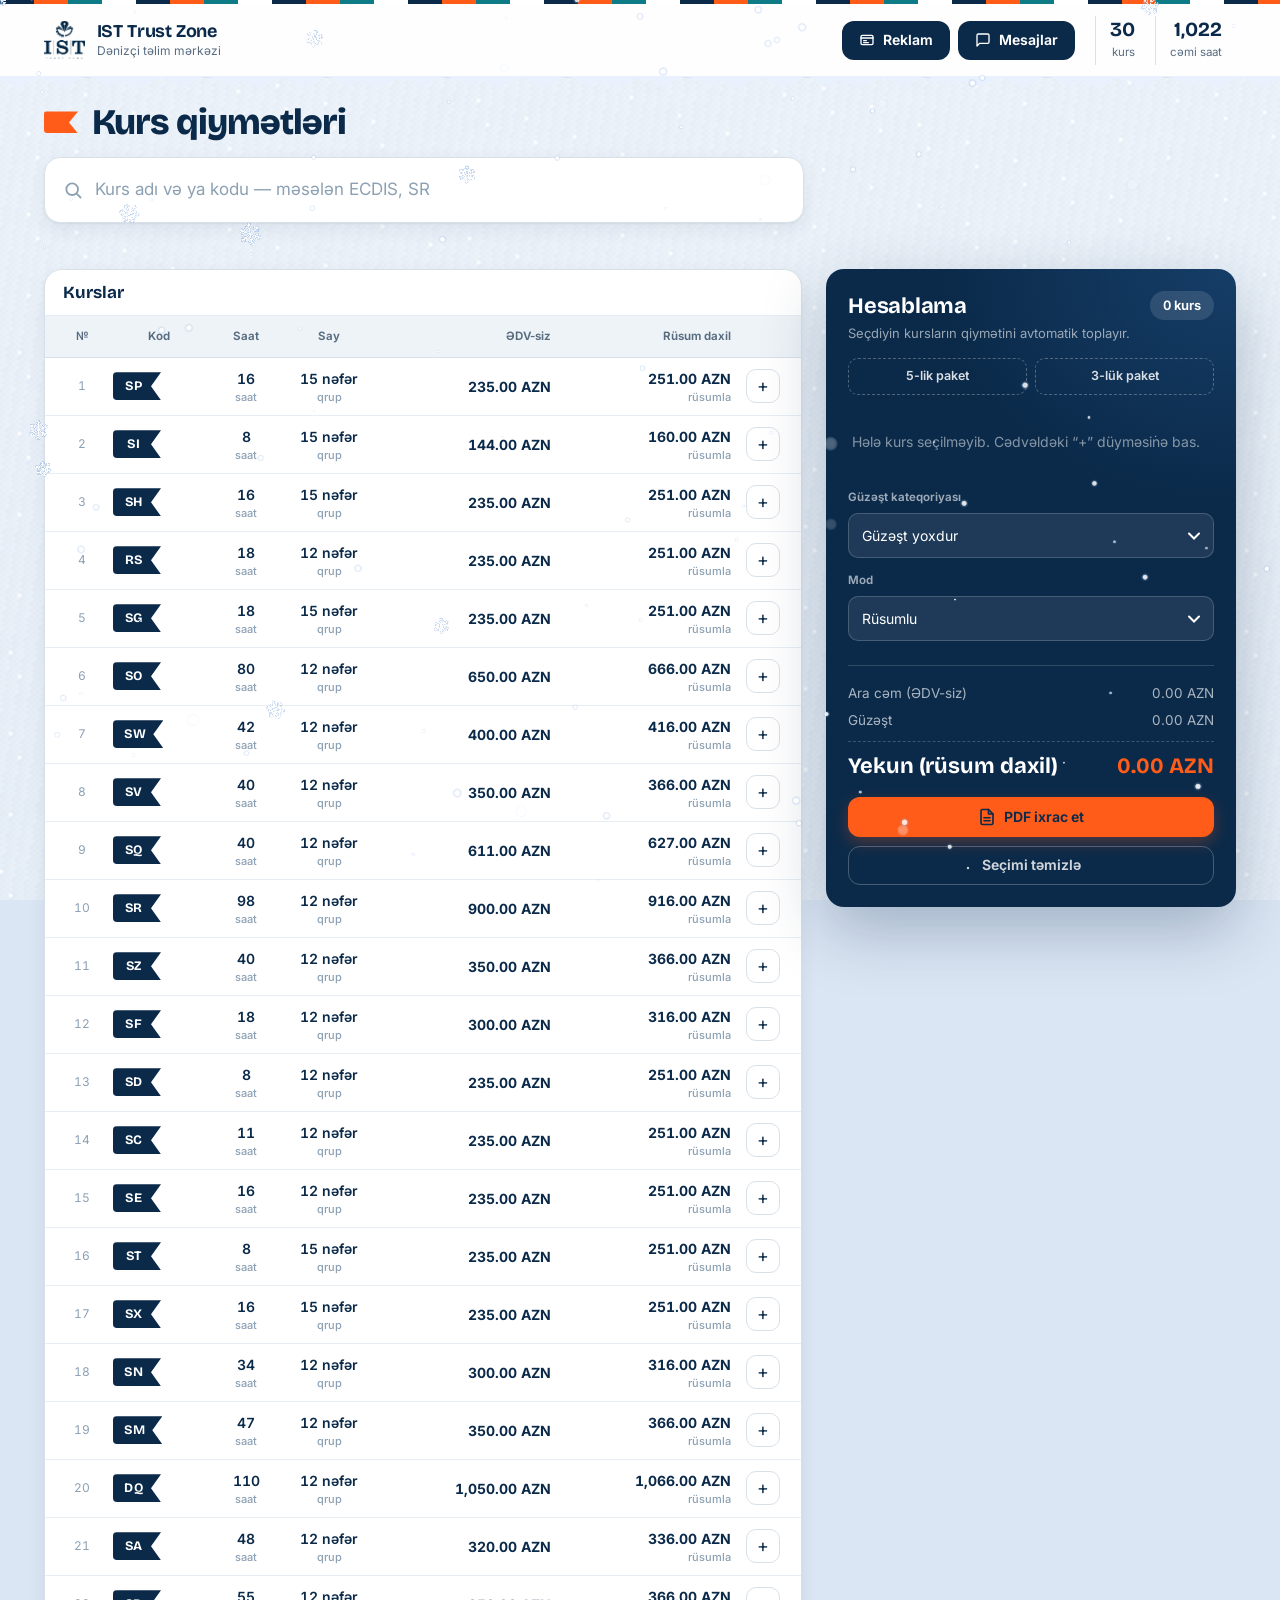
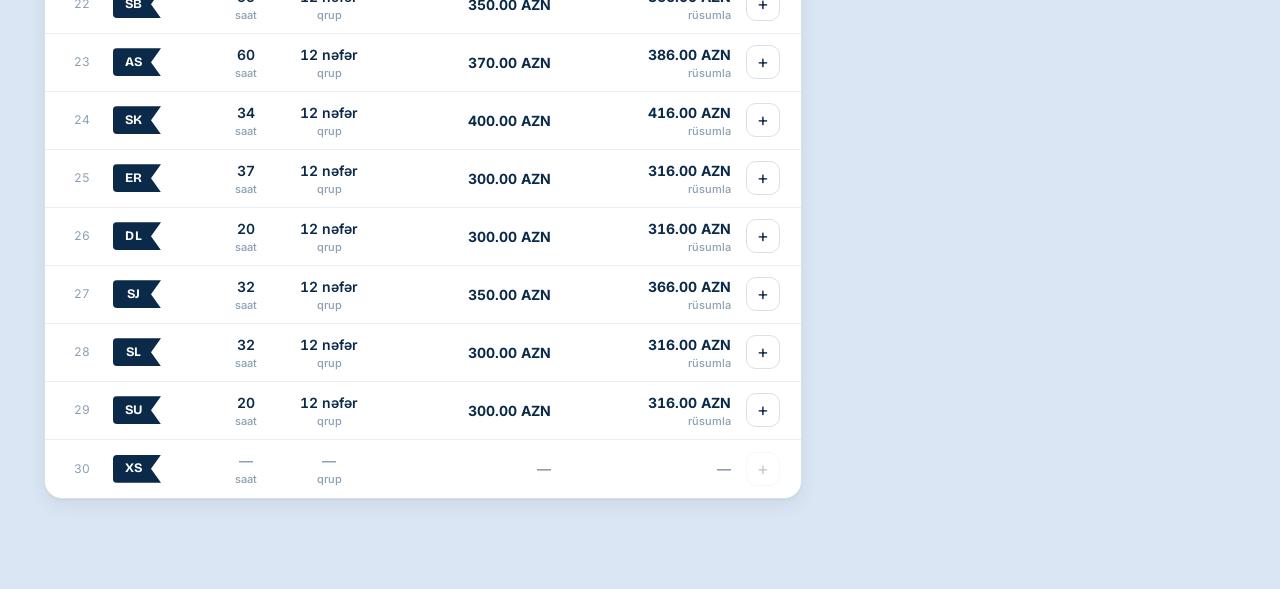
==== commit 653eced3: "Update qiymetist project from latest archive" ====
--- a/index.html
+++ b/index.html
@@ -15,6 +15,8 @@
 /* Son bilinən rejimi dərhal tətbiq et: səhifə yanıb-sönmədən açılsın */
 try{var m=localStorage.getItem('ist_mode_v2');if(/^(normal|winter|snow|dark|cyber|micro)$/.test(m))document.documentElement.setAttribute('data-mode',m);}catch(e){}
 </script>
+<link rel="stylesheet" href="assets/themes.css">
+<link href="https://fonts.googleapis.com/css2?family=Chakra+Petch:wght@500;600;700&display=swap" rel="stylesheet">
 </head>
 <body>
 <div id="ff-canvas" aria-hidden="true"></div>
--- a/assets/base.css
+++ b/assets/base.css
@@ -137,67 +137,3 @@
   #snowCanvas{display:none!important}
 }
 
-/* ---------- Dark tema ---------- */
-html[data-mode="dark"]{
-  --hull:#1E4E80;--hull-2:#2A5C94;--hull-3:#3C76B2;
-  --chart:#0A1422;--paper:#101D31;--line:#25395A;--line-2:#1B2C47;
-  --ink:#E8EFF7;--mute:#97ABC1;--faint:#6B8097;
-  --buoy-deep:#FF8F5C;--buoy-soft:#3A2318;--sea:#3CC4CF;--sea-soft:#0F3A40;--danger:#FF7A6B;--danger-soft:#3B1C1A;
-  --hdr:rgba(10,20,34,.92);--grid:rgba(255,255,255,.03);--warn-ink:#FFD2BC;
-  --shadow-1:0 1px 2px rgba(0,0,0,.4),0 6px 18px rgba(0,0,0,.3);
-  color-scheme:dark;
-}
-/* ---------- Qar tema: qara fon, ağ qar ---------- */
-html[data-mode="snow"]{
-  --hull:#23314A;--hull-2:#2E3F5E;--hull-3:#43597F;
-  --chart:#030405;--paper:#0C0F14;--line:#222A36;--line-2:#161B24;
-  --ink:#F2F6FB;--mute:#9AA7B8;--faint:#677386;
-  --buoy-deep:#FF8F5C;--buoy-soft:#2E1B12;--sea:#7FD3DC;--sea-soft:#0F2A2E;--danger:#FF7A6B;--danger-soft:#33171A;
-  --hdr:rgba(3,4,5,.92);--grid:transparent;--warn-ink:#FFD2BC;
-  --shadow-1:0 1px 2px rgba(0,0,0,.6),0 6px 18px rgba(0,0,0,.5);
-  color-scheme:dark;
-}
-html[data-mode="snow"] body{background-image:none;background-color:#030405}
-/* ---------- Micro tema (hacker): qara fon, yaşıl terminal ---------- */
-html[data-mode="micro"]{
-  --hull:#063D12;--hull-2:#0A5219;--hull-3:#0E7A26;
-  --chart:#000;--paper:#030A04;--line:#0F4A1D;--line-2:#082B11;
-  --ink:#B8FFC9;--mute:#52C96E;--faint:#2E8A47;
-  --buoy:#00FF41;--on-buoy:#001A06;--buoy-deep:#00FF41;--buoy-soft:#04260D;
-  --sea:#00FF41;--sea-soft:#04260D;--danger:#FF4D4D;--danger-soft:#2B0A0A;
-  --hdr:rgba(0,0,0,.92);--grid:rgba(0,255,65,.045);--warn-ink:#B8FFC9;
-  --f-display:'JetBrains Mono','IBM Plex Mono',ui-monospace,'SFMono-Regular',Menlo,Consolas,monospace;
-  --f-body:'JetBrains Mono','IBM Plex Mono',ui-monospace,'SFMono-Regular',Menlo,Consolas,monospace;
-  --shadow-1:0 0 0 1px rgba(0,255,65,.1),0 6px 20px rgba(0,0,0,.6);
-  color-scheme:dark;
-}
-html[data-mode="micro"] body{font-size:14px}
-html[data-mode="micro"] body::after{content:"";position:fixed;inset:0;pointer-events:none;z-index:9999;
-  background:repeating-linear-gradient(0deg,rgba(0,0,0,.18) 0 1px,transparent 1px 3px)}
-html[data-mode="micro"] .btn-primary{box-shadow:0 0 16px rgba(0,255,65,.4)}
-html[data-mode="micro"] h1,html[data-mode="micro"] .tl.total span:last-child{text-shadow:0 0 12px rgba(0,255,65,.55)}
-html[data-mode="micro"] h1::after{content:"_";margin-left:2px;animation:blink 1s steps(1) infinite}
-html[data-mode="micro"] .search:focus-within{border-color:#00FF41;box-shadow:0 0 0 3px rgba(0,255,65,.15),0 0 22px rgba(0,255,65,.25)}
-html[data-mode="micro"] .flag,html[data-mode="micro"] .btn-dark{border:1px solid #0E7A26}
-@keyframes blink{50%{opacity:0}}
-/* ---------- Cyber tema ---------- */
-html[data-mode="cyber"]{
-  --hull:#1B2468;--hull-2:#26318A;--hull-3:#4152D6;
-  --chart:#070A18;--paper:#0D1226;--line:#2A3568;--line-2:#1B2349;
-  --ink:#E6F7FF;--mute:#93A8E0;--faint:#6173B0;
-  --buoy:#00F0FF;--on-buoy:#031018;--buoy-deep:#00E0F0;--buoy-soft:#06303D;
-  --sea:#2BFFA0;--sea-soft:#08322A;--danger:#FF4D8D;--danger-soft:#3A1030;
-  --hdr:rgba(7,10,24,.9);--grid:rgba(0,240,255,.05);--warn-ink:#BFF8FF;
-  --shadow-1:0 0 0 1px rgba(0,240,255,.08),0 8px 24px rgba(0,0,0,.45);
-  color-scheme:dark;
-}
-html[data-mode="cyber"] body{
-  background-image:radial-gradient(60% 40% at 85% 0%,rgba(255,43,214,.16),transparent 70%),radial-gradient(50% 40% at 0% 100%,rgba(0,240,255,.12),transparent 70%),
-    linear-gradient(var(--grid) 1px,transparent 1px),linear-gradient(90deg,var(--grid) 1px,transparent 1px);
-  background-size:auto,auto,36px 36px,36px 36px;background-attachment:fixed;
-}
-html[data-mode="cyber"] .btn-primary{box-shadow:0 0 18px rgba(0,240,255,.5)}
-html[data-mode="cyber"] .search:focus-within{border-color:#00F0FF;box-shadow:0 0 0 3px rgba(0,240,255,.18),0 0 24px rgba(0,240,255,.25)}
-html[data-mode="cyber"] h1,html[data-mode="cyber"] .tl.total span:last-child{text-shadow:0 0 16px rgba(0,240,255,.45)}
-html[data-mode="cyber"] .flag{background:linear-gradient(90deg,#4152D6,#B026FF)}
-html[data-mode="cyber"] .flag.on{background:#00F0FF}
--- a/assets/main.css
+++ b/assets/main.css
@@ -302,9 +302,3 @@
 .admin-link>span:last-child{color:var(--ink)}
 .admin-link>span:last-child>span{display:block;color:var(--mute)}
 
-html[data-mode="micro"] header.top::before{background:repeating-linear-gradient(90deg,#00FF41 0 6px,transparent 6px 12px);height:3px}
-html[data-mode="snow"] header.top::before{background:repeating-linear-gradient(90deg,#fff 0 34px,#9FB8D6 34px 68px)}
-html[data-mode="cyber"] header.top::before{background:linear-gradient(90deg,#00F0FF,#B026FF,#FF2BD6,#00F0FF)}
-html[data-mode="dark"] .brand img,html[data-mode="cyber"] .brand img,html[data-mode="snow"] .brand img{filter:brightness(0) invert(1)}
-html[data-mode="micro"] .brand img{filter:brightness(0) invert(1) sepia(1) saturate(9) hue-rotate(72deg)}
-html[data-mode="dark"] .ad-frame,html[data-mode="cyber"] .ad-frame,html[data-mode="snow"] .ad-frame,html[data-mode="micro"] .ad-frame{background:#1a2740}
--- a/assets/themes.css
+++ b/assets/themes.css
@@ -0,0 +1,172 @@
+/* =============================================================================
+   IST Trust Zone — temalar
+   normal · winter (snow.js) · snow · dark · cyber · micro
+   Canlı fon qatı: #bgfx (theme.js yaradır), Micro üçün #rain kanvası.
+   ============================================================================= */
+#bgfx{position:fixed;inset:0;z-index:0;pointer-events:none;overflow:hidden}
+#bgfx i{position:absolute;display:block;will-change:transform}
+#rain{position:fixed;inset:0;z-index:0;pointer-events:none;width:100%;height:100%}
+html[data-mode="winter"] #bgfx,html[data-mode="micro"] #bgfx{display:none}
+html:not([data-mode="micro"]) #rain{display:none}
+.hero,.workspace,.main{position:relative;z-index:1}
+
+/* ---------- NORMAL: sakit dəniz işıqları ---------- */
+html[data-mode="normal"] #bgfx i:nth-child(1){width:60vmax;height:60vmax;left:-15vmax;top:-20vmax;background:radial-gradient(circle,rgba(14,124,134,.20),transparent 62%);animation:drift1 26s ease-in-out infinite alternate}
+html[data-mode="normal"] #bgfx i:nth-child(2){width:55vmax;height:55vmax;right:-18vmax;top:10vh;background:radial-gradient(circle,rgba(255,92,26,.13),transparent 62%);animation:drift2 32s ease-in-out infinite alternate}
+html[data-mode="normal"] #bgfx i:nth-child(3){width:70vmax;height:70vmax;left:20vw;bottom:-38vmax;background:radial-gradient(circle,rgba(30,78,128,.18),transparent 62%);animation:drift1 38s ease-in-out infinite alternate-reverse}
+@keyframes drift1{to{transform:translate3d(8vw,6vh,0) scale(1.12)}}
+@keyframes drift2{to{transform:translate3d(-9vw,8vh,0) scale(1.08)}}
+
+/* ---------- QAR: gecə səması, fənər işığı, ağ qar ---------- */
+html[data-mode="snow"]{
+  --hull:#2A4A86;--hull-2:#345A9E;--hull-3:#4A74BE;
+  --chart:#0B1730;--paper:rgba(16,31,63,.84);--line:#253F70;--line-2:#1B3059;
+  --ink:#EAF1FF;--mute:#9FB3D6;--faint:#6F86B2;
+  --buoy:#FFB866;--on-buoy:#2A1700;--buoy-deep:#FFC98F;--buoy-soft:rgba(255,184,102,.14);
+  --sea:#7BE0D6;--sea-soft:rgba(123,224,214,.14);--danger:#FF8A80;--danger-soft:rgba(255,138,128,.14);
+  --hdr:rgba(10,21,48,.82);--grid:transparent;--warn-ink:#FFE2BF;
+  --shadow-1:0 1px 2px rgba(0,0,0,.35),0 10px 30px rgba(3,8,24,.45);
+  color-scheme:dark;
+}
+html[data-mode="snow"] body{background:linear-gradient(180deg,#081027 0%,#0E2147 48%,#1A3664 100%) fixed;background-image:linear-gradient(180deg,#081027 0%,#0E2147 48%,#1A3664 100%)}
+html[data-mode="snow"] .panel,html[data-mode="snow"] .dialog,html[data-mode="snow"] .item,html[data-mode="snow"] .cat,html[data-mode="snow"] .form,html[data-mode="snow"] .ad-panel{backdrop-filter:blur(10px);-webkit-backdrop-filter:blur(10px);border-color:rgba(160,190,235,.16)}
+html[data-mode="snow"] #bgfx i:nth-child(1){width:90vmax;height:40vmax;left:-20vmax;top:-12vmax;background:radial-gradient(ellipse,rgba(90,230,200,.20),transparent 65%);filter:blur(20px);animation:aurora 22s ease-in-out infinite alternate}
+html[data-mode="snow"] #bgfx i:nth-child(2){width:80vmax;height:36vmax;right:-24vmax;top:-8vmax;background:radial-gradient(ellipse,rgba(140,110,255,.22),transparent 65%);filter:blur(24px);animation:aurora 28s ease-in-out infinite alternate-reverse}
+html[data-mode="snow"] #bgfx i:nth-child(3){width:100vmax;height:30vmax;left:-10vmax;bottom:-16vmax;background:radial-gradient(ellipse,rgba(255,184,102,.14),transparent 65%);animation:aurora 34s ease-in-out infinite alternate}
+@keyframes aurora{from{transform:translate3d(-4vw,0,0) scale(1)}to{transform:translate3d(6vw,4vh,0) scale(1.15)}}
+html[data-mode="snow"] header.top::before{background:repeating-linear-gradient(90deg,#FFB866 0 34px,#7BE0D6 34px 68px,#8C6EFF 68px 102px,#EAF1FF 102px 136px)}
+html[data-mode="snow"] .brand img{filter:brightness(0) invert(1)}
+
+/* ---------- DARK: yumşaq, göz yormayan şəfəq ---------- */
+html[data-mode="dark"]{
+  --hull:#33425C;--hull-2:#3E5070;--hull-3:#52698F;
+  --chart:#15181E;--paper:#1D2129;--line:#2C323D;--line-2:#252A33;
+  --ink:#DDE2EA;--mute:#98A1AF;--faint:#6D7686;
+  --buoy:#E9A06A;--on-buoy:#24150A;--buoy-deep:#EDB387;--buoy-soft:rgba(233,160,106,.12);
+  --sea:#6FBAC0;--sea-soft:rgba(111,186,192,.13);--danger:#EE8B80;--danger-soft:rgba(238,139,128,.13);
+  --hdr:rgba(21,24,30,.88);--grid:rgba(255,255,255,.018);--warn-ink:#F3D3BC;
+  --shadow-1:0 1px 2px rgba(0,0,0,.28),0 8px 24px rgba(0,0,0,.22);
+  color-scheme:dark;
+}
+html[data-mode="dark"] #bgfx i:nth-child(1){width:70vmax;height:70vmax;left:-24vmax;top:-30vmax;background:radial-gradient(circle,rgba(92,120,190,.16),transparent 62%);animation:drift1 40s ease-in-out infinite alternate}
+html[data-mode="dark"] #bgfx i:nth-child(2){width:60vmax;height:60vmax;right:-22vmax;bottom:-24vmax;background:radial-gradient(circle,rgba(233,160,106,.09),transparent 62%);animation:drift2 46s ease-in-out infinite alternate}
+html[data-mode="dark"] #bgfx i:nth-child(3){display:none}
+html[data-mode="dark"] header.top::before{background:repeating-linear-gradient(90deg,#E9A06A 0 34px,#52698F 34px 68px,#6FBAC0 68px 102px,#3E4757 102px 136px)}
+html[data-mode="dark"] .brand img{filter:brightness(0) invert(1) opacity(.88)}
+html[data-mode="dark"] .calc{background-image:radial-gradient(120% 60% at 100% 0%,rgba(111,186,192,.16),transparent 60%);background-color:#27324A}
+
+/* ---------- CYBER: synthwave — günəş, neon, hərəkətli şəbəkə ---------- */
+html[data-mode="cyber"]{
+  --hull:#2B0F5C;--hull-2:#3C1783;--hull-3:#5B2BC4;
+  --chart:#0B0420;--paper:rgba(20,8,48,.9);--line:#4B2A8F;--line-2:#2E1A63;
+  --ink:#F5ECFF;--mute:#BCA6F0;--faint:#8068C2;
+  --buoy:#FF2DAA;--on-buoy:#FFFFFF;--buoy-deep:#FF6FCB;--buoy-soft:rgba(255,45,170,.16);
+  --sea:#19F3FF;--sea-soft:rgba(25,243,255,.13);--danger:#FF5C7A;--danger-soft:rgba(255,92,122,.16);
+  --hdr:rgba(11,4,32,.86);--grid:transparent;--warn-ink:#FFD1F0;
+  --r-sm:2px;--r:3px;--r-lg:4px;
+  --f-display:'Chakra Petch','Inter',system-ui,sans-serif;
+  --shadow-1:0 0 0 1px rgba(25,243,255,.12),0 10px 30px rgba(0,0,0,.5);
+  color-scheme:dark;
+}
+html[data-mode="cyber"] body{background:linear-gradient(180deg,#07021A 0%,#1A0638 46%,#4A0F68 62%,#12052B 62.1%,#0B0420 100%) fixed;background-image:linear-gradient(180deg,#07021A 0%,#1A0638 46%,#4A0F68 62%,#12052B 62.1%,#0B0420 100%)}
+html[data-mode="cyber"] #bgfx i:nth-child(1){ /* günəş */
+  width:min(46vmax,560px);height:min(46vmax,560px);left:50%;top:calc(62vh - min(23vmax,280px));margin-left:calc(min(23vmax,280px) * -1);border-radius:50%;
+  background:linear-gradient(180deg,#FFE14D 0%,#FF8A3D 40%,#FF2DAA 80%);
+  -webkit-mask-image:linear-gradient(#000 0 55%,transparent 55%),repeating-linear-gradient(180deg,#000 0 10px,transparent 10px 15px);
+  -webkit-mask-composite:source-over;opacity:.9;box-shadow:0 0 90px rgba(255,45,170,.45);
+}
+html[data-mode="cyber"] #bgfx i:nth-child(1){-webkit-mask-image:repeating-linear-gradient(180deg,#000 0 14px,transparent 14px 18px);mask-image:repeating-linear-gradient(180deg,#000 0 14px,transparent 14px 18px);clip-path:inset(0 0 45% 0)}
+html[data-mode="cyber"] #bgfx i:nth-child(2){ /* hərəkətli şəbəkə döşəməsi */
+  left:-50%;right:-50%;top:62vh;bottom:-10vh;transform-origin:50% 0;transform:perspective(420px) rotateX(62deg);
+  background:linear-gradient(rgba(25,243,255,.55) 2px,transparent 2px) 0 0/100% 56px,linear-gradient(90deg,rgba(255,45,170,.55) 2px,transparent 2px) 0 0/70px 100%;
+  animation:grid 2.4s linear infinite;
+  -webkit-mask-image:linear-gradient(transparent,#000 35%);mask-image:linear-gradient(transparent,#000 35%);
+}
+@keyframes grid{to{background-position:0 56px,0 0}}
+html[data-mode="cyber"] #bgfx i:nth-child(3){left:0;right:0;top:0;height:40vh;background:radial-gradient(60% 100% at 50% 0%,rgba(25,243,255,.16),transparent 70%)}
+html[data-mode="cyber"] .btn,html[data-mode="cyber"] .panel,html[data-mode="cyber"] .calc,html[data-mode="cyber"] .search,html[data-mode="cyber"] .dialog,
+html[data-mode="cyber"] .item,html[data-mode="cyber"] .cat,html[data-mode="cyber"] .form,html[data-mode="cyber"] .ad-panel,html[data-mode="cyber"] .mode,
+html[data-mode="cyber"] .tabs,html[data-mode="cyber"] .tab,html[data-mode="cyber"] .seg,html[data-mode="cyber"] .seg button,html[data-mode="cyber"] .msg-preview,
+html[data-mode="cyber"] .icon-btn,html[data-mode="cyber"] .arow,html[data-mode="cyber"] .crow,html[data-mode="cyber"] .fact,html[data-mode="cyber"] .toast,
+html[data-mode="cyber"] .preset,html[data-mode="cyber"] .add,html[data-mode="cyber"] input,html[data-mode="cyber"] select,html[data-mode="cyber"] textarea,
+html[data-mode="cyber"] .calc-badge,html[data-mode="cyber"] .pending{border-radius:var(--r)!important}
+html[data-mode="cyber"] .panel,html[data-mode="cyber"] .dialog,html[data-mode="cyber"] .ad-panel,html[data-mode="cyber"] .form{border-color:rgba(25,243,255,.28)}
+html[data-mode="cyber"] .panel,html[data-mode="cyber"] .calc,html[data-mode="cyber"] .form,html[data-mode="cyber"] .dialog{position:relative}
+html[data-mode="cyber"] .panel::before,html[data-mode="cyber"] .calc::before,html[data-mode="cyber"] .form::before{content:"";position:absolute;left:0;top:0;width:18px;height:18px;border-top:2px solid #19F3FF;border-left:2px solid #19F3FF;pointer-events:none;z-index:2}
+html[data-mode="cyber"] .panel::after,html[data-mode="cyber"] .calc::after,html[data-mode="cyber"] .form::after{content:"";position:absolute;right:0;bottom:0;width:18px;height:18px;border-bottom:2px solid #FF2DAA;border-right:2px solid #FF2DAA;pointer-events:none;z-index:2}
+html[data-mode="cyber"] h1,html[data-mode="cyber"] .panel-top h2,html[data-mode="cyber"] .calc-head h2,html[data-mode="cyber"] .brand-text b{text-transform:uppercase;letter-spacing:.07em}
+html[data-mode="cyber"] h1{text-shadow:0 0 22px rgba(255,45,170,.6),2px 0 0 rgba(25,243,255,.55)}
+html[data-mode="cyber"] .h1-mark{background:linear-gradient(90deg,#19F3FF,#FF2DAA)}
+html[data-mode="cyber"] .btn-primary{box-shadow:0 0 22px rgba(255,45,170,.55);text-transform:uppercase;letter-spacing:.06em}
+html[data-mode="cyber"] .btn-dark{background:transparent;border-color:#19F3FF;color:#19F3FF;box-shadow:inset 0 0 14px rgba(25,243,255,.15)}
+html[data-mode="cyber"] .btn-dark:hover{background:rgba(25,243,255,.14)}
+html[data-mode="cyber"] .flag{background:linear-gradient(90deg,#19F3FF,#7B5CFF);color:#06021A}
+html[data-mode="cyber"] .flag.on{background:#FF2DAA;color:#fff}
+html[data-mode="cyber"] .search:focus-within{border-color:#19F3FF;box-shadow:0 0 0 3px rgba(25,243,255,.18),0 0 28px rgba(25,243,255,.3)}
+html[data-mode="cyber"] .tl.total span:last-child{color:#19F3FF;text-shadow:0 0 16px rgba(25,243,255,.7)}
+html[data-mode="cyber"] .calc{background:linear-gradient(160deg,rgba(60,23,131,.88),rgba(20,8,48,.94));border:1px solid rgba(255,45,170,.4)}
+html[data-mode="cyber"] .row:hover{background:rgba(25,243,255,.06)}
+html[data-mode="cyber"] .row.added{background:rgba(255,45,170,.12)}
+html[data-mode="cyber"] header.top::before{height:3px;background:linear-gradient(90deg,#19F3FF,#7B5CFF,#FF2DAA,#FFE14D)}
+html[data-mode="cyber"] .brand img{filter:brightness(0) invert(1) drop-shadow(0 0 8px rgba(25,243,255,.7))}
+html[data-mode="cyber"] .tab.active,html[data-mode="cyber"] .seg button.active{background:#FF2DAA;color:#fff;box-shadow:0 0 16px rgba(255,45,170,.5)}
+
+/* ---------- MICRO: terminal + Matrix yağışı ---------- */
+html[data-mode="micro"]{
+  --hull:#04300E;--hull-2:#074A15;--hull-3:#0C7A25;
+  --chart:#010301;--paper:rgba(1,8,2,.93);--line:#0E5A22;--line-2:#083A16;
+  --ink:#C4FFD2;--mute:#4FD16F;--faint:#2C8E48;
+  --buoy:#39FF14;--on-buoy:#011A03;--buoy-deep:#39FF14;--buoy-soft:rgba(57,255,20,.12);
+  --sea:#39FF14;--sea-soft:rgba(57,255,20,.12);--danger:#FF5555;--danger-soft:rgba(255,85,85,.14);
+  --hdr:rgba(0,4,1,.92);--grid:transparent;--warn-ink:#C4FFD2;
+  --r-sm:0px;--r:0px;--r-lg:0px;
+  --f-display:'JetBrains Mono','IBM Plex Mono',ui-monospace,Menlo,Consolas,monospace;
+  --f-body:'JetBrains Mono','IBM Plex Mono',ui-monospace,Menlo,Consolas,monospace;
+  --shadow-1:0 0 0 1px rgba(57,255,20,.14);
+  color-scheme:dark;
+}
+html[data-mode="micro"] body{background:#010301;background-image:none;font-size:13.5px}
+html[data-mode="micro"] body::after{content:"";position:fixed;inset:0;pointer-events:none;z-index:9999;
+  background:radial-gradient(120% 90% at 50% 50%,transparent 60%,rgba(0,0,0,.55)),repeating-linear-gradient(0deg,rgba(0,0,0,.2) 0 1px,transparent 1px 3px)}
+html[data-mode="micro"] *{border-radius:0!important}
+html[data-mode="micro"] .panel,html[data-mode="micro"] .calc,html[data-mode="micro"] .dialog,html[data-mode="micro"] .form,html[data-mode="micro"] .ad-panel{border:1px solid #0E7A26;box-shadow:0 0 24px rgba(57,255,20,.08)}
+html[data-mode="micro"] .panel-top,html[data-mode="micro"] .dialog-head{background:rgba(57,255,20,.07);border-bottom:1px solid #0E5A22}
+html[data-mode="micro"] .panel-top h2::before,html[data-mode="micro"] .calc-head h2::before{content:"user@ist:~$ ";color:#39FF14;font-weight:500;opacity:.8}
+html[data-mode="micro"] .panel-top h2,html[data-mode="micro"] .calc-head h2{font-size:14px}
+html[data-mode="micro"] .hero h1{font-size:clamp(22px,3vw,30px)}
+html[data-mode="micro"] .h1-mark{display:none}
+html[data-mode="micro"] .hero h1::before{content:"> ";color:#39FF14}
+html[data-mode="micro"] .hero h1::after{content:"█";margin-left:6px;color:#39FF14;animation:blink 1s steps(1) infinite}
+html[data-mode="micro"] h1,html[data-mode="micro"] .tl.total span:last-child{text-shadow:0 0 12px rgba(57,255,20,.6)}
+html[data-mode="micro"] .btn{border:1px solid #0E7A26;background:transparent;color:#39FF14;box-shadow:none;text-transform:lowercase}
+html[data-mode="micro"] .btn::before{content:"["}
+html[data-mode="micro"] .btn::after{content:"]"}
+html[data-mode="micro"] .btn svg{display:none}
+html[data-mode="micro"] .btn:hover:not(:disabled){background:#39FF14;color:#011A03}
+html[data-mode="micro"] .btn-primary{background:#39FF14;color:#011A03;box-shadow:0 0 18px rgba(57,255,20,.45)}
+html[data-mode="micro"] .btn-primary:hover:not(:disabled){background:#7CFF5E}
+html[data-mode="micro"] .flag{clip-path:none;background:transparent;border:1px solid #39FF14;color:#39FF14;min-width:44px;height:26px;padding:0 8px}
+html[data-mode="micro"] .flag::before{content:"["}
+html[data-mode="micro"] .flag::after{content:"]"}
+html[data-mode="micro"] .flag.on,html[data-mode="micro"] .row .flag:hover{background:#39FF14;color:#011A03}
+html[data-mode="micro"] .search{border:1px solid #0E7A26}
+html[data-mode="micro"] .search::before{content:">";color:#39FF14;font-weight:700;padding-left:4px}
+html[data-mode="micro"] .search svg{display:none}
+html[data-mode="micro"] .search:focus-within{border-color:#39FF14;box-shadow:0 0 22px rgba(57,255,20,.25)}
+html[data-mode="micro"] .search input{caret-color:#39FF14;caret-shape:block}
+html[data-mode="micro"] .row:hover{background:rgba(57,255,20,.07)}
+html[data-mode="micro"] .row.added{background:rgba(57,255,20,.14)}
+html[data-mode="micro"] .row:hover .no::before{content:"> ";color:#39FF14}
+html[data-mode="micro"] .calc{background:rgba(1,10,3,.94)}
+html[data-mode="micro"] .tl.total{border-top:1px dashed #0E7A26}
+html[data-mode="micro"] header.top::before{height:2px;background:repeating-linear-gradient(90deg,#39FF14 0 8px,transparent 8px 14px)}
+html[data-mode="micro"] .brand img{filter:brightness(0) invert(1) sepia(1) saturate(9) hue-rotate(72deg)}
+html[data-mode="micro"] .brand-text b::before{content:"# "}
+html[data-mode="micro"] .tab.active,html[data-mode="micro"] .seg button.active,html[data-mode="micro"] .branch button.active{background:#39FF14;color:#011A03}
+html[data-mode="micro"] .live{display:none}
+html[data-mode="micro"] ::selection{background:#39FF14;color:#000}
+
+/* tünd temalarda ortaq */
+html[data-mode="dark"] .ad-frame,html[data-mode="snow"] .ad-frame,html[data-mode="cyber"] .ad-frame,html[data-mode="micro"] .ad-frame{background:#1d2433}
+html[data-mode="snow"] .toast,html[data-mode="dark"] .toast{background:var(--hull-2)}
+@media (prefers-reduced-motion:reduce){#bgfx i{animation:none!important}}
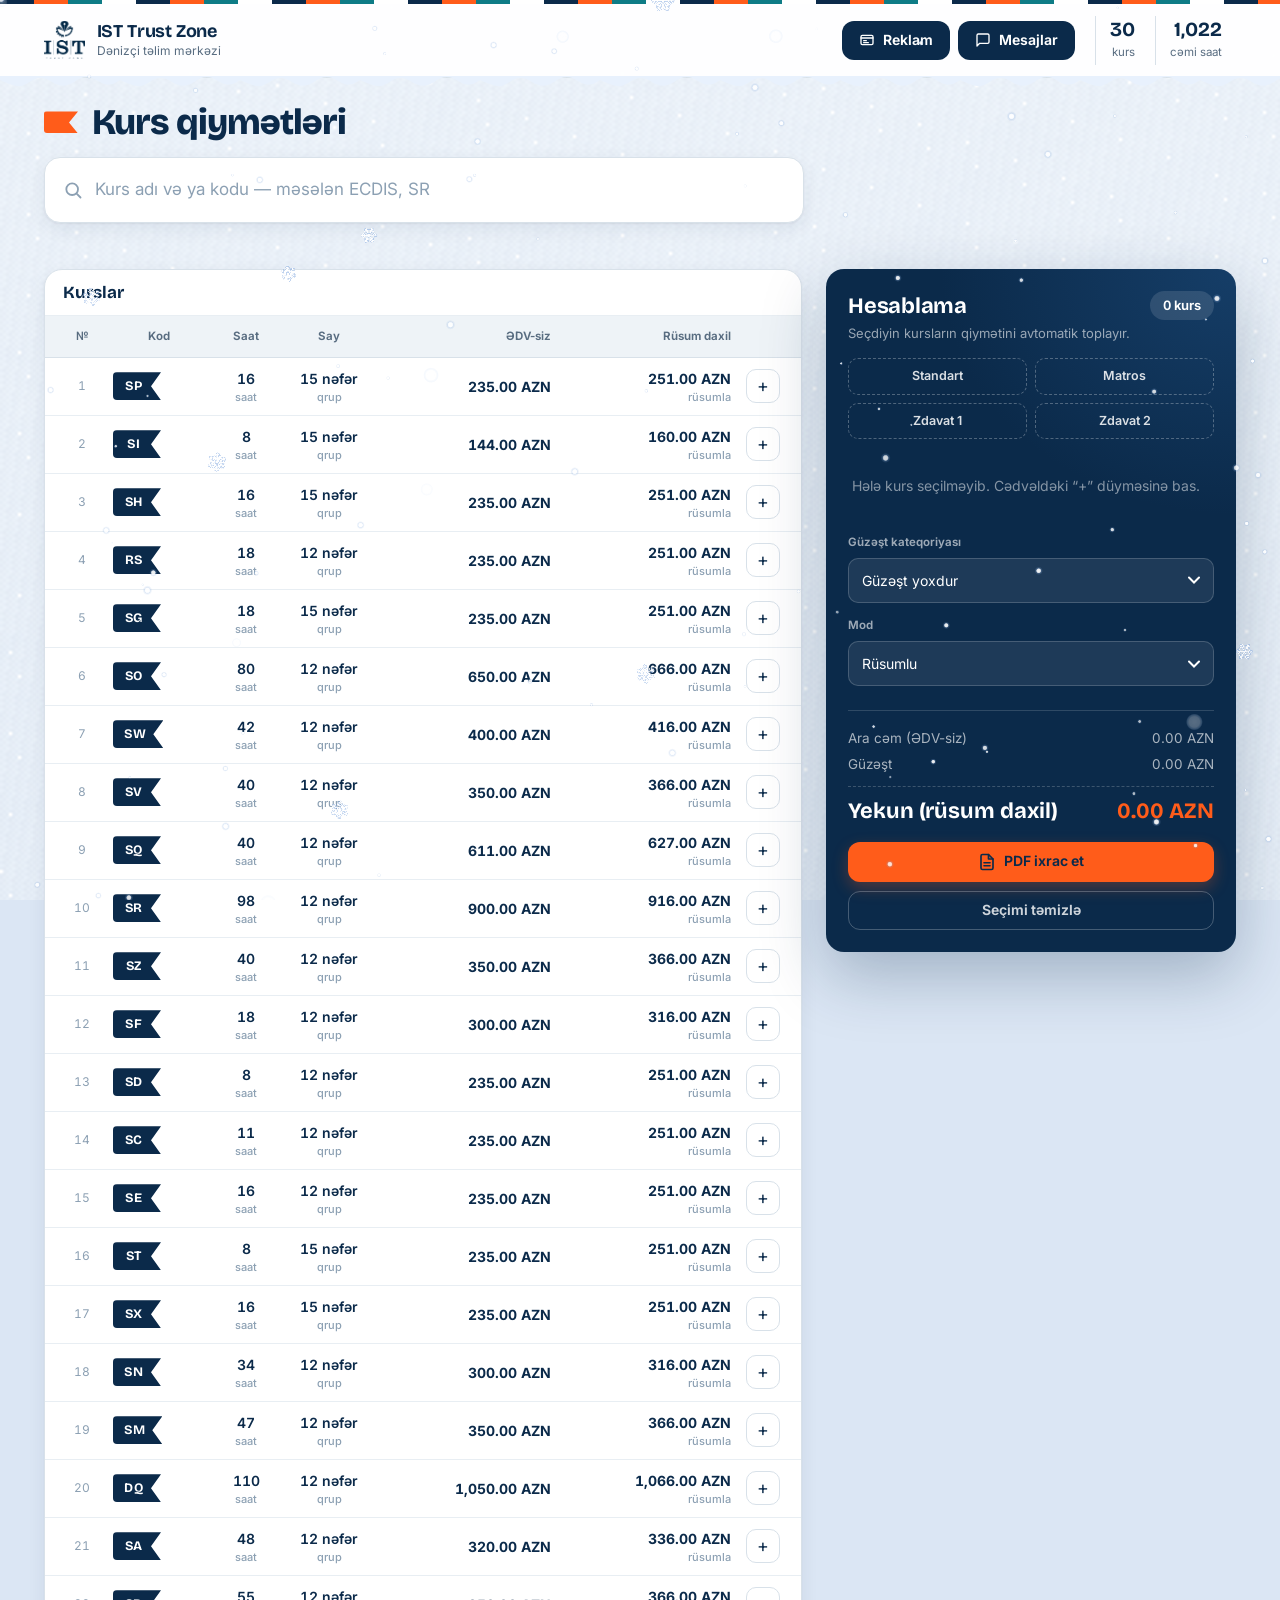
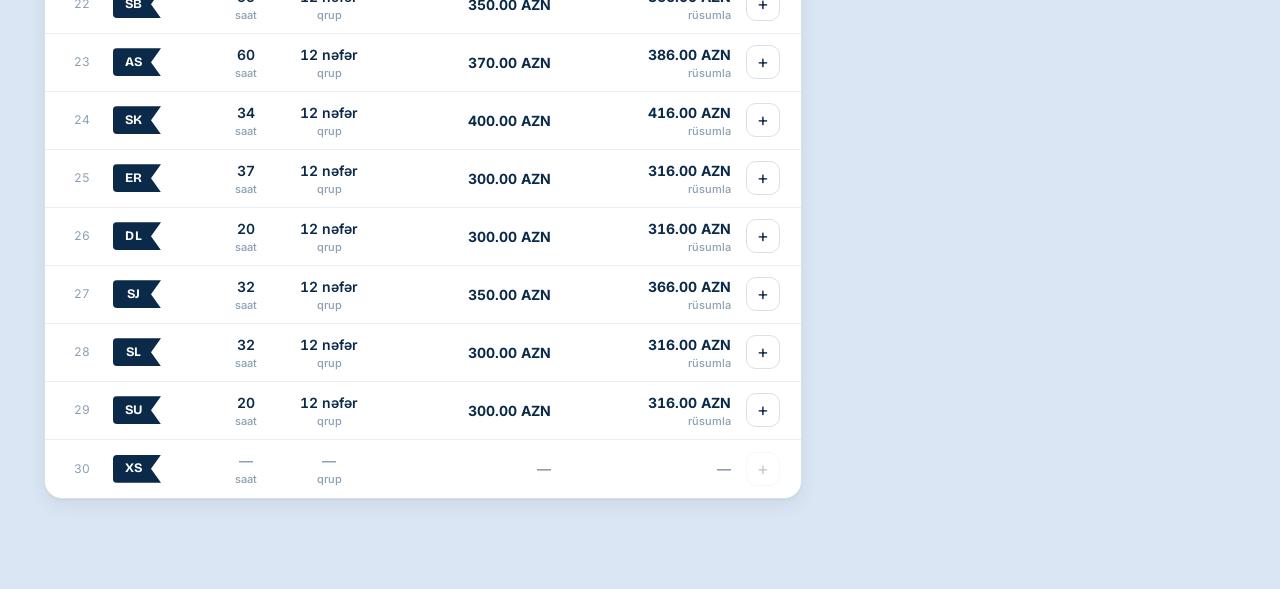
==== commit 79761da9: "Update qiymetist project from newest archive" ====
--- a/index.html
+++ b/index.html
@@ -78,8 +78,10 @@
     </div>
     <p class="calc-sub">Seçdiyin kursların qiymətini avtomatik toplayır.</p>
     <div class="presets">
-      <button class="preset" id="select5Btn" type="button" title="SP, SH, SL, SI, SO">5-lik paket</button>
-      <button class="preset" id="select3Btn" type="button" title="SH, SL, SK">3-lük paket</button>
+      <button class="preset" id="select5Btn" type="button" title="SP, SH, SL, SI, SO">Standart</button>
+      <button class="preset" id="select3Btn" type="button" title="SH, SL, SK">Matros</button>
+      <button class="preset" id="selectZ1Btn" type="button" title="DL, SJ, SN, SW">Zdavat 1</button>
+      <button class="preset" id="selectZ2Btn" type="button" title="SN, SJ, DL, ER">Zdavat 2</button>
     </div>
 
     <div class="calc-items" id="calcItems"></div>
--- a/assets/main.css
+++ b/assets/main.css
@@ -130,7 +130,7 @@
 .calc-head h2{margin:0;font:700 22px/1 var(--f-display);flex:1;letter-spacing:-.01em}
 .calc-badge{background:rgba(255,255,255,.12);border-radius:999px;padding:5px 13px;font-size:13px;font-weight:650;font-variant-numeric:tabular-nums}
 .calc-sub{font-size:13px;color:rgba(255,255,255,.58);margin:0 0 14px}
-.presets{display:flex;gap:8px;margin-bottom:14px}
+.presets{display:grid;grid-template-columns:1fr 1fr;gap:8px;margin-bottom:14px}
 .preset{
   flex:1;border:1.5px dashed rgba(255,255,255,.28);background:transparent;color:rgba(255,255,255,.85);
   border-radius:10px;padding:8px 10px;font-size:12.5px;font-weight:600;transition:all .15s ease;
